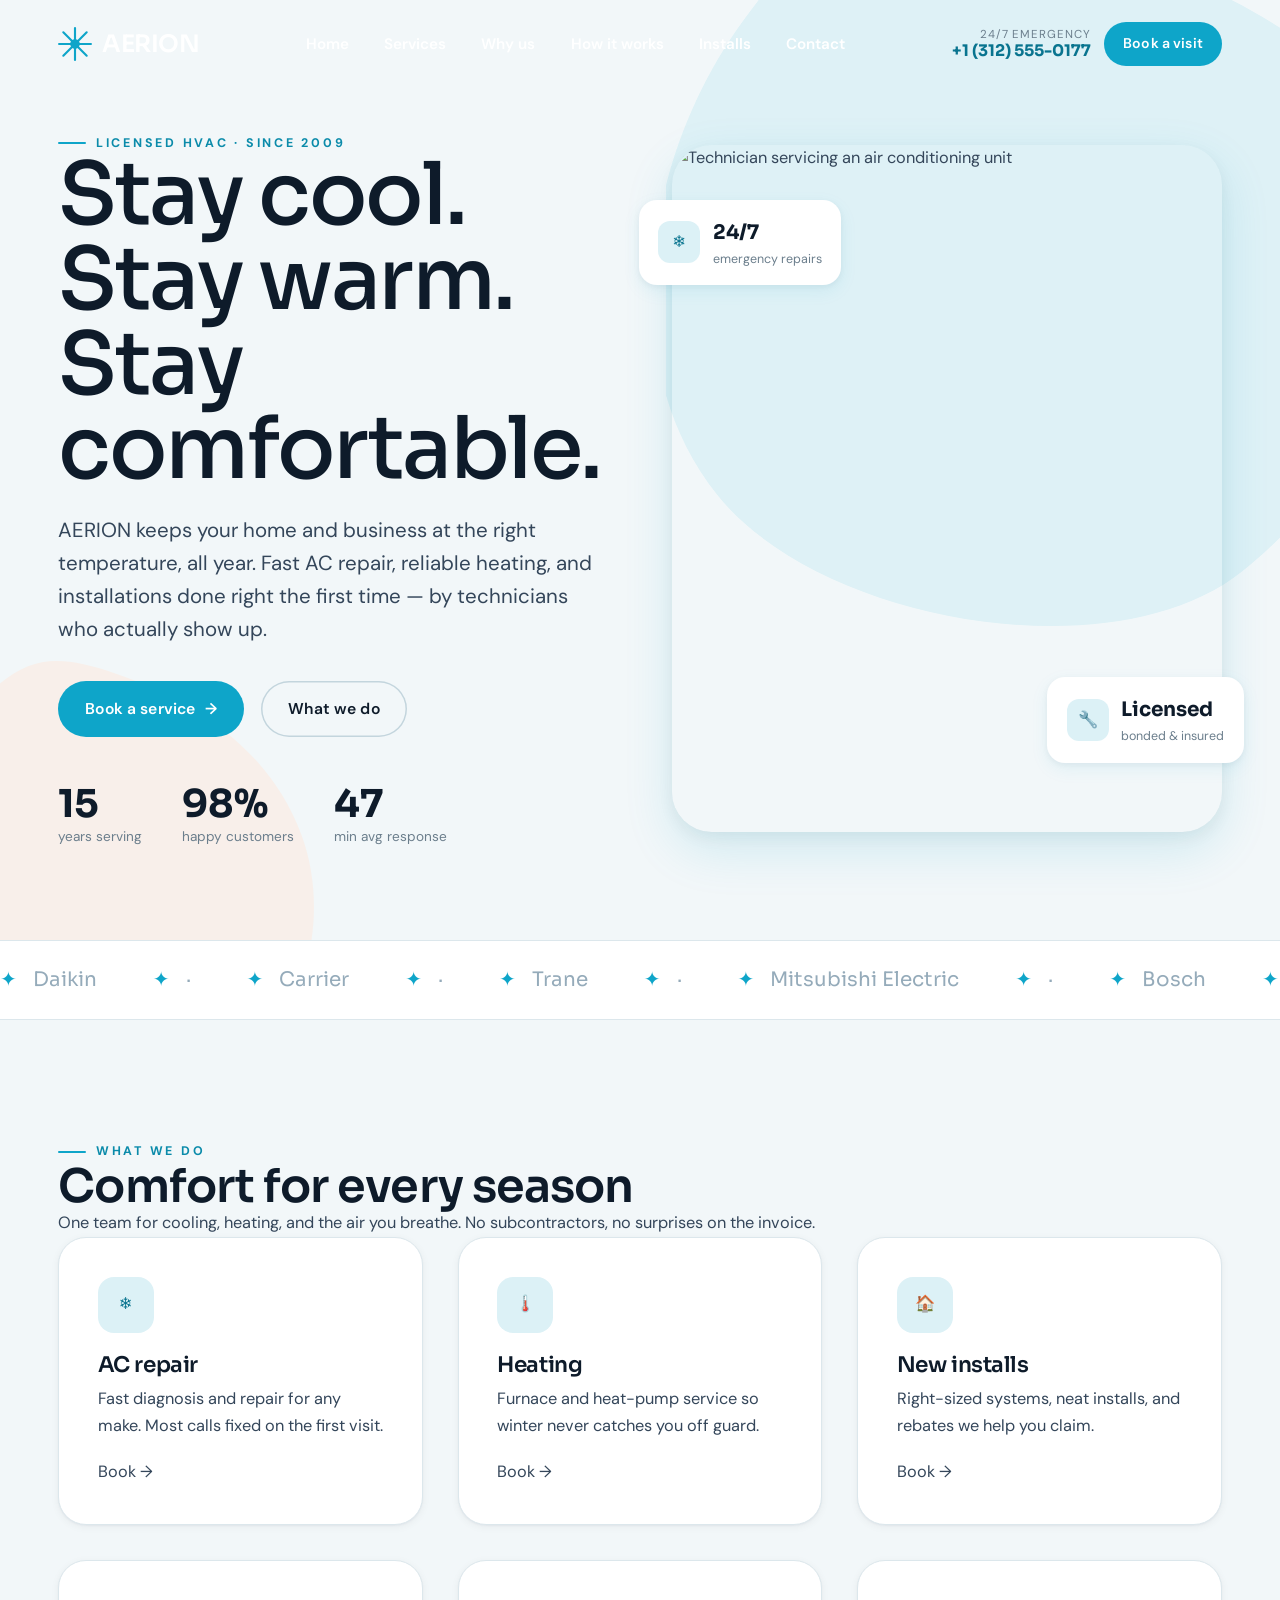
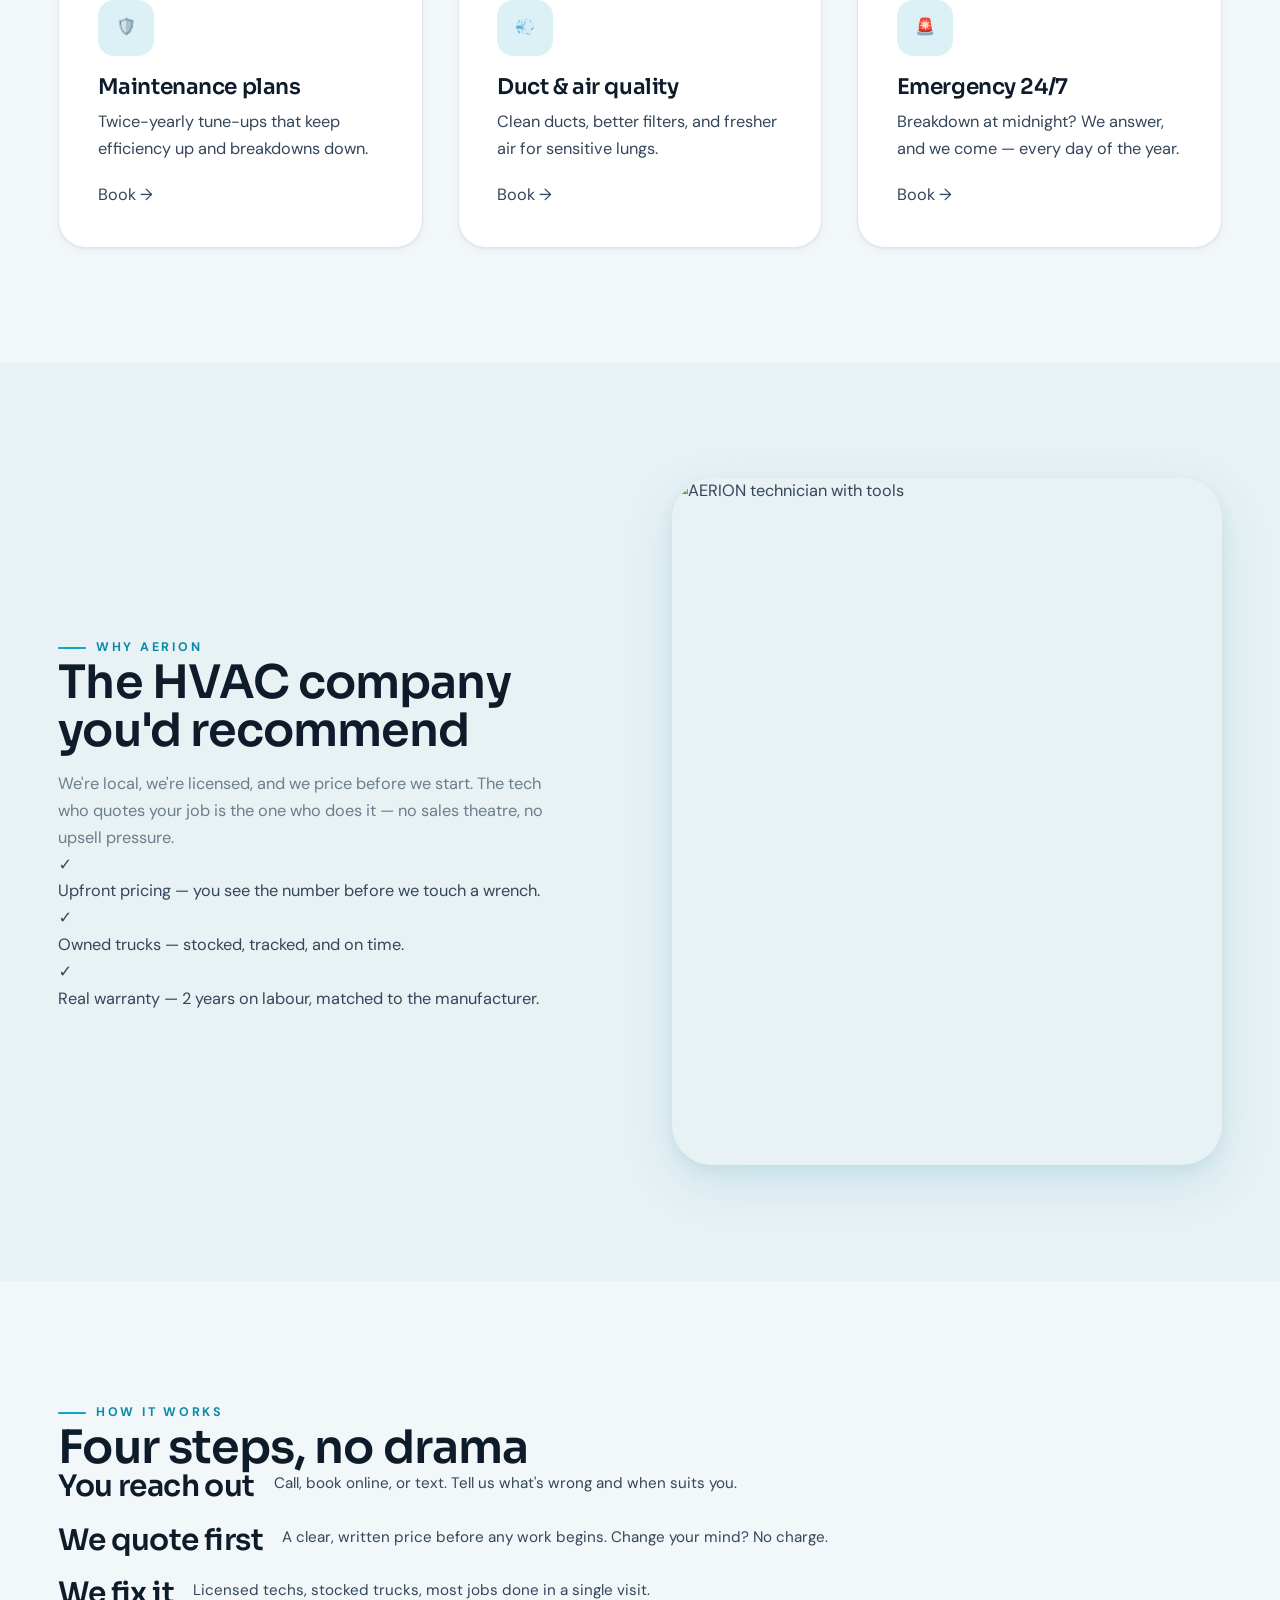
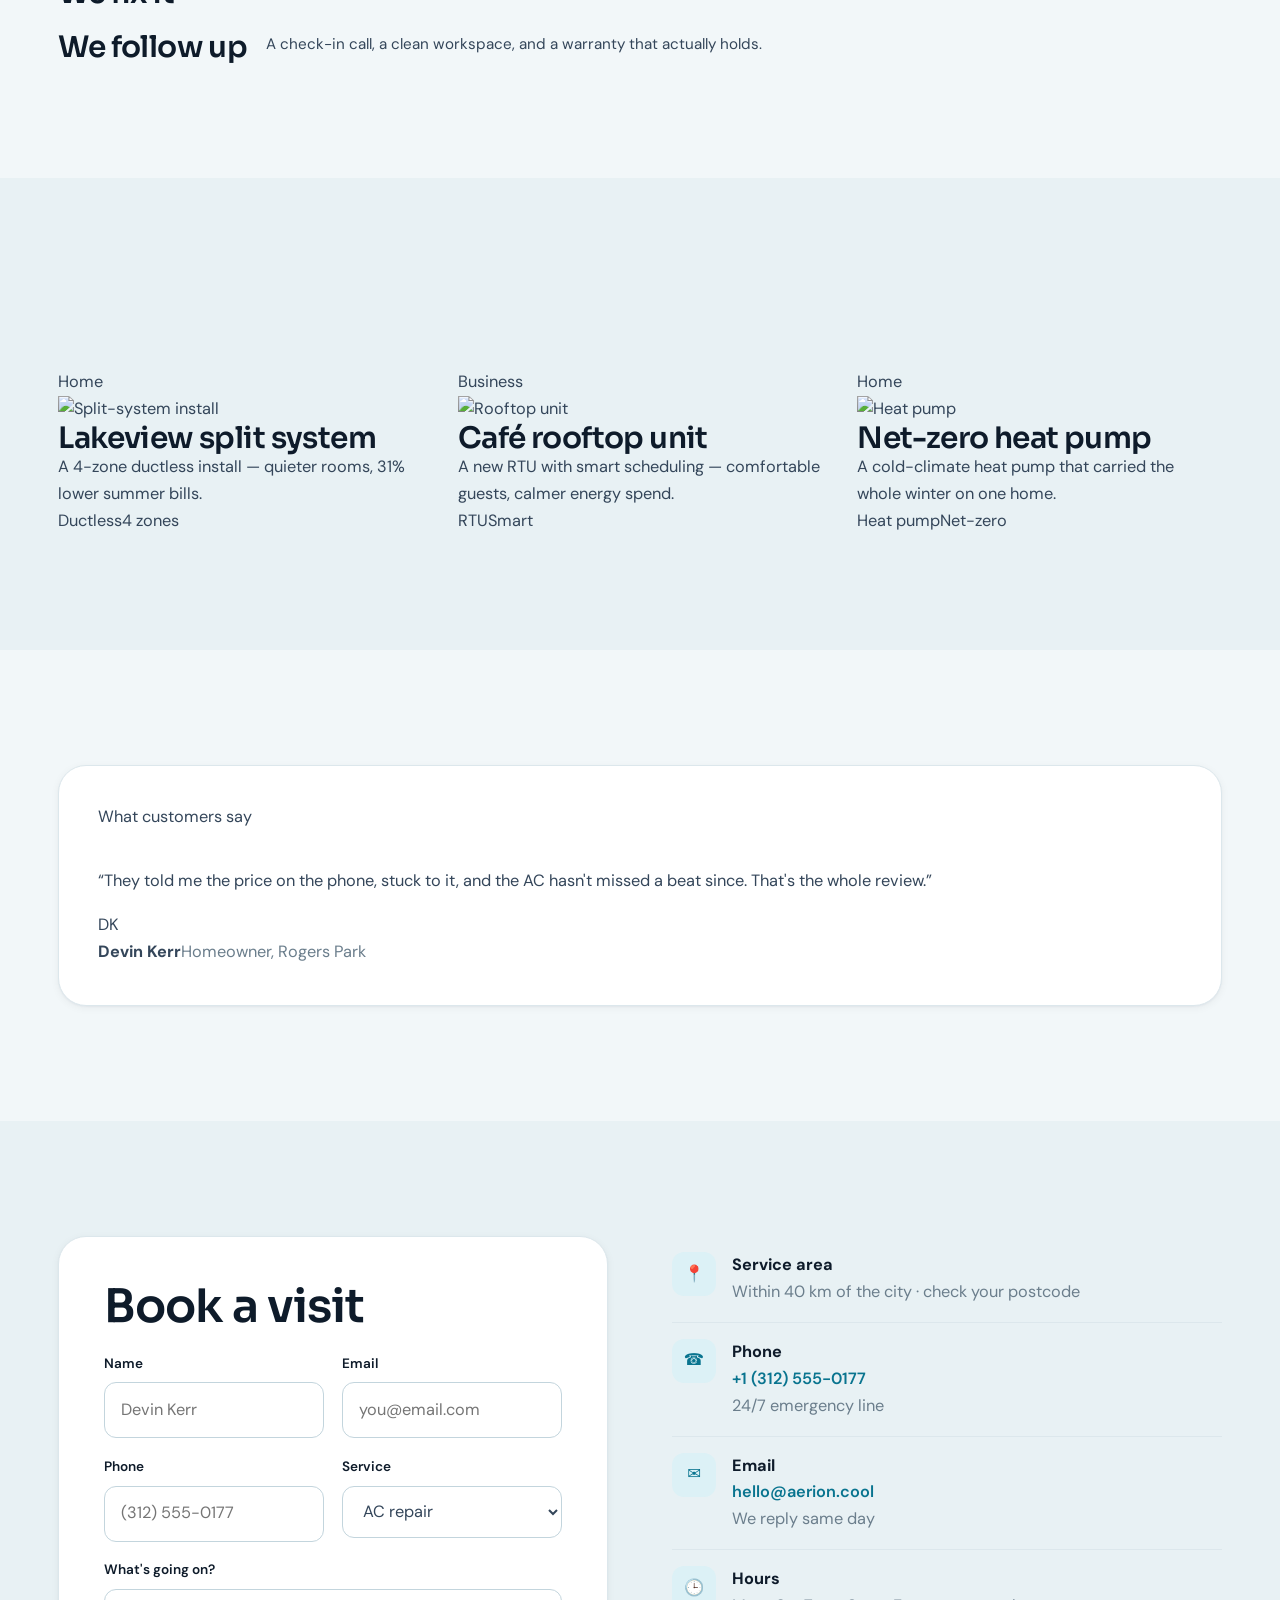
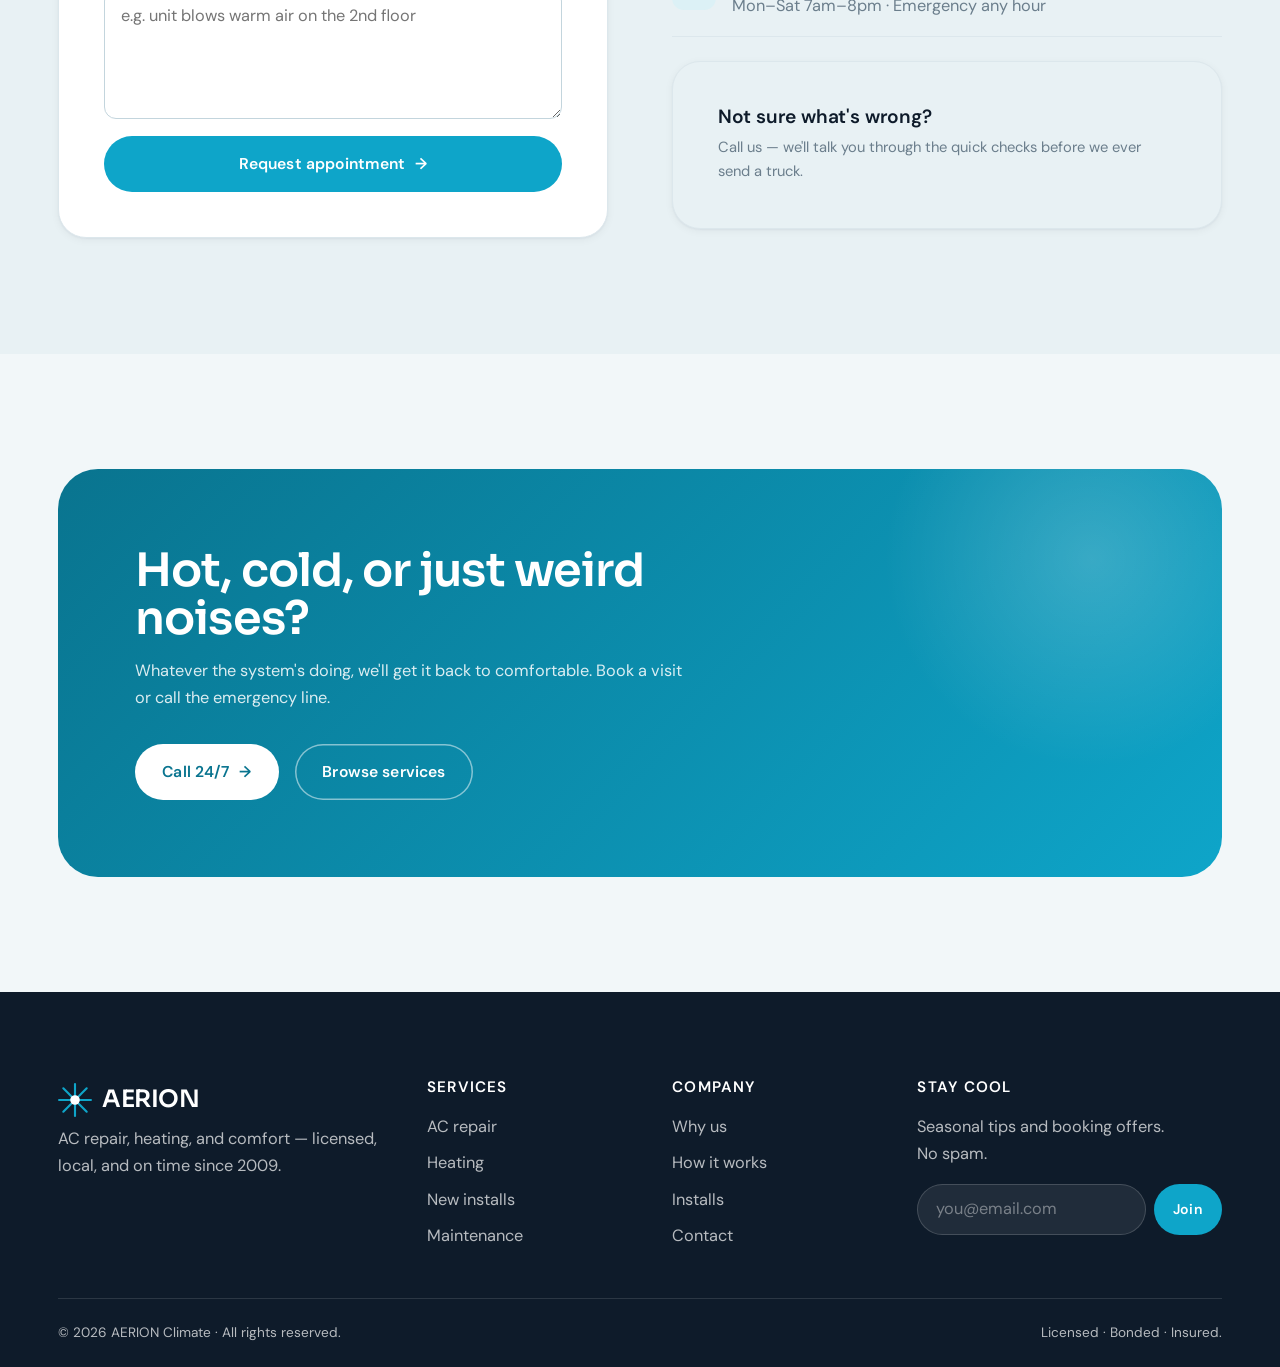
==== index.html @ bc8fbbe4 "Initial redesign: Ac Repair Version: v1.0.0 Folder: ac-repair-html-template" ====
<!DOCTYPE html>
<html lang="en">
<head>
  <meta charset="UTF-8" />
  <meta name="viewport" content="width=device-width, initial-scale=1.0" />
  <title>AERION — AC &amp; Climate Comfort</title>
  <meta name="description" content="AERION keeps homes and businesses comfortable year-round — AC repair, heating, installation, and maintenance by licensed technicians. 24/7 emergency service." />
  <link rel="preconnect" href="https://fonts.googleapis.com" />
  <link rel="preconnect" href="https://fonts.gstatic.com" crossorigin />
  <link href="https://fonts.googleapis.com/css2?family=Sora:wght@400;500;600;700&family=DM+Sans:wght@400;500;600;700&display=swap" rel="stylesheet" />
  <link rel="stylesheet" href="assets/css/base.css" />
</head>
<body>
  <header class="nav light">
    <div class="container inner">
      <a href="#home" class="brand">
        <svg class="mark" viewBox="0 0 32 32" aria-hidden="true">
          <path d="M16 1v30M1 16h30M5 5l22 22M27 5L5 27" stroke="#0EA5C9" stroke-width="2" stroke-linecap="round"/>
          <circle cx="16" cy="16" r="4.5" fill="#FF7A3C"/>
        </svg>
        AERION
      </a>
      <nav class="navlinks" id="menu">
        <a href="#home" class="navlink active">Home</a>
        <a href="#services" class="navlink">Services</a>
        <a href="#about" class="navlink">Why us</a>
        <a href="#process" class="navlink">How it works</a>
        <a href="#projects" class="navlink">Installs</a>
        <a href="#contact" class="navlink">Contact</a>
      </nav>
      <div class="nav-cta">
        <div class="nav-phone" style="text-align:right">
          <span class="muted" style="display:block;font-size:.72rem;letter-spacing:.08em">24/7 EMERGENCY</span>
          <a href="tel:+13125550177" style="font-family:var(--font-display);font-weight:700;color:var(--primary-700)">+1 (312) 555-0177</a>
        </div>
        <a href="#contact" class="btn sm">Book a visit</a>
        <button class="burger" aria-label="Menu" aria-expanded="false"><span></span><span></span><span></span></button>
      </div>
    </div>
  </header>

  <section class="hero" id="home">
    <svg class="blob b1" viewBox="0 0 600 600" aria-hidden="true"><path fill="#DCF1F6" d="M300 0c80 60 200 70 260 180s-10 260-110 340S120 560 40 460-20 200 60 90 220-60 300 0Z"/></svg>
    <svg class="blob b2" viewBox="0 0 600 600" aria-hidden="true"><path fill="#FFE9DC" d="M300 40c90 30 190 90 230 200s0 250-110 320S150 600 70 490 20 200 100 110 210 10 300 40Z"/></svg>
    <div class="container split inner">
      <div>
        <span class="kicker reveal">Licensed HVAC · since 2009</span>
        <h1 class="display reveal d1">Stay cool. Stay warm. Stay comfortable.</h1>
        <p class="lead reveal d2">AERION keeps your home and business at the right temperature, all year. Fast AC repair, reliable heating, and installations done right the first time — by technicians who actually show up.</p>
        <div class="actions reveal d3">
          <a href="#contact" class="btn">Book a service <span class="arrow">→</span></a>
          <a href="#services" class="btn ghost">What we do</a>
        </div>
        <div class="hero-stats reveal d4">
          <div class="stat"><b data-count="15">0</b><span>years serving</span></div>
          <div class="stat"><b data-count="98" data-suffix="%">0</b><span>happy customers</span></div>
          <div class="stat"><b data-count="47">0</b><span>min avg response</span></div>
        </div>
      </div>
      <div class="hero-media reveal d2">
        <div class="frame"><img src="https://picsum.photos/seed/aerion-hero/800/1000" alt="Technician servicing an air conditioning unit" loading="lazy"/></div>
        <div class="badge-float tl"><span class="ic">❄️</span><div><b>24/7</b><span class="muted" style="display:block;font-size:.78rem">emergency repairs</span></div></div>
        <div class="badge-float br"><span class="ic">🔧</span><div><b>Licensed</b><span class="muted" style="display:block;font-size:.78rem">bonded &amp; insured</span></div></div>
      </div>
    </div>
  </section>

  <div class="marquee">
    <div class="track">
      <span class="item">Daikin</span><span class="item">·</span><span class="item">Carrier</span><span class="item">·</span>
      <span class="item">Trane</span><span class="item">·</span><span class="item">Mitsubishi Electric</span><span class="item">·</span>
      <span class="item">Bosch</span><span class="item">·</span>
      <span class="item">Daikin</span><span class="item">·</span><span class="item">Carrier</span><span class="item">·</span>
      <span class="item">Trane</span><span class="item">·</span><span class="item">Mitsubishi Electric</span><span class="item">·</span>
      <span class="item">Bosch</span><span class="item">·</span>
    </div>
  </div>

  <section class="section" id="services">
    <div class="container">
      <div class="shead reveal">
        <span class="kicker">What we do</span>
        <h2>Comfort for every season</h2>
        <p>One team for cooling, heating, and the air you breathe. No subcontractors, no surprises on the invoice.</p>
      </div>
      <div class="grid cols-3">
        <article class="card reveal"><div class="ic">❄️</div><h3>AC repair</h3><p>Fast diagnosis and repair for any make. Most calls fixed on the first visit.</p><a href="#contact" class="more">Book <span class="arrow">→</span></a></article>
        <article class="card reveal d1"><div class="ic">🌡️</div><h3>Heating</h3><p>Furnace and heat-pump service so winter never catches you off guard.</p><a href="#contact" class="more">Book <span class="arrow">→</span></a></article>
        <article class="card reveal d2"><div class="ic">🏠</div><h3>New installs</h3><p>Right-sized systems, neat installs, and rebates we help you claim.</p><a href="#contact" class="more">Book <span class="arrow">→</span></a></article>
        <article class="card reveal"><div class="ic">🛡️</div><h3>Maintenance plans</h3><p>Twice-yearly tune-ups that keep efficiency up and breakdowns down.</p><a href="#contact" class="more">Book <span class="arrow">→</span></a></article>
        <article class="card reveal d1"><div class="ic">💨</div><h3>Duct &amp; air quality</h3><p>Clean ducts, better filters, and fresher air for sensitive lungs.</p><a href="#contact" class="more">Book <span class="arrow">→</span></a></article>
        <article class="card reveal d2"><div class="ic">🚨</div><h3>Emergency 24/7</h3><p>Breakdown at midnight? We answer, and we come — every day of the year.</p><a href="#contact" class="more">Book <span class="arrow">→</span></a></article>
      </div>
    </div>
  </section>

  <section class="section alt" id="about">
    <div class="container split">
      <div class="reveal">
        <span class="kicker">Why AERION</span>
        <h2>The HVAC company you'd recommend</h2>
        <p class="muted" style="margin-top:1rem">We're local, we're licensed, and we price before we start. The tech who quotes your job is the one who does it — no sales theatre, no upsell pressure.</p>
        <ul class="flist">
          <li><span class="tick">✓</span><div><span class="flabel">Upfront pricing</span> — you see the number before we touch a wrench.</div></li>
          <li><span class="tick">✓</span><div><span class="flabel">Owned trucks</span> — stocked, tracked, and on time.</div></li>
          <li><span class="tick">✓</span><div><span class="flabel">Real warranty</span> — 2 years on labour, matched to the manufacturer.</div></li>
        </ul>
      </div>
      <div class="reveal d1">
        <div class="hero-media"><div class="frame"><img src="https://picsum.photos/seed/aerion-team/800/980" alt="AERION technician with tools" loading="lazy"/></div></div>
      </div>
    </div>
  </section>

  <section class="section" id="process">
    <div class="container">
      <div class="shead reveal"><span class="kicker">How it works</span><h2>Four steps, no drama</h2></div>
      <div class="steps">
        <div class="step reveal"><h3>You reach out</h3><p>Call, book online, or text. Tell us what's wrong and when suits you.</p></div>
        <div class="step reveal d1"><h3>We quote first</h3><p>A clear, written price before any work begins. Change your mind? No charge.</p></div>
        <div class="step reveal d2"><h3>We fix it</h3><p>Licensed techs, stocked trucks, most jobs done in a single visit.</p></div>
        <div class="step reveal d3"><h3>We follow up</h3><p>A check-in call, a clean workspace, and a warranty that actually holds.</p></div>
      </div>
    </div>
  </section>

  <section class="section alt" id="projects">
    <div class="container">
      <div class="shead reveal"><span class="kicker">Recent installs</span><h2>Comfort, installed</h2></div>
      <div class="grid cols-3">
        <article class="project-card reveal"><div class="thumb"><span class="tag">Home</span><img src="https://picsum.photos/seed/aerion-p1/700/440" alt="Split-system install" loading="lazy"/></div><div class="body"><h3>Lakeview split system</h3><p>A 4-zone ductless install — quieter rooms, 31% lower summer bills.</p><div class="meta"><span>Ductless</span><span>4 zones</span></div></div></article>
        <article class="project-card reveal d1"><div class="thumb"><span class="tag">Business</span><img src="https://picsum.photos/seed/aerion-p2/700/440" alt="Rooftop unit" loading="lazy"/></div><div class="body"><h3>Café rooftop unit</h3><p>A new RTU with smart scheduling — comfortable guests, calmer energy spend.</p><div class="meta"><span>RTU</span><span>Smart</span></div></div></article>
        <article class="project-card reveal d2"><div class="thumb"><span class="tag">Home</span><img src="https://picsum.photos/seed/aerion-p3/700/440" alt="Heat pump" loading="lazy"/></div><div class="body"><h3>Net-zero heat pump</h3><p>A cold-climate heat pump that carried the whole winter on one home.</p><div class="meta"><span>Heat pump</span><span>Net-zero</span></div></div></article>
      </div>
    </div>
  </section>

  <section class="section">
    <div class="container">
      <div class="quote reveal">
        <span class="eyebrow">What customers say</span>
        <blockquote style="margin-top:1.2rem">“They told me the price on the phone, stuck to it, and the AC hasn't missed a beat since. That's the whole review.”</blockquote>
        <div class="by"><span class="av">DK</span><div><b>Devin Kerr</b><span class="muted">Homeowner, Rogers Park</span></div></div>
      </div>
    </div>
  </section>

  <section class="section alt" id="contact">
    <div class="container split" style="align-items:start">
      <div class="contact-card reveal">
        <h2 style="margin-bottom:1.4rem">Book a visit</h2>
        <form data-form novalidate>
          <div class="form-row" style="margin-bottom:1.1rem">
            <div class="field"><label for="n">Name</label><input id="n" name="name" required placeholder="Devin Kerr" /></div>
            <div class="field"><label for="e">Email</label><input id="e" name="email" type="email" required placeholder="you@email.com" /></div>
          </div>
          <div class="form-row" style="margin-bottom:1.1rem">
            <div class="field"><label for="p">Phone</label><input id="p" name="phone" required placeholder="(312) 555-0177" /></div>
            <div class="field"><label for="s">Service</label>
              <select id="s" name="service"><option>AC repair</option><option>Heating</option><option>New install</option><option>Maintenance</option><option>Emergency</option></select>
            </div>
          </div>
          <div class="field" style="margin-bottom:1.1rem"><label for="m">What's going on?</label><textarea id="m" name="message" placeholder="e.g. unit blows warm air on the 2nd floor"></textarea></div>
          <button class="btn block" type="submit">Request appointment <span class="arrow">→</span></button>
          <p class="form-ok note ok" hidden style="margin-top:.9rem">Thanks — we'll call to confirm within the hour during business hours.</p>
          <p class="form-err note err" hidden style="margin-top:.9rem"></p>
        </form>
      </div>
      <div class="reveal d1">
        <div class="info-item"><span class="ic">📍</span><div><b>Service area</b><span class="muted" style="display:block">Within 40 km of the city · check your postcode</span></div></div>
        <div class="info-item"><span class="ic">☎️</span><div><b>Phone</b><a href="tel:+13125550177" class="tlink">+1 (312) 555-0177</a><span class="muted" style="display:block">24/7 emergency line</span></div></div>
        <div class="info-item"><span class="ic">✉️</span><div><b>Email</b><a href="mailto:hello@aerion.cool" class="tlink">hello@aerion.cool</a><span class="muted" style="display:block">We reply same day</span></div></div>
        <div class="info-item"><span class="ic">🕒</span><div><b>Hours</b><span class="muted" style="display:block">Mon–Sat 7am–8pm · Emergency any hour</span></div></div>
        <div class="contact-card" style="margin-top:1.5rem;background:var(--bg-alt)">
          <h4 style="margin-bottom:.5rem">Not sure what's wrong?</h4>
          <p class="muted" style="font-size:.92rem">Call us — we'll talk you through the quick checks before we ever send a truck.</p>
        </div>
      </div>
    </div>
  </section>

  <section class="section">
    <div class="container"><div class="cta reveal">
      <h2>Hot, cold, or just weird noises?</h2>
      <p>Whatever the system's doing, we'll get it back to comfortable. Book a visit or call the emergency line.</p>
      <div class="actions"><a href="tel:+13125550177" class="btn light">Call 24/7 <span class="arrow">→</span></a><a href="#services" class="btn ghost" style="--fg-btn:#fff;box-shadow:inset 0 0 0 1.5px rgba(255,255,255,.5)">Browse services</a></div>
    </div></div>
  </section>

  <footer class="footer">
    <div class="container">
      <div class="top">
        <div><a href="#home" class="brand"><svg class="mark" viewBox="0 0 32 32" aria-hidden="true"><path d="M16 1v30M1 16h30M5 5l22 22M27 5L5 27" stroke="#0EA5C9" stroke-width="2" stroke-linecap="round"/><circle cx="16" cy="16" r="4.5" fill="#FF7A3C"/></svg>AERION</a><p>AC repair, heating, and comfort — licensed, local, and on time since 2009.</p></div>
        <div><h4>Services</h4><ul><li><a href="#services">AC repair</a></li><li><a href="#services">Heating</a></li><li><a href="#services">New installs</a></li><li><a href="#services">Maintenance</a></li></ul></div>
        <div><h4>Company</h4><ul><li><a href="#about">Why us</a></li><li><a href="#process">How it works</a></li><li><a href="#projects">Installs</a></li><li><a href="#contact">Contact</a></li></ul></div>
        <div><h4>Stay cool</h4><p>Seasonal tips and booking offers. No spam.</p><form class="news" onsubmit="return false"><input type="email" placeholder="you@email.com" aria-label="Email" required /><button class="btn sm" type="submit">Join</button></form></div>
      </div>
      <div class="bottom"><span>© <span data-year>2026</span> AERION Climate · All rights reserved.</span><span>Licensed · Bonded · Insured.</span></div>
    </div>
  </footer>
  <script src="assets/js/main.js"></script>
</body>
</html>
---- assets/css/base.css ----
/* =============================================================
   AERION — AC & Climate Comfort (Redesign of AirCon)
   Design System / Base Stylesheet
   Pure CSS · no frameworks · tokens drive everything
   ============================================================= */

/* ---------- Design Tokens ---------- */
:root {
  /* Brand palette */
  --bg:            #F2F7F9;   /* cool off-white */
  --bg-alt:        #E8F1F4;   /* soft cool wash */
  --surface:       #FFFFFF;
  --ink:           #0E1B2A;   /* deep navy */
  --ink-soft:      #34465A;
  --muted:         #6B7E8C;
  --line:          #DCE7EC;
  --line-strong:   #C3D5DD;

  --primary:       #0EA5C9;   /* glacier — cooling */
  --primary-600:   #0B8BAA;   /* hover */
  --primary-700:   #09748F;
  --primary-tint:  #DCF1F6;
  --accent:        #FF7A3C;   /* warm — heating */
  --accent-soft:   #FFE9DC;

  /* Neutral ramp (cool slate) */
  --n-50:  #F6F9FB;
  --n-100: #EAF1F5;
  --n-200: #D7E4EA;
  --n-300: #B6CAD4;
  --n-400: #95ABBA;
  --n-500: #6B7E8C;
  --n-600: #516375;
  --n-700: #34465A;
  --n-800: #20303F;
  --n-900: #0E1B2A;

  /* Typography */
  --font-display: "Sora", "Segoe UI", system-ui, sans-serif;
  --font-body:    "DM Sans", system-ui, -apple-system, sans-serif;

  /* Type scale */
  --fs-display: clamp(2.9rem, 7vw, 5.4rem);
  --fs-h1:      clamp(2.3rem, 5vw, 3.6rem);
  --fs-h2:      clamp(1.9rem, 3.6vw, 2.9rem);
  --fs-h3:      clamp(1.4rem, 2.4vw, 1.85rem);
  --fs-h4:      1.2rem;
  --fs-lead:    clamp(1.05rem, 1.6vw, 1.3rem);
  --fs-body:    1.02rem;
  --fs-small:   0.9rem;
  --fs-cap:     0.78rem;

  /* Radius */
  --r-xs: 8px;
  --r-sm: 12px;
  --r:    18px;
  --r-lg: 28px;
  --r-xl: 40px;
  --r-pill: 999px;

  /* Shadow (tinted to hue, never pure black) */
  --sh-1: 0 1px 2px rgba(14,27,42,.04), 0 2px 8px rgba(14,27,42,.05);
  --sh-2: 0 6px 18px rgba(14,165,201,.08), 0 2px 6px rgba(14,27,42,.05);
  --sh-3: 0 18px 50px rgba(14,165,201,.14), 0 6px 16px rgba(14,27,42,.06);
  --sh-glow: 0 0 0 1px var(--primary-tint), 0 14px 40px rgba(14,165,201,.18);

  /* Layout */
  --container: 1240px;
  --container-narrow: 920px;
  --section-y: clamp(4.5rem, 9vw, 8.5rem);
  --gutter: clamp(1.2rem, 4vw, 2.4rem);

  /* Motion */
  --ease: cubic-bezier(.22,.61,.36,1);
  --ease-out: cubic-bezier(.16,1,.3,1);
  --t-fast: .22s;
  --t: .4s;
  --t-slow: .8s;
}

/* ---------- Reset ---------- */
*, *::before, *::after { box-sizing: border-box; }
* { margin: 0; padding: 0; }
html { scroll-behavior: smooth; -webkit-text-size-adjust: 100%; }
body {
  font-family: var(--font-body);
  font-size: var(--fs-body);
  line-height: 1.65;
  color: var(--ink-soft);
  background: var(--bg);
  -webkit-font-smoothing: antialiased;
  text-rendering: optimizeLegibility;
  overflow-x: hidden;
}
img, svg, video { display: block; max-width: 100%; }
a { color: inherit; text-decoration: none; }
button, input, textarea, select { font: inherit; color: inherit; }
ul { list-style: none; }
:focus-visible { outline: 2px solid var(--primary); outline-offset: 3px; border-radius: 4px; }

/* ---------- Typography ---------- */
h1,h2,h3,h4 { font-family: var(--font-display); color: var(--ink); font-weight: 600; line-height: 1.05; letter-spacing: -0.02em; }
.display { font-size: var(--fs-display); line-height: .98; font-weight: 500; letter-spacing: -0.03em; }
h1 { font-size: var(--fs-h1); }
h2 { font-size: var(--fs-h2); }
h3 { font-size: var(--fs-h3); }
h4 { font-size: var(--fs-h4); font-family: var(--font-body); font-weight: 600; letter-spacing: -0.01em; }
p { text-wrap: pretty; }
.lead { font-size: var(--fs-lead); color: var(--ink-soft); line-height: 1.6; }
.muted { color: var(--muted); }

/* Eyebrow / kicker */
.kicker {
  display: inline-flex; align-items: center; gap: .6rem;
  font-size: var(--fs-cap); font-weight: 700; letter-spacing: .22em;
  text-transform: uppercase; color: var(--primary-600);
}
.kicker::before { content: ""; width: 28px; height: 2px; background: var(--primary); border-radius: 2px; }
.kicker.center::after { content: ""; width: 28px; height: 2px; background: var(--primary); border-radius: 2px; }

/* ---------- Layout ---------- */
.container { width: 100%; max-width: var(--container); margin-inline: auto; padding-inline: var(--gutter); }
.container.narrow { max-width: var(--container-narrow); }
.section { padding-block: var(--section-y); position: relative; }
.section.alt { background: var(--bg-alt); }
.section.tint { background: var(--primary-tint); }
.stack > * + * { margin-top: 1.1rem; }
.grid { display: grid; gap: clamp(1.2rem, 3vw, 2.2rem); }
.cols-2 { grid-template-columns: repeat(2, 1fr); }
.cols-3 { grid-template-columns: repeat(3, 1fr); }
.cols-4 { grid-template-columns: repeat(4, 1fr); }
.split { display: grid; grid-template-columns: 1fr 1fr; gap: clamp(2rem, 5vw, 5rem); align-items: center; }
.split.wide { grid-template-columns: 1.1fr .9fr; }
.center { text-align: center; }
.mx-auto { margin-inline: auto; }
.measure { max-width: 60ch; }

/* ---------- Buttons ---------- */
.btn {
  --bg-btn: var(--primary); --fg-btn: #fff;
  display: inline-flex; align-items: center; gap: .6rem;
  padding: .95rem 1.7rem; border: 0; cursor: pointer;
  font-weight: 600; font-size: .98rem; letter-spacing: .01em;
  background: var(--bg-btn); color: var(--fg-btn);
  border-radius: var(--r-pill);
  transition: transform var(--t-fast) var(--ease), box-shadow var(--t-fast) var(--ease), background var(--t-fast) var(--ease);
  will-change: transform;
}
.btn:hover { transform: translateY(-2px); box-shadow: var(--sh-3); background: var(--primary-600); }
.btn:active { transform: translateY(0) scale(.98); }
.btn .arrow { transition: transform var(--t-fast) var(--ease); }
.btn:hover .arrow { transform: translateX(4px); }
.btn.ghost { --bg-btn: transparent; --fg-btn: var(--ink); box-shadow: inset 0 0 0 1.5px var(--line-strong); }
.btn.ghost:hover { --fg-btn: var(--primary-700); box-shadow: inset 0 0 0 1.5px var(--primary); background: var(--primary-tint); }
.btn.light { --bg-btn: #fff; --fg-btn: var(--primary-700); }
.btn.light:hover { background: #fff; box-shadow: var(--sh-3); }
.btn.accent { --bg-btn: var(--accent); }
.btn.accent:hover { background: #c8912f; }
.btn.sm { padding: .65rem 1.2rem; font-size: .88rem; }
.btn.lg { padding: 1.1rem 2.1rem; font-size: 1.05rem; }
.btn.block { width: 100%; justify-content: center; }

/* Text link with animated underline */
.tlink { display: inline-flex; align-items: center; gap: .4rem; font-weight: 600; color: var(--primary-700); position: relative; }
.tlink::after { content:""; position: absolute; left: 0; bottom: -2px; height: 1.5px; width: 100%; background: currentColor; transform: scaleX(0); transform-origin: left; transition: transform var(--t) var(--ease); }
.tlink:hover::after { transform: scaleX(1); }

/* ---------- Navbar ---------- */
.nav {
  position: fixed; inset: 0 0 auto 0; z-index: 100;
  transition: background var(--t) var(--ease), box-shadow var(--t) var(--ease), padding var(--t) var(--ease);
  padding-block: 1.4rem;
}
.nav.scrolled { background: rgba(255,255,255,.86); backdrop-filter: blur(14px) saturate(140%); box-shadow: var(--sh-1); padding-block: .85rem; }
.nav .inner { display: flex; align-items: center; justify-content: space-between; gap: 1.5rem; }
.brand { display: inline-flex; align-items: center; gap: .6rem; font-family: var(--font-display); font-weight: 600; font-size: 1.5rem; color: var(--ink); letter-spacing: -.02em; }
.brand .mark { width: 34px; height: 34px; flex: none; }
.brand .mark path, .brand .mark circle { fill: var(--primary); }
.nav.light:not(.scrolled) .brand, .nav.light:not(.scrolled) .navlink { color: #fff; }
.navlinks { display: flex; align-items: center; gap: .3rem; }
.navlink { padding: .55rem .95rem; font-weight: 600; font-size: .95rem; color: var(--ink); border-radius: var(--r-pill); transition: color var(--t-fast), background var(--t-fast); position: relative; }
.navlink:hover { color: var(--primary-700); background: var(--primary-tint); }
.navlink.active { color: var(--primary-700); }
.nav-cta { display: flex; align-items: center; gap: .8rem; }
.nav-phone { text-align: right; line-height: 1.15; }
.nav-phone span { display: block; font-size: .72rem; letter-spacing: .12em; text-transform: uppercase; color: var(--muted); }
.nav-phone a { font-weight: 700; color: var(--ink); font-size: 1rem; }
.nav.light:not(.scrolled) .nav-phone a { color: #fff; }
.burger { display: none; width: 44px; height: 44px; border: 0; background: var(--primary-tint); border-radius: 12px; cursor: pointer; position: relative; }
.burger span { position: absolute; left: 12px; right: 12px; height: 2px; background: var(--ink); transition: transform .3s var(--ease), opacity .2s; }
.burger span:nth-child(1){ top: 16px; } .burger span:nth-child(2){ top: 22px; } .burger span:nth-child(3){ top: 28px; }
.burger.open span:nth-child(1){ transform: translateY(6px) rotate(45deg); }
.burger.open span:nth-child(2){ opacity: 0; }
.burger.open span:nth-child(3){ transform: translateY(-6px) rotate(-45deg); }

/* ---------- Hero ---------- */
.hero { position: relative; padding-top: clamp(7rem, 14vh, 11rem); padding-bottom: clamp(3rem, 7vw, 6rem); overflow: hidden; }
.hero .blob { position: absolute; z-index: 0; pointer-events: none; }
.hero .blob.b1 { top: -10%; right: -12%; width: 60vw; max-width: 820px; opacity: .9; }
.hero .blob.b2 { bottom: -20%; left: -10%; width: 38vw; max-width: 520px; opacity: .5; }
.hero .inner { position: relative; z-index: 2; }
.hero h1 { max-width: 16ch; }
.hero .lead { max-width: 46ch; margin-top: 1.4rem; }
.hero .actions { display: flex; flex-wrap: wrap; gap: 1rem; margin-top: 2.2rem; }
.hero-media { position: relative; }
.hero-media .frame { border-radius: var(--r-xl); overflow: hidden; box-shadow: var(--sh-3); aspect-ratio: 4/5; }
.hero-media .frame img { width: 100%; height: 100%; object-fit: cover; }
.hero-media .badge-float {
  position: absolute; background: var(--surface); border-radius: var(--r); padding: 1rem 1.2rem;
  box-shadow: var(--sh-2); display: flex; align-items: center; gap: .8rem;
}
.hero-media .badge-float.tl { top: 8%; left: -6%; animation: float 6s var(--ease) infinite; }
.hero-media .badge-float.br { bottom: 10%; right: -4%; animation: float 7s var(--ease) infinite reverse; }
.hero-media .badge-float .ic { width: 42px; height: 42px; border-radius: 12px; background: var(--primary-tint); color: var(--primary-700); display: grid; place-items: center; flex: none; }
.hero-media .badge-float b { font-family: var(--font-display); font-size: 1.25rem; color: var(--ink); }
.hero-stats { display: flex; gap: 2.5rem; margin-top: 3rem; flex-wrap: wrap; }
.hero-stats .stat b { font-family: var(--font-display); font-size: clamp(1.8rem, 3vw, 2.6rem); color: var(--ink); display: block; line-height: 1; }
.hero-stats .stat span { font-size: .85rem; color: var(--muted); }

/* Floating droplets */
.droplet { position: absolute; border-radius: 50%; background: radial-gradient(circle at 30% 30%, #fff, var(--primary)); opacity: .25; animation: rise 9s linear infinite; }
@keyframes rise { 0% { transform: translateY(0) scale(.8); opacity: 0; } 10% { opacity: .3; } 90% { opacity: .15; } 100% { transform: translateY(-160px) scale(1.1); opacity: 0; } }
@keyframes float { 0%,100% { transform: translateY(0); } 50% { transform: translateY(-10px); } }

/* ---------- Trust / marquee ---------- */
.marquee { border-block: 1px solid var(--line); background: var(--surface); overflow: hidden; padding-block: 1.4rem; }
.marquee .track { display: flex; gap: 3.5rem; width: max-content; animation: scroll-x 32s linear infinite; }
.marquee .track span { font-family: var(--font-display); font-size: 1.25rem; color: var(--n-400); white-space: nowrap; display: inline-flex; align-items: center; gap: 1rem; }
.marquee .track span::before { content: "✦"; color: var(--primary); }
@keyframes scroll-x { to { transform: translateX(-50%); } }

/* ---------- Section heading ---------- */
.head { max-width: 60ch; }
.head.center { margin-inline: auto; }
.head h2 { margin-top: .8rem; }
.head p { margin-top: 1rem; }

/* ---------- Cards ---------- */
.card {
  background: var(--surface); border: 1px solid var(--line); border-radius: var(--r-lg);
  padding: clamp(1.6rem, 3vw, 2.4rem); box-shadow: var(--sh-1);
  transition: transform var(--t) var(--ease), box-shadow var(--t) var(--ease), border-color var(--t) var(--ease);
  height: 100%; display: flex; flex-direction: column;
}
.card:hover { transform: translateY(-6px); box-shadow: var(--sh-3); border-color: var(--primary-tint); }
.card .ic {
  width: 56px; height: 56px; border-radius: 16px; display: grid; place-items: center;
  background: var(--primary-tint); color: var(--primary-700); margin-bottom: 1.3rem;
  transition: transform var(--t) var(--ease), background var(--t) var(--ease);
}
.card:hover .ic { transform: rotate(-6deg) scale(1.05); background: var(--primary); color: #fff; }
.card h3 { font-size: 1.35rem; margin-bottom: .6rem; }
.card p { color: var(--ink-soft); }
.card .more { margin-top: auto; padding-top: 1.2rem; }

/* Feature row (zig-zag) */
.feature { display: grid; grid-template-columns: 1fr 1fr; gap: clamp(2rem,5vw,4.5rem); align-items: center; }
.feature + .feature { margin-top: clamp(3rem, 7vw, 6rem); }
.feature.flip .media { order: 2; }
.feature .media .frame { border-radius: var(--r-xl); overflow: hidden; box-shadow: var(--sh-2); aspect-ratio: 5/4; }
.feature .media .frame img { width: 100%; height: 100%; object-fit: cover; transition: transform 1.2s var(--ease-out); }
.feature:hover .media .frame img { transform: scale(1.05); }
.feature h3 { margin: 1rem 0 .8rem; }
.checklist { margin-top: 1.2rem; display: grid; gap: .7rem; }
.checklist li { display: flex; gap: .7rem; align-items: flex-start; color: var(--ink-soft); }
.checklist li svg { flex: none; margin-top: 3px; color: var(--primary); }

/* ---------- Stats band ---------- */
.stats-band { background: var(--ink); color: #fff; border-radius: var(--r-xl); padding: clamp(2.5rem, 5vw, 4rem); }
.stats-band .grid { align-items: center; }
.stats-band .stat b { font-family: var(--font-display); font-size: clamp(2.2rem, 4vw, 3.4rem); color: #fff; display: block; line-height: 1; }
.stats-band .stat span { color: rgba(255,255,255,.7); font-size: .9rem; }
.stats-band .stat { text-align: center; position: relative; }
.stats-band .stat + .stat::before { content:""; position: absolute; left: 0; top: 10%; height: 80%; width: 1px; background: rgba(255,255,255,.15); }

/* ---------- Product / plan cards ---------- */
.product { background: var(--surface); border: 1px solid var(--line); border-radius: var(--r-lg); overflow: hidden; transition: transform var(--t) var(--ease), box-shadow var(--t) var(--ease); display: flex; flex-direction: column; }
.product:hover { transform: translateY(-6px); box-shadow: var(--sh-3); }
.product .thumb { aspect-ratio: 4/3; overflow: hidden; background: var(--bg-alt); }
.product .thumb img { width: 100%; height: 100%; object-fit: cover; transition: transform 1s var(--ease-out); }
.product:hover .thumb img { transform: scale(1.06); }
.product .body { padding: 1.5rem 1.6rem 1.8rem; display: flex; flex-direction: column; gap: .5rem; flex: 1; }
.product .tag { align-self: flex-start; font-size: .72rem; font-weight: 700; letter-spacing: .12em; text-transform: uppercase; color: var(--primary-700); background: var(--primary-tint); padding: .3rem .7rem; border-radius: var(--r-pill); }
.product h3 { font-size: 1.3rem; }
.product .price { font-family: var(--font-display); font-size: 1.7rem; color: var(--ink); }
.product .price small { font-family: var(--font-body); font-size: .85rem; color: var(--muted); font-weight: 500; }
.product .foot { margin-top: auto; padding-top: 1rem; }

/* ---------- Testimonial ---------- */
.quote { background: var(--surface); border: 1px solid var(--line); border-radius: var(--r-lg); padding: clamp(1.8rem, 3vw, 2.6rem); box-shadow: var(--sh-1); display: flex; flex-direction: column; gap: 1.1rem; height: 100%; }
.quote .stars { color: var(--accent); letter-spacing: .15em; }
.quote p { font-family: var(--font-display); font-size: 1.2rem; line-height: 1.45; color: var(--ink); font-style: italic; }
.quote .who { display: flex; align-items: center; gap: .9rem; margin-top: auto; }
.quote .ava { width: 48px; height: 48px; border-radius: 50%; background: var(--primary-tint); display: grid; place-items: center; font-family: var(--font-display); font-weight: 600; color: var(--primary-700); }
.quote .who b { color: var(--ink); display: block; }
.quote .who span { font-size: .82rem; color: var(--muted); }

/* ---------- CTA ---------- */
.cta { position: relative; overflow: hidden; border-radius: var(--r-xl); background: linear-gradient(135deg, var(--primary-700), var(--primary)); color: #fff; padding: clamp(2.5rem, 6vw, 5rem); }
.cta::after { content:""; position: absolute; width: 420px; height: 420px; border-radius: 50%; background: radial-gradient(circle, rgba(255,255,255,.18), transparent 70%); top: -120px; right: -80px; }
.cta h2 { color: #fff; max-width: 18ch; position: relative; }
.cta p { color: rgba(255,255,255,.85); max-width: 50ch; margin-top: 1rem; position: relative; }
.cta .actions { margin-top: 2rem; position: relative; display: flex; gap: 1rem; flex-wrap: wrap; }

/* ---------- Footer ---------- */
.footer { background: var(--ink); color: rgba(255,255,255,.7); padding-top: clamp(3.5rem, 7vw, 5.5rem); }
.footer .top { display: grid; grid-template-columns: 1.6fr 1fr 1fr 1.2fr; gap: 2.5rem; padding-bottom: 3rem; }
.footer .brand { color: #fff; }
.footer .brand .mark path, .footer .brand .mark circle { fill: #fff; }
.footer h4 { color: #fff; font-family: var(--font-body); font-size: .95rem; letter-spacing: .08em; text-transform: uppercase; margin-bottom: 1.1rem; }
.footer a { color: rgba(255,255,255,.7); transition: color var(--t-fast); }
.footer a:hover { color: #fff; }
.footer ul li + li { margin-top: .6rem; }
.footer .news { display: flex; gap: .5rem; margin-top: 1rem; }
.footer .news input { flex: 1; background: rgba(255,255,255,.08); border: 1px solid rgba(255,255,255,.16); border-radius: var(--r-pill); padding: .7rem 1.1rem; color: #fff; }
.footer .news input::placeholder { color: rgba(255,255,255,.4); }
.footer .bottom { border-top: 1px solid rgba(255,255,255,.12); padding-block: 1.4rem; display: flex; justify-content: space-between; gap: 1rem; flex-wrap: wrap; font-size: .85rem; }
.footer .socials { display: flex; gap: .6rem; }
.footer .socials a { width: 38px; height: 38px; border-radius: 50%; background: rgba(255,255,255,.08); display: grid; place-items: center; transition: background var(--t-fast), transform var(--t-fast); }
.footer .socials a:hover { background: var(--primary); transform: translateY(-3px); }

/* ---------- Breadcrumb / page hero ---------- */
.page-hero { padding-top: clamp(8rem, 14vh, 11rem); padding-bottom: clamp(2.5rem, 5vw, 4rem); background: radial-gradient(120% 120% at 80% -10%, var(--primary-tint), transparent 60%), var(--bg); }
.breadcrumb { display: flex; gap: .5rem; align-items: center; font-size: .85rem; color: var(--muted); margin-bottom: 1rem; }
.breadcrumb a:hover { color: var(--primary-700); }
.breadcrumb .sep { opacity: .5; }

/* ---------- Forms ---------- */
.field { display: flex; flex-direction: column; gap: .45rem; }
.field label { font-size: .85rem; font-weight: 600; color: var(--ink); }
.field input, .field textarea, .field select {
  background: var(--surface); border: 1px solid var(--line-strong); border-radius: var(--r-sm);
  padding: .85rem 1rem; transition: border-color var(--t-fast), box-shadow var(--t-fast); width: 100%;
}
.field input:focus, .field textarea:focus, .field select:focus { border-color: var(--primary); box-shadow: 0 0 0 4px var(--primary-tint); outline: none; }
.field textarea { resize: vertical; min-height: 130px; }
.form-row { display: grid; grid-template-columns: 1fr 1fr; gap: 1.1rem; }
.contact-card { background: var(--surface); border: 1px solid var(--line); border-radius: var(--r-lg); padding: clamp(1.8rem, 3.5vw, 2.8rem); box-shadow: var(--sh-1); }
.info-item { display: flex; gap: 1rem; align-items: flex-start; padding-block: 1rem; border-bottom: 1px solid var(--line); }
.info-item:last-child { border-bottom: 0; }
.info-item .ic { width: 44px; height: 44px; border-radius: 12px; background: var(--primary-tint); color: var(--primary-700); display: grid; place-items: center; flex: none; }
.info-item b { color: var(--ink); display: block; }
.note { font-size: .82rem; color: var(--muted); }

/* Blog */
.blog-card { background: var(--surface); border: 1px solid var(--line); border-radius: var(--r-lg); overflow: hidden; transition: transform var(--t) var(--ease), box-shadow var(--t) var(--ease); display: flex; flex-direction: column; height: 100%; }
.blog-card:hover { transform: translateY(-6px); box-shadow: var(--sh-3); }
.blog-card .thumb { aspect-ratio: 16/10; overflow: hidden; }
.blog-card .thumb img { width: 100%; height: 100%; object-fit: cover; transition: transform 1s var(--ease-out); }
.blog-card:hover .thumb img { transform: scale(1.06); }
.blog-card .body { padding: 1.5rem 1.6rem 1.7rem; display: flex; flex-direction: column; gap: .6rem; flex: 1; }
.blog-card .meta { font-size: .78rem; color: var(--muted); display: flex; gap: .8rem; }
.blog-card h3 { font-size: 1.3rem; }
.blog-card .more { margin-top: auto; }
.tag-row { display: flex; flex-wrap: wrap; gap: .5rem; }
.chip { font-size: .76rem; font-weight: 600; color: var(--primary-700); background: var(--primary-tint); padding: .35rem .8rem; border-radius: var(--r-pill); }

/* Steps */
.steps { counter-reset: step; display: grid; gap: 1.4rem; }
.step { display: flex; gap: 1.2rem; align-items: flex-start; }
.step .num { counter-increment: step; flex: none; width: 52px; height: 52px; border-radius: 16px; background: var(--ink); color: #fff; display: grid; place-items: center; font-family: var(--font-display); font-size: 1.3rem; }
.step .num::before { content: counter(step, decimal-leading-zero); }
.step h4 { margin-bottom: .25rem; }
.step p { color: var(--ink-soft); font-size: .95rem; }

/* FAQ */
.faq { border-bottom: 1px solid var(--line); }
.faq summary { list-style: none; cursor: pointer; padding: 1.3rem 0; display: flex; justify-content: space-between; gap: 1rem; align-items: center; font-family: var(--font-display); font-size: 1.15rem; color: var(--ink); }
.faq summary::-webkit-details-marker { display: none; }
.faq summary .plus { flex: none; width: 30px; height: 30px; border-radius: 50%; background: var(--primary-tint); color: var(--primary-700); display: grid; place-items: center; transition: transform var(--t) var(--ease), background var(--t); position: relative; }
.faq summary .plus::before, .faq summary .plus::after { content:""; position: absolute; background: currentColor; border-radius: 2px; }
.faq summary .plus::before { width: 13px; height: 2px; } .faq summary .plus::after { width: 2px; height: 13px; transition: transform var(--t) var(--ease); }
.faq[open] summary .plus { background: var(--primary); color: #fff; }
.faq[open] summary .plus::after { transform: scaleY(0); }
.faq .ans { padding-bottom: 1.3rem; color: var(--ink-soft); max-width: 70ch; }

/* ---------- Reveal motion ---------- */
.reveal { opacity: 0; transform: translateY(28px); transition: opacity var(--t-slow) var(--ease-out), transform var(--t-slow) var(--ease-out); }
.reveal.in { opacity: 1; transform: none; }
.reveal.d1 { transition-delay: .08s; } .reveal.d2 { transition-delay: .16s; }
.reveal.d3 { transition-delay: .24s; } .reveal.d4 { transition-delay: .32s; }
.reveal.d5 { transition-delay: .4s; } .reveal.d6 { transition-delay: .48s; }
@media (prefers-reduced-motion: reduce) {
  * { animation: none !important; scroll-behavior: auto !important; }
  .reveal { opacity: 1 !important; transform: none !important; transition: none !important; }
  .droplet, .marquee .track, .hero-media .badge-float { animation: none !important; }
}

/* ---------- Responsive ---------- */
@media (max-width: 1024px) {
  .cols-4 { grid-template-columns: repeat(2, 1fr); }
  .footer .top { grid-template-columns: 1fr 1fr; }
}
@media (max-width: 860px) {
  .navlinks { position: fixed; inset: 0 0 0 auto; width: min(82vw, 340px); background: var(--surface);
    box-shadow: var(--sh-3); flex-direction: column; align-items: stretch; gap: .2rem; padding: 6rem 1.5rem 2rem;
    transform: translateX(105%); transition: transform var(--t) var(--ease); z-index: 99; }
  .navlinks.open { transform: none; }
  .navlink { padding: .9rem 1rem; }
  .nav-cta .nav-phone { display: none; }
  .burger { display: block; }
  .split, .feature, .cols-2, .feature.flip .media { grid-template-columns: 1fr; }
  .feature.flip .media { order: 0; }
  .cols-3 { grid-template-columns: 1fr; }
  .stats-band .stat + .stat::before { display: none; }
  .stats-band .grid { grid-template-columns: 1fr 1fr; }
  .hero-media { margin-top: 2.5rem; }
}
@media (max-width: 560px) {
  .cols-4, .form-row, .stats-band .grid { grid-template-columns: 1fr; }
  .footer .top { grid-template-columns: 1fr; }
  .hero-stats { gap: 1.5rem; }
  .hero-media .badge-float.tl { left: 2%; } .hero-media .badge-float.br { right: 2%; }
}
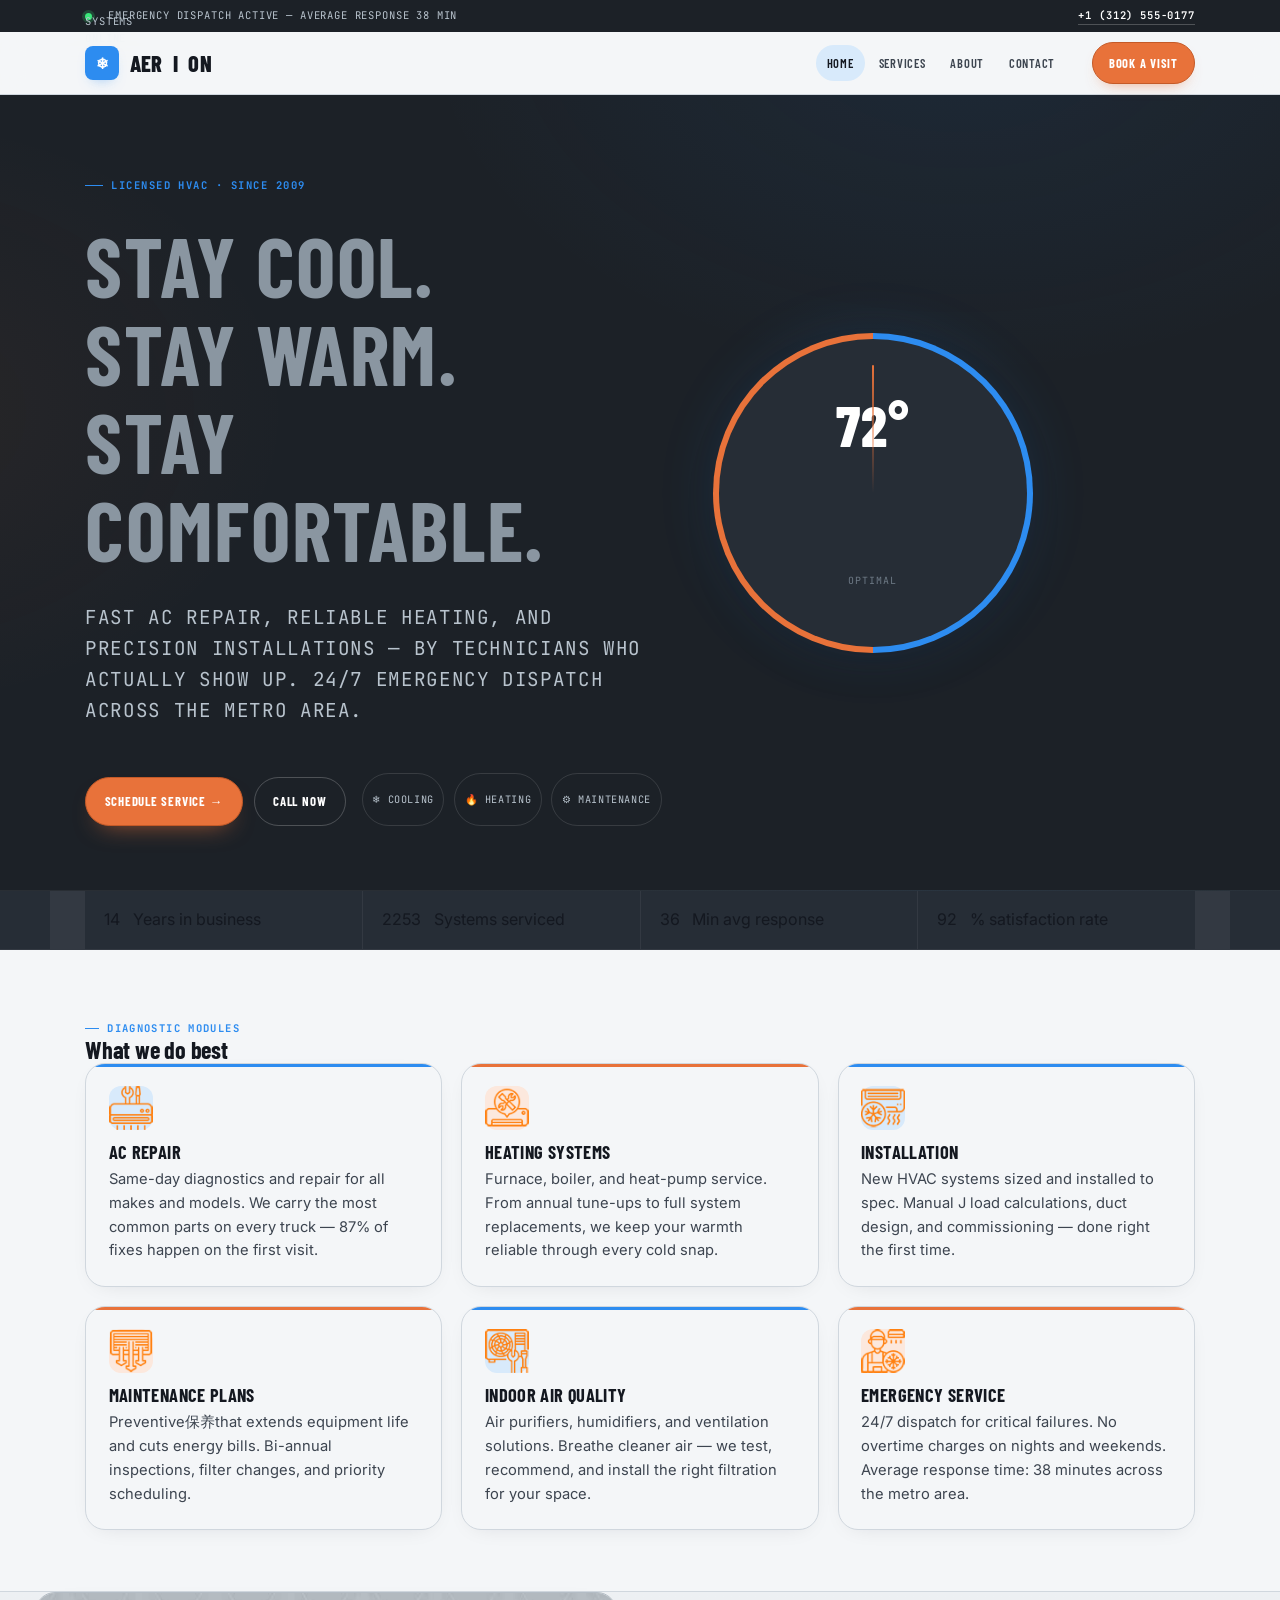
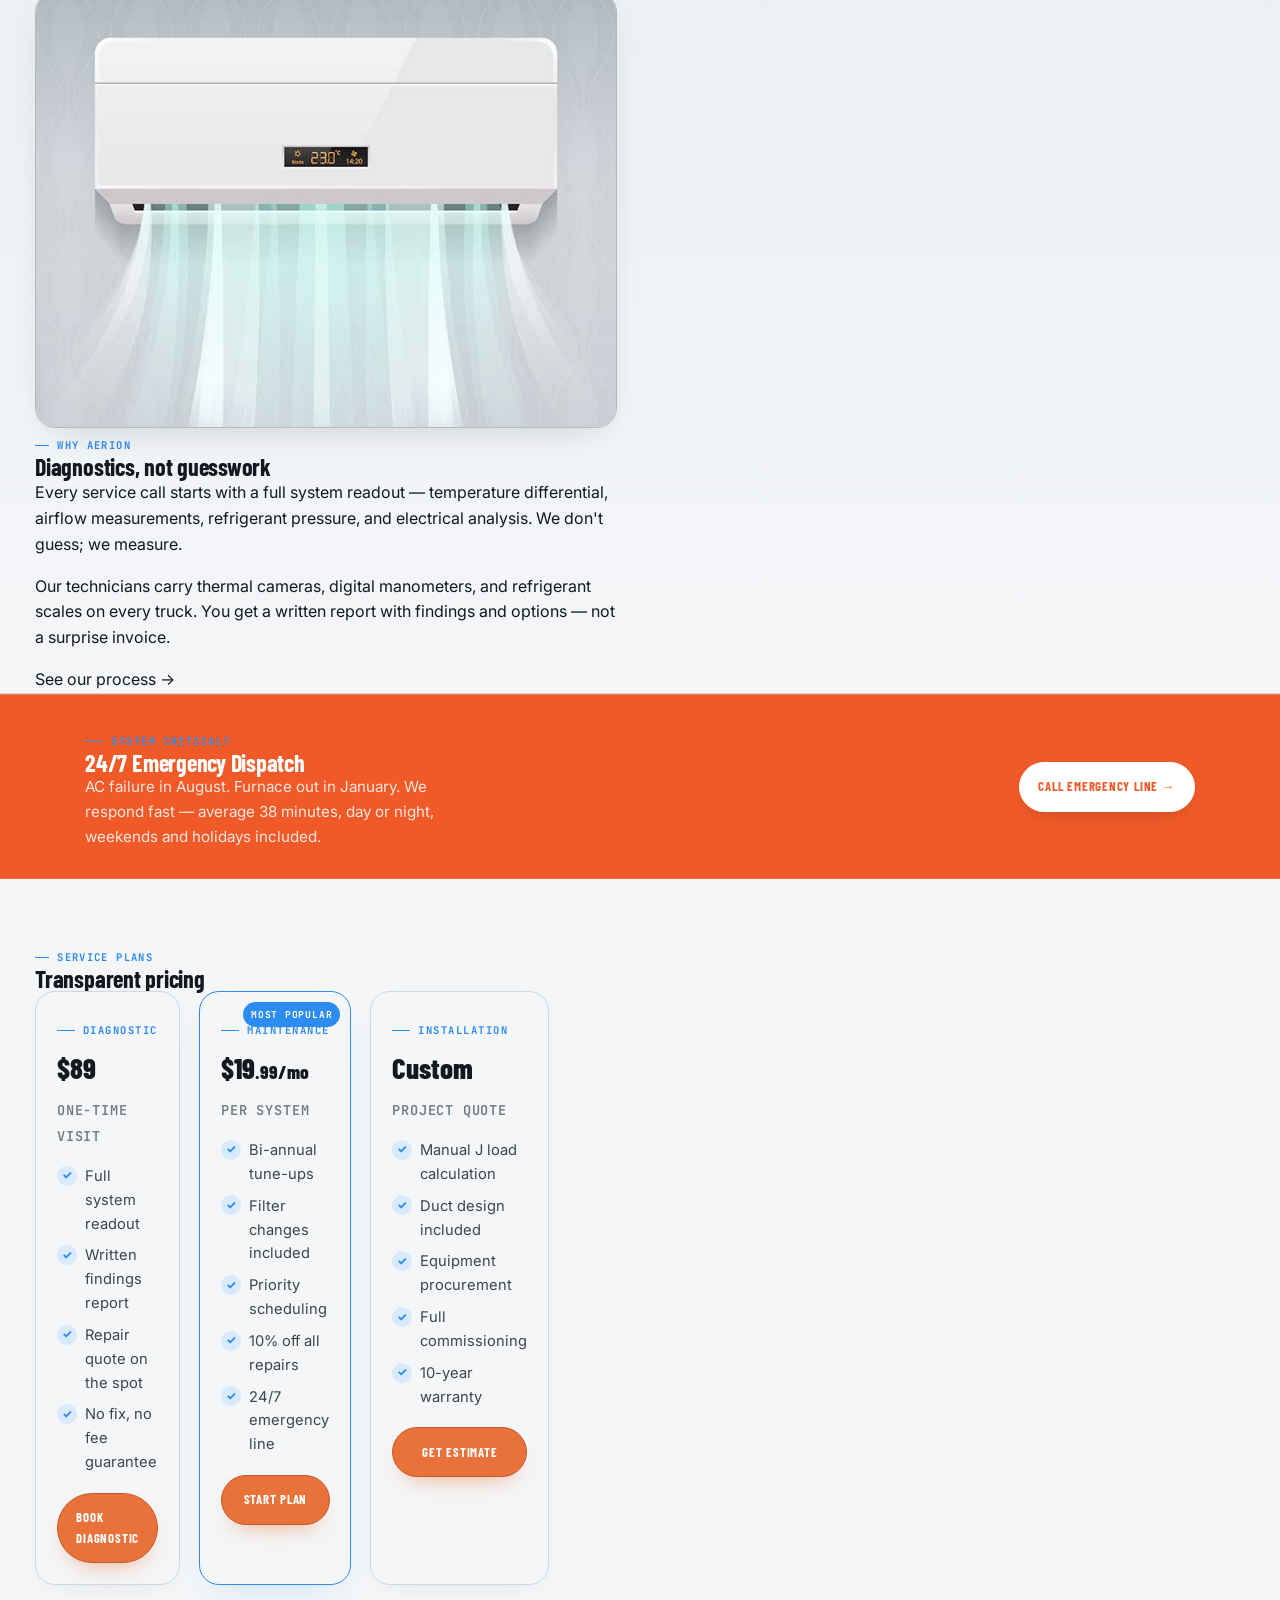
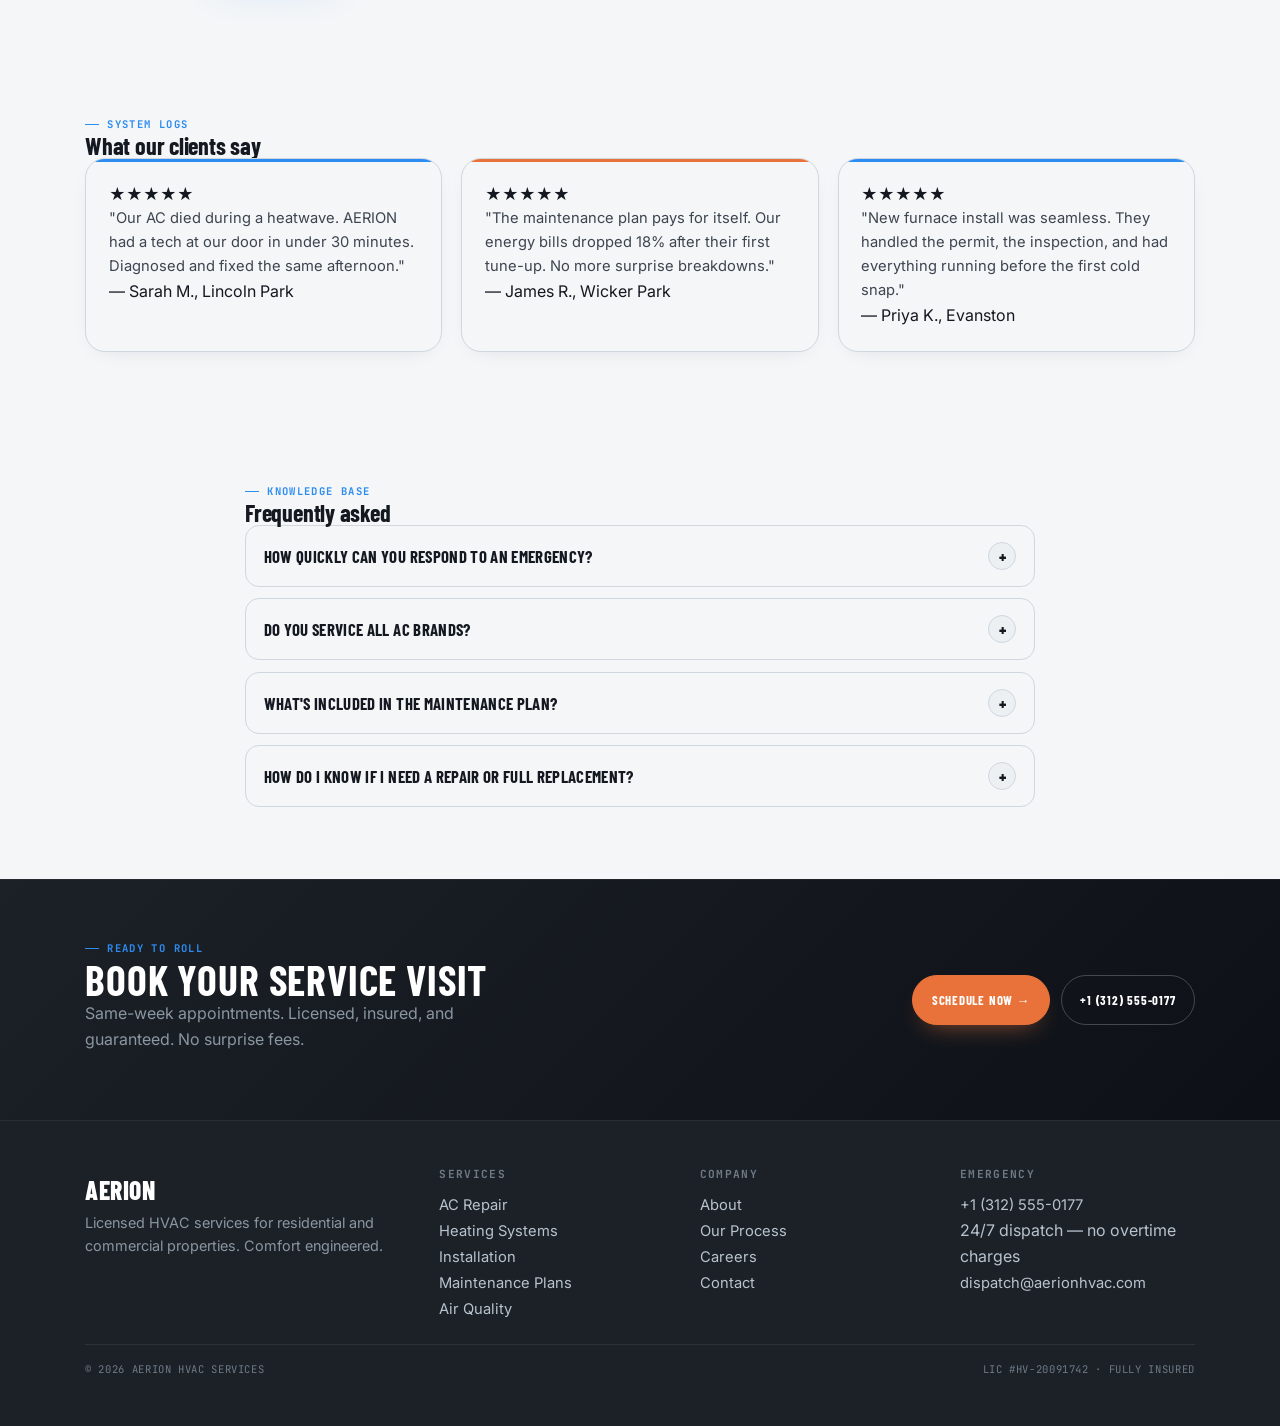
==== commit d793b299: "Redesign update — v1.0.3 Version: v1.0.3 Folder: ac-repair-html-template" ====
--- a/index.html
+++ b/index.html
@@ -3,201 +3,295 @@
 <head>
   <meta charset="UTF-8" />
   <meta name="viewport" content="width=device-width, initial-scale=1.0" />
-  <title>AERION — AC &amp; Climate Comfort</title>
-  <meta name="description" content="AERION keeps homes and businesses comfortable year-round — AC repair, heating, installation, and maintenance by licensed technicians. 24/7 emergency service." />
+  <title>AERION — Climate Control &amp; HVAC Service</title>
+  <meta name="description" content="AERION keeps homes and businesses comfortable year-round — AC repair, heating, installation, and 24/7 emergency service by licensed technicians." />
   <link rel="preconnect" href="https://fonts.googleapis.com" />
   <link rel="preconnect" href="https://fonts.gstatic.com" crossorigin />
-  <link href="https://fonts.googleapis.com/css2?family=Sora:wght@400;500;600;700&family=DM+Sans:wght@400;500;600;700&display=swap" rel="stylesheet" />
+  <link href="https://fonts.googleapis.com/css2?family=Barlow+Condensed:wght@400;500;600;700;800&family=Inter:wght@400;500;600;700&family=JetBrains+Mono:wght@400;500;600;700&display=swap" rel="stylesheet" />
   <link rel="stylesheet" href="assets/css/base.css" />
 </head>
 <body>
-  <header class="nav light">
-    <div class="container inner">
-      <a href="#home" class="brand">
-        <svg class="mark" viewBox="0 0 32 32" aria-hidden="true">
-          <path d="M16 1v30M1 16h30M5 5l22 22M27 5L5 27" stroke="#0EA5C9" stroke-width="2" stroke-linecap="round"/>
-          <circle cx="16" cy="16" r="4.5" fill="#FF7A3C"/>
-        </svg>
-        AERION
-      </a>
-      <nav class="navlinks" id="menu">
-        <a href="#home" class="navlink active">Home</a>
-        <a href="#services" class="navlink">Services</a>
-        <a href="#about" class="navlink">Why us</a>
-        <a href="#process" class="navlink">How it works</a>
-        <a href="#projects" class="navlink">Installs</a>
-        <a href="#contact" class="navlink">Contact</a>
+
+  <!-- LIVE STATUS BAR -->
+  <div class="statusbar">
+    <div class="container">
+      <span class="live"><span class="dot"></span>SYSTEMS ONLINE</span>
+      <span>Emergency dispatch active — average response 38 min</span>
+      <span class="spacer"></span>
+      <a href="tel:+13125550177">+1 (312) 555-0177</a>
+    </div>
+  </div>
+
+  <!-- HEADER -->
+  <header class="sitehead">
+    <div class="container">
+      <a href="index.html" class="mark"><span class="glyph">❄</span>AER<span>I</span>ON</a>
+      <nav id="mainnav">
+        <a href="index.html" class="active">Home</a>
+        <a href="service.html">Services</a>
+        <a href="about.html">About</a>
+        <a href="contact.html">Contact</a>
       </nav>
-      <div class="nav-cta">
-        <div class="nav-phone" style="text-align:right">
-          <span class="muted" style="display:block;font-size:.72rem;letter-spacing:.08em">24/7 EMERGENCY</span>
-          <a href="tel:+13125550177" style="font-family:var(--font-display);font-weight:700;color:var(--primary-700)">+1 (312) 555-0177</a>
-        </div>
-        <a href="#contact" class="btn sm">Book a visit</a>
-        <button class="burger" aria-label="Menu" aria-expanded="false"><span></span><span></span><span></span></button>
-      </div>
+      <a href="contact.html" class="cta">Book a Visit</a>
+      <button class="burger" id="burger" aria-label="Menu">☰</button>
     </div>
   </header>
 
-  <section class="hero" id="home">
-    <svg class="blob b1" viewBox="0 0 600 600" aria-hidden="true"><path fill="#DCF1F6" d="M300 0c80 60 200 70 260 180s-10 260-110 340S120 560 40 460-20 200 60 90 220-60 300 0Z"/></svg>
-    <svg class="blob b2" viewBox="0 0 600 600" aria-hidden="true"><path fill="#FFE9DC" d="M300 40c90 30 190 90 230 200s0 250-110 320S150 600 70 490 20 200 100 110 210 10 300 40Z"/></svg>
-    <div class="container split inner">
+  <!-- HERO PANEL -->
+  <section class="hero-panel">
+    <div class="container">
+      <div class="hero-meta">
+        <span class="eyebrow">Licensed HVAC · Since 2009</span>
+        <h1>Stay cool.<br/>Stay warm.<br/>Stay comfortable.</h1>
+        <p class="lead">Fast AC repair, reliable heating, and precision installations — by technicians who actually show up. 24/7 emergency dispatch across the metro area.</p>
+        <div class="hero-actions">
+          <a href="contact.html" class="btn-primary">Schedule Service →</a>
+          <a href="tel:+13125550177" class="btn-ghost">Call Now</a>
+        </div>
+        <div class="modes">
+          <span class="mode-badge mode--cool">❄ Cooling</span>
+          <span class="mode-badge mode--warm">🔥 Heating</span>
+          <span class="mode-badge mode--auto">⚙ Maintenance</span>
+        </div>
+      </div>
+      <div class="gauge reveal">
+        <div class="gauge-ticks"></div>
+        <div class="gauge-inner">
+          <span class="temp">72°</span>
+          <span class="label">OPTIMAL</span>
+        </div>
+        <div class="gauge-needle"></div>
+      </div>
+    </div>
+  </section>
+
+  <!-- READOUTS -->
+  <section class="readouts">
+    <div class="container">
+      <div class="cell reveal"><span class="per" data-count="15">0</span><span class="label">Years in business</span></div>
+      <div class="cell reveal d1"><span class="per" data-count="2400">0</span><span class="label">Systems serviced</span></div>
+      <div class="cell reveal d2"><span class="per" data-count="38">0</span><span class="label">Min avg response</span></div>
+      <div class="cell reveal d3"><span class="per" data-count="98">0</span><span class="label">% satisfaction rate</span></div>
+    </div>
+  </section>
+
+  <!-- SERVICES -->
+  <section class="section" id="services">
+    <div class="container">
+      <span class="kicker">Diagnostic Modules</span>
+      <h2>What we&nbsp;do&nbsp;best</h2>
+      <div class="services-grid">
+        <div class="service-card reveal">
+          <div class="icon"><img src="assets/img/icon-01-primary.png" alt="" /></div>
+          <h3>AC Repair</h3>
+          <p>Same-day diagnostics and repair for all makes and models. We carry the most common parts on every truck — 87% of fixes happen on the first visit.</p>
+        </div>
+        <div class="service-card reveal d1">
+          <div class="icon"><img src="assets/img/icon-02-primary.png" alt="" /></div>
+          <h3>Heating Systems</h3>
+          <p>Furnace, boiler, and heat-pump service. From annual tune-ups to full system replacements, we keep your warmth reliable through every cold snap.</p>
+        </div>
+        <div class="service-card reveal d2">
+          <div class="icon"><img src="assets/img/icon-03-primary.png" alt="" /></div>
+          <h3>Installation</h3>
+          <p>New HVAC systems sized and installed to spec. Manual J load calculations, duct design, and commissioning — done right the first time.</p>
+        </div>
+        <div class="service-card reveal d3">
+          <div class="icon"><img src="assets/img/icon-04-primary.png" alt="" /></div>
+          <h3>Maintenance Plans</h3>
+          <p>Preventive保养that extends equipment life and cuts energy bills. Bi-annual inspections, filter changes, and priority scheduling.</p>
+        </div>
+        <div class="service-card reveal">
+          <div class="icon"><img src="assets/img/icon-05-primary.png" alt="" /></div>
+          <h3>Indoor Air Quality</h3>
+          <p>Air purifiers, humidifiers, and ventilation solutions. Breathe cleaner air — we test, recommend, and install the right filtration for your space.</p>
+        </div>
+        <div class="service-card reveal d1">
+          <div class="icon"><img src="assets/img/icon-06-primary.png" alt="" /></div>
+          <h3>Emergency Service</h3>
+          <p>24/7 dispatch for critical failures. No overtime charges on nights and weekends. Average response time: 38 minutes across the metro area.</p>
+        </div>
+      </div>
+    </div>
+  </section>
+
+  <!-- FEATURE SPLIT -->
+  <section class="feature section--wash">
+    <div class="container">
+      <div class="frame reveal"><img src="assets/img/feature.jpg" alt="AERION technician performing HVAC diagnostics" /></div>
       <div>
-        <span class="kicker reveal">Licensed HVAC · since 2009</span>
-        <h1 class="display reveal d1">Stay cool. Stay warm. Stay comfortable.</h1>
-        <p class="lead reveal d2">AERION keeps your home and business at the right temperature, all year. Fast AC repair, reliable heating, and installations done right the first time — by technicians who actually show up.</p>
-        <div class="actions reveal d3">
-          <a href="#contact" class="btn">Book a service <span class="arrow">→</span></a>
-          <a href="#services" class="btn ghost">What we do</a>
-        </div>
-        <div class="hero-stats reveal d4">
-          <div class="stat"><b data-count="15">0</b><span>years serving</span></div>
-          <div class="stat"><b data-count="98" data-suffix="%">0</b><span>happy customers</span></div>
-          <div class="stat"><b data-count="47">0</b><span>min avg response</span></div>
-        </div>
-      </div>
-      <div class="hero-media reveal d2">
-        <div class="frame"><img src="https://picsum.photos/seed/aerion-hero/800/1000" alt="Technician servicing an air conditioning unit" loading="lazy"/></div>
-        <div class="badge-float tl"><span class="ic">❄️</span><div><b>24/7</b><span class="muted" style="display:block;font-size:.78rem">emergency repairs</span></div></div>
-        <div class="badge-float br"><span class="ic">🔧</span><div><b>Licensed</b><span class="muted" style="display:block;font-size:.78rem">bonded &amp; insured</span></div></div>
-      </div>
-    </div>
-  </section>
-
-  <div class="marquee">
-    <div class="track">
-      <span class="item">Daikin</span><span class="item">·</span><span class="item">Carrier</span><span class="item">·</span>
-      <span class="item">Trane</span><span class="item">·</span><span class="item">Mitsubishi Electric</span><span class="item">·</span>
-      <span class="item">Bosch</span><span class="item">·</span>
-      <span class="item">Daikin</span><span class="item">·</span><span class="item">Carrier</span><span class="item">·</span>
-      <span class="item">Trane</span><span class="item">·</span><span class="item">Mitsubishi Electric</span><span class="item">·</span>
-      <span class="item">Bosch</span><span class="item">·</span>
-    </div>
-  </div>
-
-  <section class="section" id="services">
-    <div class="container">
-      <div class="shead reveal">
-        <span class="kicker">What we do</span>
-        <h2>Comfort for every season</h2>
-        <p>One team for cooling, heating, and the air you breathe. No subcontractors, no surprises on the invoice.</p>
-      </div>
-      <div class="grid cols-3">
-        <article class="card reveal"><div class="ic">❄️</div><h3>AC repair</h3><p>Fast diagnosis and repair for any make. Most calls fixed on the first visit.</p><a href="#contact" class="more">Book <span class="arrow">→</span></a></article>
-        <article class="card reveal d1"><div class="ic">🌡️</div><h3>Heating</h3><p>Furnace and heat-pump service so winter never catches you off guard.</p><a href="#contact" class="more">Book <span class="arrow">→</span></a></article>
-        <article class="card reveal d2"><div class="ic">🏠</div><h3>New installs</h3><p>Right-sized systems, neat installs, and rebates we help you claim.</p><a href="#contact" class="more">Book <span class="arrow">→</span></a></article>
-        <article class="card reveal"><div class="ic">🛡️</div><h3>Maintenance plans</h3><p>Twice-yearly tune-ups that keep efficiency up and breakdowns down.</p><a href="#contact" class="more">Book <span class="arrow">→</span></a></article>
-        <article class="card reveal d1"><div class="ic">💨</div><h3>Duct &amp; air quality</h3><p>Clean ducts, better filters, and fresher air for sensitive lungs.</p><a href="#contact" class="more">Book <span class="arrow">→</span></a></article>
-        <article class="card reveal d2"><div class="ic">🚨</div><h3>Emergency 24/7</h3><p>Breakdown at midnight? We answer, and we come — every day of the year.</p><a href="#contact" class="more">Book <span class="arrow">→</span></a></article>
-      </div>
-    </div>
-  </section>
-
-  <section class="section alt" id="about">
-    <div class="container split">
-      <div class="reveal">
         <span class="kicker">Why AERION</span>
-        <h2>The HVAC company you'd recommend</h2>
-        <p class="muted" style="margin-top:1rem">We're local, we're licensed, and we price before we start. The tech who quotes your job is the one who does it — no sales theatre, no upsell pressure.</p>
-        <ul class="flist">
-          <li><span class="tick">✓</span><div><span class="flabel">Upfront pricing</span> — you see the number before we touch a wrench.</div></li>
-          <li><span class="tick">✓</span><div><span class="flabel">Owned trucks</span> — stocked, tracked, and on time.</div></li>
-          <li><span class="tick">✓</span><div><span class="flabel">Real warranty</span> — 2 years on labour, matched to the manufacturer.</div></li>
-        </ul>
-      </div>
-      <div class="reveal d1">
-        <div class="hero-media"><div class="frame"><img src="https://picsum.photos/seed/aerion-team/800/980" alt="AERION technician with tools" loading="lazy"/></div></div>
-      </div>
-    </div>
-  </section>
-
-  <section class="section" id="process">
-    <div class="container">
-      <div class="shead reveal"><span class="kicker">How it works</span><h2>Four steps, no drama</h2></div>
-      <div class="steps">
-        <div class="step reveal"><h3>You reach out</h3><p>Call, book online, or text. Tell us what's wrong and when suits you.</p></div>
-        <div class="step reveal d1"><h3>We quote first</h3><p>A clear, written price before any work begins. Change your mind? No charge.</p></div>
-        <div class="step reveal d2"><h3>We fix it</h3><p>Licensed techs, stocked trucks, most jobs done in a single visit.</p></div>
-        <div class="step reveal d3"><h3>We follow up</h3><p>A check-in call, a clean workspace, and a warranty that actually holds.</p></div>
-      </div>
-    </div>
-  </section>
-
-  <section class="section alt" id="projects">
-    <div class="container">
-      <div class="shead reveal"><span class="kicker">Recent installs</span><h2>Comfort, installed</h2></div>
-      <div class="grid cols-3">
-        <article class="project-card reveal"><div class="thumb"><span class="tag">Home</span><img src="https://picsum.photos/seed/aerion-p1/700/440" alt="Split-system install" loading="lazy"/></div><div class="body"><h3>Lakeview split system</h3><p>A 4-zone ductless install — quieter rooms, 31% lower summer bills.</p><div class="meta"><span>Ductless</span><span>4 zones</span></div></div></article>
-        <article class="project-card reveal d1"><div class="thumb"><span class="tag">Business</span><img src="https://picsum.photos/seed/aerion-p2/700/440" alt="Rooftop unit" loading="lazy"/></div><div class="body"><h3>Café rooftop unit</h3><p>A new RTU with smart scheduling — comfortable guests, calmer energy spend.</p><div class="meta"><span>RTU</span><span>Smart</span></div></div></article>
-        <article class="project-card reveal d2"><div class="thumb"><span class="tag">Home</span><img src="https://picsum.photos/seed/aerion-p3/700/440" alt="Heat pump" loading="lazy"/></div><div class="body"><h3>Net-zero heat pump</h3><p>A cold-climate heat pump that carried the whole winter on one home.</p><div class="meta"><span>Heat pump</span><span>Net-zero</span></div></div></article>
-      </div>
-    </div>
-  </section>
-
-  <section class="section">
-    <div class="container">
-      <div class="quote reveal">
-        <span class="eyebrow">What customers say</span>
-        <blockquote style="margin-top:1.2rem">“They told me the price on the phone, stuck to it, and the AC hasn't missed a beat since. That's the whole review.”</blockquote>
-        <div class="by"><span class="av">DK</span><div><b>Devin Kerr</b><span class="muted">Homeowner, Rogers Park</span></div></div>
-      </div>
-    </div>
-  </section>
-
-  <section class="section alt" id="contact">
-    <div class="container split" style="align-items:start">
-      <div class="contact-card reveal">
-        <h2 style="margin-bottom:1.4rem">Book a visit</h2>
-        <form data-form novalidate>
-          <div class="form-row" style="margin-bottom:1.1rem">
-            <div class="field"><label for="n">Name</label><input id="n" name="name" required placeholder="Devin Kerr" /></div>
-            <div class="field"><label for="e">Email</label><input id="e" name="email" type="email" required placeholder="you@email.com" /></div>
-          </div>
-          <div class="form-row" style="margin-bottom:1.1rem">
-            <div class="field"><label for="p">Phone</label><input id="p" name="phone" required placeholder="(312) 555-0177" /></div>
-            <div class="field"><label for="s">Service</label>
-              <select id="s" name="service"><option>AC repair</option><option>Heating</option><option>New install</option><option>Maintenance</option><option>Emergency</option></select>
-            </div>
-          </div>
-          <div class="field" style="margin-bottom:1.1rem"><label for="m">What's going on?</label><textarea id="m" name="message" placeholder="e.g. unit blows warm air on the 2nd floor"></textarea></div>
-          <button class="btn block" type="submit">Request appointment <span class="arrow">→</span></button>
-          <p class="form-ok note ok" hidden style="margin-top:.9rem">Thanks — we'll call to confirm within the hour during business hours.</p>
-          <p class="form-err note err" hidden style="margin-top:.9rem"></p>
-        </form>
-      </div>
-      <div class="reveal d1">
-        <div class="info-item"><span class="ic">📍</span><div><b>Service area</b><span class="muted" style="display:block">Within 40 km of the city · check your postcode</span></div></div>
-        <div class="info-item"><span class="ic">☎️</span><div><b>Phone</b><a href="tel:+13125550177" class="tlink">+1 (312) 555-0177</a><span class="muted" style="display:block">24/7 emergency line</span></div></div>
-        <div class="info-item"><span class="ic">✉️</span><div><b>Email</b><a href="mailto:hello@aerion.cool" class="tlink">hello@aerion.cool</a><span class="muted" style="display:block">We reply same day</span></div></div>
-        <div class="info-item"><span class="ic">🕒</span><div><b>Hours</b><span class="muted" style="display:block">Mon–Sat 7am–8pm · Emergency any hour</span></div></div>
-        <div class="contact-card" style="margin-top:1.5rem;background:var(--bg-alt)">
-          <h4 style="margin-bottom:.5rem">Not sure what's wrong?</h4>
-          <p class="muted" style="font-size:.92rem">Call us — we'll talk you through the quick checks before we ever send a truck.</p>
-        </div>
-      </div>
-    </div>
-  </section>
-
-  <section class="section">
-    <div class="container"><div class="cta reveal">
-      <h2>Hot, cold, or just weird noises?</h2>
-      <p>Whatever the system's doing, we'll get it back to comfortable. Book a visit or call the emergency line.</p>
-      <div class="actions"><a href="tel:+13125550177" class="btn light">Call 24/7 <span class="arrow">→</span></a><a href="#services" class="btn ghost" style="--fg-btn:#fff;box-shadow:inset 0 0 0 1.5px rgba(255,255,255,.5)">Browse services</a></div>
-    </div></div>
-  </section>
-
+        <h2>Diagnostics, not&nbsp;guesswork</h2>
+        <p>Every service call starts with a full system readout — temperature differential, airflow measurements, refrigerant pressure, and electrical analysis. We don't guess; we measure.</p>
+        <p>Our technicians carry thermal cameras, digital manometers, and refrigerant scales on every truck. You get a written report with findings and options — not a surprise invoice.</p>
+        <a href="about.html" class="link">See our process →</a>
+      </div>
+    </div>
+  </section>
+
+  <!-- EMERGENCY BAND -->
+  <section class="emergency">
+    <div class="container">
+      <div>
+        <span class="eyebrow">System Critical?</span>
+        <h2>24/7 Emergency Dispatch</h2>
+        <p>AC failure in August. Furnace out in January. We respond fast — average 38 minutes, day or night, weekends and holidays included.</p>
+      </div>
+      <div class="actions">
+        <a href="tel:+13125550177" class="btn-primary">Call Emergency Line →</a>
+      </div>
+    </div>
+  </section>
+
+  <!-- PRICING -->
+  <section class="pricing section" id="pricing">
+    <div class="container">
+      <span class="kicker">Service Plans</span>
+      <h2>Transparent&nbsp;pricing</h2>
+      <div class="services-grid" style="grid-template-columns:repeat(3,1fr)">
+        <div class="plan reveal">
+          <span class="eyebrow">Diagnostic</span>
+          <div class="price">$89</div>
+          <span class="per">one-time visit</span>
+          <ul>
+            <li>Full system readout</li>
+            <li>Written findings report</li>
+            <li>Repair quote on the spot</li>
+            <li>No fix, no fee guarantee</li>
+          </ul>
+          <a href="contact.html" class="btn-primary btn-wide">Book Diagnostic</a>
+        </div>
+        <div class="plan plan--featured reveal d1">
+          <span class="eyebrow">Maintenance</span>
+          <div class="price">$19<span style="font-size:1.2rem">.99/mo</span></div>
+          <span class="per">per system</span>
+          <ul>
+            <li>Bi-annual tune-ups</li>
+            <li>Filter changes included</li>
+            <li>Priority scheduling</li>
+            <li>10% off all repairs</li>
+            <li>24/7 emergency line</li>
+          </ul>
+          <a href="contact.html" class="btn-primary btn-wide">Start Plan</a>
+        </div>
+        <div class="plan reveal d2">
+          <span class="eyebrow">Installation</span>
+          <div class="price">Custom</div>
+          <span class="per">project quote</span>
+          <ul>
+            <li>Manual J load calculation</li>
+            <li>Duct design included</li>
+            <li>Equipment procurement</li>
+            <li>Full commissioning</li>
+            <li>10-year warranty</li>
+          </ul>
+          <a href="contact.html" class="btn-primary btn-wide">Get Estimate</a>
+        </div>
+      </div>
+    </div>
+  </section>
+
+  <!-- TESTIMONIALS -->
+  <section class="section section--surface">
+    <div class="container">
+      <span class="kicker">System Logs</span>
+      <h2>What our&nbsp;clients&nbsp;say</h2>
+      <div class="services-grid" style="grid-template-columns:repeat(3,1fr)">
+        <div class="service-card reveal">
+          <div class="stars">★★★★★</div>
+          <p>"Our AC died during a heatwave. AERION had a tech at our door in under 30 minutes. Diagnosed and fixed the same afternoon."</p>
+          <span class="label">— Sarah M., Lincoln Park</span>
+        </div>
+        <div class="service-card reveal d1">
+          <div class="stars">★★★★★</div>
+          <p>"The maintenance plan pays for itself. Our energy bills dropped 18% after their first tune-up. No more surprise breakdowns."</p>
+          <span class="label">— James R., Wicker Park</span>
+        </div>
+        <div class="service-card reveal d2">
+          <div class="stars">★★★★★</div>
+          <p>"New furnace install was seamless. They handled the permit, the inspection, and had everything running before the first cold snap."</p>
+          <span class="label">— Priya K., Evanston</span>
+        </div>
+      </div>
+    </div>
+  </section>
+
+  <!-- FAQ -->
+  <section class="faq section" id="faq">
+    <div class="container">
+      <span class="kicker">Knowledge Base</span>
+      <h2>Frequently&nbsp;asked</h2>
+      <div class="faq-item">
+        <button class="faq-q" aria-expanded="false">How quickly can you respond to an emergency?<span class="icon">+</span></button>
+        <div class="faq-a"><p>Average emergency response is 38 minutes across our metro service area. We dispatch 24/7, including holidays, with no overtime surcharges.</p></div>
+      </div>
+      <div class="faq-item">
+        <button class="faq-q" aria-expanded="false">Do you service all AC brands?<span class="icon">+</span></button>
+        <div class="faq-a"><p>Yes. Our technicians are certified across all major manufacturers — Carrier, Trane, Lennox, Daikin, Mitsubishi, and more. We carry universal parts and order brand-specific components as needed.</p></div>
+      </div>
+      <div class="faq-item">
+        <button class="faq-q" aria-expanded="false">What's included in the maintenance plan?<span class="icon">+</span></button>
+        <div class="faq-a"><p>Two full tune-ups per year (cooling season + heating season), filter replacements, coil cleaning, refrigerant check, electrical inspection, and priority scheduling for any repairs.</p></div>
+      </div>
+      <div class="faq-item">
+        <button class="faq-q" aria-expanded="false">How do I know if I need a repair or full replacement?<span class="icon">+</span></button>
+        <div class="faq-a"><p>We start with a diagnostic readout — checking system age, efficiency degradation, and repair cost vs. replacement value. You get a written report with honest recommendations, not a hard sell.</p></div>
+      </div>
+    </div>
+  </section>
+
+  <!-- CTA -->
+  <section class="cta-band">
+    <div class="container">
+      <div>
+        <span class="kicker">Ready to Roll</span>
+        <h2>Book your service&nbsp;visit</h2>
+        <p>Same-week appointments. Licensed, insured, and guaranteed. No surprise fees.</p>
+      </div>
+      <div class="actions">
+        <a href="contact.html" class="btn-primary">Schedule Now →</a>
+        <a href="tel:+13125550177" class="btn-ghost">+1 (312) 555-0177</a>
+      </div>
+    </div>
+  </section>
+
+  <!-- FOOTER -->
   <footer class="footer">
     <div class="container">
-      <div class="top">
-        <div><a href="#home" class="brand"><svg class="mark" viewBox="0 0 32 32" aria-hidden="true"><path d="M16 1v30M1 16h30M5 5l22 22M27 5L5 27" stroke="#0EA5C9" stroke-width="2" stroke-linecap="round"/><circle cx="16" cy="16" r="4.5" fill="#FF7A3C"/></svg>AERION</a><p>AC repair, heating, and comfort — licensed, local, and on time since 2009.</p></div>
-        <div><h4>Services</h4><ul><li><a href="#services">AC repair</a></li><li><a href="#services">Heating</a></li><li><a href="#services">New installs</a></li><li><a href="#services">Maintenance</a></li></ul></div>
-        <div><h4>Company</h4><ul><li><a href="#about">Why us</a></li><li><a href="#process">How it works</a></li><li><a href="#projects">Installs</a></li><li><a href="#contact">Contact</a></li></ul></div>
-        <div><h4>Stay cool</h4><p>Seasonal tips and booking offers. No spam.</p><form class="news" onsubmit="return false"><input type="email" placeholder="you@email.com" aria-label="Email" required /><button class="btn sm" type="submit">Join</button></form></div>
-      </div>
-      <div class="bottom"><span>© <span data-year>2026</span> AERION Climate · All rights reserved.</span><span>Licensed · Bonded · Insured.</span></div>
+      <div class="footer-grid">
+        <div>
+          <div class="brand">AER<span>I</span>ON</div>
+          <p>Licensed HVAC services for residential and commercial properties. Comfort engineered.</p>
+        </div>
+        <div>
+          <h4>Services</h4>
+          <a href="service.html">AC Repair</a><br />
+          <a href="service.html">Heating Systems</a><br />
+          <a href="service.html">Installation</a><br />
+          <a href="service.html">Maintenance Plans</a><br />
+          <a href="service.html">Air Quality</a>
+        </div>
+        <div>
+          <h4>Company</h4>
+          <a href="about.html">About</a><br />
+          <a href="about.html">Our Process</a><br />
+          <a href="about.html">Careers</a><br />
+          <a href="contact.html">Contact</a>
+        </div>
+        <div>
+          <h4>Emergency</h4>
+          <a href="tel:+13125550177">+1 (312) 555-0177</a><br />
+          <span class="label">24/7 dispatch — no overtime charges</span><br />
+          <a href="mailto:dispatch@aerionhvac.com">dispatch@aerionhvac.com</a>
+        </div>
+      </div>
+      <div class="base">
+        <span>© <span data-year></span> AERION HVAC Services</span>
+        <span>Lic #HV-20091742 · Fully insured</span>
+      </div>
     </div>
   </footer>
+
   <script src="assets/js/main.js"></script>
 </body>
 </html>
--- a/assets/css/base.css
+++ b/assets/css/base.css
@@ -1,414 +1,635 @@
 /* =============================================================
-   AERION — AC & Climate Comfort (Redesign of AirCon)
-   Design System / Base Stylesheet
-   Pure CSS · no frameworks · tokens drive everything
+   AERION — Climate Control & HVAC Service
+   Design system for an air conditioning / heating / ventilation company.
+
+   Thesis: "A climate control panel — every section reads like a
+   system status readout, the hero is a live thermostat, and
+   the service cards are diagnostic modules."
+
+   Materials: brushed metal, glass gauge, thermostat dial, duct grille
+   Motion:    fan spin / airflow sweep / thermostat tick
+   Grammar:   industrial control panel — status bars, gauge clusters
    ============================================================= */
 
-/* ---------- Design Tokens ---------- */
-:root {
-  /* Brand palette */
-  --bg:            #F2F7F9;   /* cool off-white */
-  --bg-alt:        #E8F1F4;   /* soft cool wash */
-  --surface:       #FFFFFF;
-  --ink:           #0E1B2A;   /* deep navy */
-  --ink-soft:      #34465A;
-  --muted:         #6B7E8C;
-  --line:          #DCE7EC;
-  --line-strong:   #C3D5DD;
-
-  --primary:       #0EA5C9;   /* glacier — cooling */
-  --primary-600:   #0B8BAA;   /* hover */
-  --primary-700:   #09748F;
-  --primary-tint:  #DCF1F6;
-  --accent:        #FF7A3C;   /* warm — heating */
-  --accent-soft:   #FFE9DC;
-
-  /* Neutral ramp (cool slate) */
-  --n-50:  #F6F9FB;
-  --n-100: #EAF1F5;
-  --n-200: #D7E4EA;
-  --n-300: #B6CAD4;
-  --n-400: #95ABBA;
-  --n-500: #6B7E8C;
-  --n-600: #516375;
-  --n-700: #34465A;
-  --n-800: #20303F;
-  --n-900: #0E1B2A;
-
-  /* Typography */
-  --font-display: "Sora", "Segoe UI", system-ui, sans-serif;
-  --font-body:    "DM Sans", system-ui, -apple-system, sans-serif;
-
-  /* Type scale */
-  --fs-display: clamp(2.9rem, 7vw, 5.4rem);
-  --fs-h1:      clamp(2.3rem, 5vw, 3.6rem);
-  --fs-h2:      clamp(1.9rem, 3.6vw, 2.9rem);
-  --fs-h3:      clamp(1.4rem, 2.4vw, 1.85rem);
-  --fs-h4:      1.2rem;
-  --fs-lead:    clamp(1.05rem, 1.6vw, 1.3rem);
-  --fs-body:    1.02rem;
-  --fs-small:   0.9rem;
-  --fs-cap:     0.78rem;
-
-  /* Radius */
-  --r-xs: 8px;
-  --r-sm: 12px;
-  --r:    18px;
-  --r-lg: 28px;
-  --r-xl: 40px;
-  --r-pill: 999px;
-
-  /* Shadow (tinted to hue, never pure black) */
-  --sh-1: 0 1px 2px rgba(14,27,42,.04), 0 2px 8px rgba(14,27,42,.05);
-  --sh-2: 0 6px 18px rgba(14,165,201,.08), 0 2px 6px rgba(14,27,42,.05);
-  --sh-3: 0 18px 50px rgba(14,165,201,.14), 0 6px 16px rgba(14,27,42,.06);
-  --sh-glow: 0 0 0 1px var(--primary-tint), 0 14px 40px rgba(14,165,201,.18);
-
-  /* Layout */
-  --container: 1240px;
-  --container-narrow: 920px;
-  --section-y: clamp(4.5rem, 9vw, 8.5rem);
-  --gutter: clamp(1.2rem, 4vw, 2.4rem);
-
-  /* Motion */
-  --ease: cubic-bezier(.22,.61,.36,1);
+:root{
+  /* HVAC palette — cool blue, warm orange, graphite metal */
+  --metal:       #1C2127;
+  --metal-2:     #262D36;
+  --surface:     #F4F6F8;
+  --surface-2:   #EDF0F3;
+  --ink:         #141820;
+  --ink-soft:    #3D4550;
+  --muted:       #6E7A86;
+  --line:        #D0D7DE;
+  --line-strong: #B3BCC5;
+
+  --cool:        #2D8CF0;      /* cooling blue — primary */
+  --cool-600:    #1B6DC0;
+  --cool-700:    #135396;
+  --cool-tint:   #D8EAFB;
+
+  --warm:        #E8723A;      /* heating orange — secondary */
+  --warm-600:    #C45A28;
+  --warm-tint:   #FCE8DD;
+
+  --ice:         #A0D8F0;      /* frost accent */
+  --flame:       #F05A28;      /* emergency red */
+  --flame-tint:  #FDECE6;
+
+  /* Neutral — cool steel grey */
+  --n-50:  #F8FAFB;
+  --n-100: #EFF2F5;
+  --n-200: #D8DFE6;
+  --n-300: #B8C3CD;
+  --n-400: #8A96A1;
+  --n-500: #6E7A86;
+  --n-600: #4E5A66;
+  --n-700: #3D4550;
+  --n-800: #262D36;
+  --n-900: #141820;
+
+  /* Type */
+  --font-display: "Barlow Condensed", "Arial Narrow", sans-serif;
+  --font-body:    "Inter", system-ui, -apple-system, sans-serif;
+  --font-mono:    "JetBrains Mono", ui-monospace, monospace;
+
+  --fs-hero:   clamp(2.8rem, 7vw, 5.2rem);
+  --fs-h1:     clamp(2.1rem, 4.4vw, 3.2rem);
+  --fs-h2:     clamp(1.6rem, 3.2vw, 2.4rem);
+  --fs-h3:     clamp(1.2rem, 2vw, 1.5rem);
+  --fs-lead:   clamp(1.05rem, 1.6vw, 1.2rem);
+  --fs-body:   1rem;
+  --fs-small:  .88rem;
+  --fs-micro:  .72rem;
+
+  --r:    8px;
+  --r-lg: 14px;
+  --r-xl: 20px;
+  --pill: 999px;
+
+  --maxw: 1180px;
+  --gutter: clamp(1rem, 4vw, 2.2rem);
+
+  --ease: cubic-bezier(.2,.65,.2,1);
   --ease-out: cubic-bezier(.16,1,.3,1);
-  --t-fast: .22s;
-  --t: .4s;
-  --t-slow: .8s;
-}
-
-/* ---------- Reset ---------- */
-*, *::before, *::after { box-sizing: border-box; }
-* { margin: 0; padding: 0; }
-html { scroll-behavior: smooth; -webkit-text-size-adjust: 100%; }
-body {
-  font-family: var(--font-body);
-  font-size: var(--fs-body);
-  line-height: 1.65;
-  color: var(--ink-soft);
-  background: var(--bg);
-  -webkit-font-smoothing: antialiased;
-  text-rendering: optimizeLegibility;
-  overflow-x: hidden;
-}
-img, svg, video { display: block; max-width: 100%; }
-a { color: inherit; text-decoration: none; }
-button, input, textarea, select { font: inherit; color: inherit; }
-ul { list-style: none; }
-:focus-visible { outline: 2px solid var(--primary); outline-offset: 3px; border-radius: 4px; }
-
-/* ---------- Typography ---------- */
-h1,h2,h3,h4 { font-family: var(--font-display); color: var(--ink); font-weight: 600; line-height: 1.05; letter-spacing: -0.02em; }
-.display { font-size: var(--fs-display); line-height: .98; font-weight: 500; letter-spacing: -0.03em; }
-h1 { font-size: var(--fs-h1); }
-h2 { font-size: var(--fs-h2); }
-h3 { font-size: var(--fs-h3); }
-h4 { font-size: var(--fs-h4); font-family: var(--font-body); font-weight: 600; letter-spacing: -0.01em; }
-p { text-wrap: pretty; }
-.lead { font-size: var(--fs-lead); color: var(--ink-soft); line-height: 1.6; }
-.muted { color: var(--muted); }
-
-/* Eyebrow / kicker */
-.kicker {
-  display: inline-flex; align-items: center; gap: .6rem;
-  font-size: var(--fs-cap); font-weight: 700; letter-spacing: .22em;
-  text-transform: uppercase; color: var(--primary-600);
-}
-.kicker::before { content: ""; width: 28px; height: 2px; background: var(--primary); border-radius: 2px; }
-.kicker.center::after { content: ""; width: 28px; height: 2px; background: var(--primary); border-radius: 2px; }
-
-/* ---------- Layout ---------- */
-.container { width: 100%; max-width: var(--container); margin-inline: auto; padding-inline: var(--gutter); }
-.container.narrow { max-width: var(--container-narrow); }
-.section { padding-block: var(--section-y); position: relative; }
-.section.alt { background: var(--bg-alt); }
-.section.tint { background: var(--primary-tint); }
-.stack > * + * { margin-top: 1.1rem; }
-.grid { display: grid; gap: clamp(1.2rem, 3vw, 2.2rem); }
-.cols-2 { grid-template-columns: repeat(2, 1fr); }
-.cols-3 { grid-template-columns: repeat(3, 1fr); }
-.cols-4 { grid-template-columns: repeat(4, 1fr); }
-.split { display: grid; grid-template-columns: 1fr 1fr; gap: clamp(2rem, 5vw, 5rem); align-items: center; }
-.split.wide { grid-template-columns: 1.1fr .9fr; }
-.center { text-align: center; }
-.mx-auto { margin-inline: auto; }
-.measure { max-width: 60ch; }
-
-/* ---------- Buttons ---------- */
-.btn {
-  --bg-btn: var(--primary); --fg-btn: #fff;
-  display: inline-flex; align-items: center; gap: .6rem;
-  padding: .95rem 1.7rem; border: 0; cursor: pointer;
-  font-weight: 600; font-size: .98rem; letter-spacing: .01em;
-  background: var(--bg-btn); color: var(--fg-btn);
-  border-radius: var(--r-pill);
-  transition: transform var(--t-fast) var(--ease), box-shadow var(--t-fast) var(--ease), background var(--t-fast) var(--ease);
-  will-change: transform;
-}
-.btn:hover { transform: translateY(-2px); box-shadow: var(--sh-3); background: var(--primary-600); }
-.btn:active { transform: translateY(0) scale(.98); }
-.btn .arrow { transition: transform var(--t-fast) var(--ease); }
-.btn:hover .arrow { transform: translateX(4px); }
-.btn.ghost { --bg-btn: transparent; --fg-btn: var(--ink); box-shadow: inset 0 0 0 1.5px var(--line-strong); }
-.btn.ghost:hover { --fg-btn: var(--primary-700); box-shadow: inset 0 0 0 1.5px var(--primary); background: var(--primary-tint); }
-.btn.light { --bg-btn: #fff; --fg-btn: var(--primary-700); }
-.btn.light:hover { background: #fff; box-shadow: var(--sh-3); }
-.btn.accent { --bg-btn: var(--accent); }
-.btn.accent:hover { background: #c8912f; }
-.btn.sm { padding: .65rem 1.2rem; font-size: .88rem; }
-.btn.lg { padding: 1.1rem 2.1rem; font-size: 1.05rem; }
-.btn.block { width: 100%; justify-content: center; }
-
-/* Text link with animated underline */
-.tlink { display: inline-flex; align-items: center; gap: .4rem; font-weight: 600; color: var(--primary-700); position: relative; }
-.tlink::after { content:""; position: absolute; left: 0; bottom: -2px; height: 1.5px; width: 100%; background: currentColor; transform: scaleX(0); transform-origin: left; transition: transform var(--t) var(--ease); }
-.tlink:hover::after { transform: scaleX(1); }
-
-/* ---------- Navbar ---------- */
-.nav {
-  position: fixed; inset: 0 0 auto 0; z-index: 100;
-  transition: background var(--t) var(--ease), box-shadow var(--t) var(--ease), padding var(--t) var(--ease);
-  padding-block: 1.4rem;
-}
-.nav.scrolled { background: rgba(255,255,255,.86); backdrop-filter: blur(14px) saturate(140%); box-shadow: var(--sh-1); padding-block: .85rem; }
-.nav .inner { display: flex; align-items: center; justify-content: space-between; gap: 1.5rem; }
-.brand { display: inline-flex; align-items: center; gap: .6rem; font-family: var(--font-display); font-weight: 600; font-size: 1.5rem; color: var(--ink); letter-spacing: -.02em; }
-.brand .mark { width: 34px; height: 34px; flex: none; }
-.brand .mark path, .brand .mark circle { fill: var(--primary); }
-.nav.light:not(.scrolled) .brand, .nav.light:not(.scrolled) .navlink { color: #fff; }
-.navlinks { display: flex; align-items: center; gap: .3rem; }
-.navlink { padding: .55rem .95rem; font-weight: 600; font-size: .95rem; color: var(--ink); border-radius: var(--r-pill); transition: color var(--t-fast), background var(--t-fast); position: relative; }
-.navlink:hover { color: var(--primary-700); background: var(--primary-tint); }
-.navlink.active { color: var(--primary-700); }
-.nav-cta { display: flex; align-items: center; gap: .8rem; }
-.nav-phone { text-align: right; line-height: 1.15; }
-.nav-phone span { display: block; font-size: .72rem; letter-spacing: .12em; text-transform: uppercase; color: var(--muted); }
-.nav-phone a { font-weight: 700; color: var(--ink); font-size: 1rem; }
-.nav.light:not(.scrolled) .nav-phone a { color: #fff; }
-.burger { display: none; width: 44px; height: 44px; border: 0; background: var(--primary-tint); border-radius: 12px; cursor: pointer; position: relative; }
-.burger span { position: absolute; left: 12px; right: 12px; height: 2px; background: var(--ink); transition: transform .3s var(--ease), opacity .2s; }
-.burger span:nth-child(1){ top: 16px; } .burger span:nth-child(2){ top: 22px; } .burger span:nth-child(3){ top: 28px; }
-.burger.open span:nth-child(1){ transform: translateY(6px) rotate(45deg); }
-.burger.open span:nth-child(2){ opacity: 0; }
-.burger.open span:nth-child(3){ transform: translateY(-6px) rotate(-45deg); }
-
-/* ---------- Hero ---------- */
-.hero { position: relative; padding-top: clamp(7rem, 14vh, 11rem); padding-bottom: clamp(3rem, 7vw, 6rem); overflow: hidden; }
-.hero .blob { position: absolute; z-index: 0; pointer-events: none; }
-.hero .blob.b1 { top: -10%; right: -12%; width: 60vw; max-width: 820px; opacity: .9; }
-.hero .blob.b2 { bottom: -20%; left: -10%; width: 38vw; max-width: 520px; opacity: .5; }
-.hero .inner { position: relative; z-index: 2; }
-.hero h1 { max-width: 16ch; }
-.hero .lead { max-width: 46ch; margin-top: 1.4rem; }
-.hero .actions { display: flex; flex-wrap: wrap; gap: 1rem; margin-top: 2.2rem; }
-.hero-media { position: relative; }
-.hero-media .frame { border-radius: var(--r-xl); overflow: hidden; box-shadow: var(--sh-3); aspect-ratio: 4/5; }
-.hero-media .frame img { width: 100%; height: 100%; object-fit: cover; }
-.hero-media .badge-float {
-  position: absolute; background: var(--surface); border-radius: var(--r); padding: 1rem 1.2rem;
-  box-shadow: var(--sh-2); display: flex; align-items: center; gap: .8rem;
-}
-.hero-media .badge-float.tl { top: 8%; left: -6%; animation: float 6s var(--ease) infinite; }
-.hero-media .badge-float.br { bottom: 10%; right: -4%; animation: float 7s var(--ease) infinite reverse; }
-.hero-media .badge-float .ic { width: 42px; height: 42px; border-radius: 12px; background: var(--primary-tint); color: var(--primary-700); display: grid; place-items: center; flex: none; }
-.hero-media .badge-float b { font-family: var(--font-display); font-size: 1.25rem; color: var(--ink); }
-.hero-stats { display: flex; gap: 2.5rem; margin-top: 3rem; flex-wrap: wrap; }
-.hero-stats .stat b { font-family: var(--font-display); font-size: clamp(1.8rem, 3vw, 2.6rem); color: var(--ink); display: block; line-height: 1; }
-.hero-stats .stat span { font-size: .85rem; color: var(--muted); }
-
-/* Floating droplets */
-.droplet { position: absolute; border-radius: 50%; background: radial-gradient(circle at 30% 30%, #fff, var(--primary)); opacity: .25; animation: rise 9s linear infinite; }
-@keyframes rise { 0% { transform: translateY(0) scale(.8); opacity: 0; } 10% { opacity: .3; } 90% { opacity: .15; } 100% { transform: translateY(-160px) scale(1.1); opacity: 0; } }
-@keyframes float { 0%,100% { transform: translateY(0); } 50% { transform: translateY(-10px); } }
-
-/* ---------- Trust / marquee ---------- */
-.marquee { border-block: 1px solid var(--line); background: var(--surface); overflow: hidden; padding-block: 1.4rem; }
-.marquee .track { display: flex; gap: 3.5rem; width: max-content; animation: scroll-x 32s linear infinite; }
-.marquee .track span { font-family: var(--font-display); font-size: 1.25rem; color: var(--n-400); white-space: nowrap; display: inline-flex; align-items: center; gap: 1rem; }
-.marquee .track span::before { content: "✦"; color: var(--primary); }
-@keyframes scroll-x { to { transform: translateX(-50%); } }
-
-/* ---------- Section heading ---------- */
-.head { max-width: 60ch; }
-.head.center { margin-inline: auto; }
-.head h2 { margin-top: .8rem; }
-.head p { margin-top: 1rem; }
-
-/* ---------- Cards ---------- */
-.card {
-  background: var(--surface); border: 1px solid var(--line); border-radius: var(--r-lg);
-  padding: clamp(1.6rem, 3vw, 2.4rem); box-shadow: var(--sh-1);
-  transition: transform var(--t) var(--ease), box-shadow var(--t) var(--ease), border-color var(--t) var(--ease);
-  height: 100%; display: flex; flex-direction: column;
-}
-.card:hover { transform: translateY(-6px); box-shadow: var(--sh-3); border-color: var(--primary-tint); }
-.card .ic {
-  width: 56px; height: 56px; border-radius: 16px; display: grid; place-items: center;
-  background: var(--primary-tint); color: var(--primary-700); margin-bottom: 1.3rem;
-  transition: transform var(--t) var(--ease), background var(--t) var(--ease);
-}
-.card:hover .ic { transform: rotate(-6deg) scale(1.05); background: var(--primary); color: #fff; }
-.card h3 { font-size: 1.35rem; margin-bottom: .6rem; }
-.card p { color: var(--ink-soft); }
-.card .more { margin-top: auto; padding-top: 1.2rem; }
-
-/* Feature row (zig-zag) */
-.feature { display: grid; grid-template-columns: 1fr 1fr; gap: clamp(2rem,5vw,4.5rem); align-items: center; }
-.feature + .feature { margin-top: clamp(3rem, 7vw, 6rem); }
-.feature.flip .media { order: 2; }
-.feature .media .frame { border-radius: var(--r-xl); overflow: hidden; box-shadow: var(--sh-2); aspect-ratio: 5/4; }
-.feature .media .frame img { width: 100%; height: 100%; object-fit: cover; transition: transform 1.2s var(--ease-out); }
-.feature:hover .media .frame img { transform: scale(1.05); }
-.feature h3 { margin: 1rem 0 .8rem; }
-.checklist { margin-top: 1.2rem; display: grid; gap: .7rem; }
-.checklist li { display: flex; gap: .7rem; align-items: flex-start; color: var(--ink-soft); }
-.checklist li svg { flex: none; margin-top: 3px; color: var(--primary); }
-
-/* ---------- Stats band ---------- */
-.stats-band { background: var(--ink); color: #fff; border-radius: var(--r-xl); padding: clamp(2.5rem, 5vw, 4rem); }
-.stats-band .grid { align-items: center; }
-.stats-band .stat b { font-family: var(--font-display); font-size: clamp(2.2rem, 4vw, 3.4rem); color: #fff; display: block; line-height: 1; }
-.stats-band .stat span { color: rgba(255,255,255,.7); font-size: .9rem; }
-.stats-band .stat { text-align: center; position: relative; }
-.stats-band .stat + .stat::before { content:""; position: absolute; left: 0; top: 10%; height: 80%; width: 1px; background: rgba(255,255,255,.15); }
-
-/* ---------- Product / plan cards ---------- */
-.product { background: var(--surface); border: 1px solid var(--line); border-radius: var(--r-lg); overflow: hidden; transition: transform var(--t) var(--ease), box-shadow var(--t) var(--ease); display: flex; flex-direction: column; }
-.product:hover { transform: translateY(-6px); box-shadow: var(--sh-3); }
-.product .thumb { aspect-ratio: 4/3; overflow: hidden; background: var(--bg-alt); }
-.product .thumb img { width: 100%; height: 100%; object-fit: cover; transition: transform 1s var(--ease-out); }
-.product:hover .thumb img { transform: scale(1.06); }
-.product .body { padding: 1.5rem 1.6rem 1.8rem; display: flex; flex-direction: column; gap: .5rem; flex: 1; }
-.product .tag { align-self: flex-start; font-size: .72rem; font-weight: 700; letter-spacing: .12em; text-transform: uppercase; color: var(--primary-700); background: var(--primary-tint); padding: .3rem .7rem; border-radius: var(--r-pill); }
-.product h3 { font-size: 1.3rem; }
-.product .price { font-family: var(--font-display); font-size: 1.7rem; color: var(--ink); }
-.product .price small { font-family: var(--font-body); font-size: .85rem; color: var(--muted); font-weight: 500; }
-.product .foot { margin-top: auto; padding-top: 1rem; }
-
-/* ---------- Testimonial ---------- */
-.quote { background: var(--surface); border: 1px solid var(--line); border-radius: var(--r-lg); padding: clamp(1.8rem, 3vw, 2.6rem); box-shadow: var(--sh-1); display: flex; flex-direction: column; gap: 1.1rem; height: 100%; }
-.quote .stars { color: var(--accent); letter-spacing: .15em; }
-.quote p { font-family: var(--font-display); font-size: 1.2rem; line-height: 1.45; color: var(--ink); font-style: italic; }
-.quote .who { display: flex; align-items: center; gap: .9rem; margin-top: auto; }
-.quote .ava { width: 48px; height: 48px; border-radius: 50%; background: var(--primary-tint); display: grid; place-items: center; font-family: var(--font-display); font-weight: 600; color: var(--primary-700); }
-.quote .who b { color: var(--ink); display: block; }
-.quote .who span { font-size: .82rem; color: var(--muted); }
-
-/* ---------- CTA ---------- */
-.cta { position: relative; overflow: hidden; border-radius: var(--r-xl); background: linear-gradient(135deg, var(--primary-700), var(--primary)); color: #fff; padding: clamp(2.5rem, 6vw, 5rem); }
-.cta::after { content:""; position: absolute; width: 420px; height: 420px; border-radius: 50%; background: radial-gradient(circle, rgba(255,255,255,.18), transparent 70%); top: -120px; right: -80px; }
-.cta h2 { color: #fff; max-width: 18ch; position: relative; }
-.cta p { color: rgba(255,255,255,.85); max-width: 50ch; margin-top: 1rem; position: relative; }
-.cta .actions { margin-top: 2rem; position: relative; display: flex; gap: 1rem; flex-wrap: wrap; }
+  --t: .35s var(--ease);
+
+  --sh-soft: 0 6px 24px -14px rgba(20,24,32,.18);
+  --sh-card: 0 14px 36px -20px rgba(20,24,32,.24);
+  --sh-gauge: 0 20px 50px -28px rgba(20,24,32,.35);
+}
+
+*{box-sizing:border-box}
+html{scroll-behavior:smooth;-webkit-text-size-adjust:100%}
+body{
+  margin:0;
+  background:var(--surface);
+  color:var(--ink);
+  font-family:var(--font-body);
+  font-size:var(--fs-body);
+  line-height:1.62;
+  -webkit-font-smoothing:antialiased;
+}
+img{max-width:100%;display:block}
+a{color:inherit;text-decoration:none}
+h1,h2,h3,h4{font-family:var(--font-display);font-weight:700;line-height:1.06;letter-spacing:-.01em;margin:0}
+p{margin:0 0 1rem}
+ul{margin:0;padding:0;list-style:none}
+.container{width:100%;max-width:var(--maxw);margin:0 auto;padding-inline:var(--gutter)}
+
+/* ---------- Status bar (top ticker) ---------- */
+.statusbar{
+  background:var(--metal);
+  color:#B8C3CD;
+  font-family:var(--font-mono);
+  font-size:.66rem;
+  letter-spacing:.08em;
+  text-transform:uppercase;
+}
+.statusbar .container{
+  display:flex;align-items:center;gap:1rem;
+  min-height:32px;flex-wrap:wrap;
+}
+.statusbar .live{
+  width:7px;height:7px;border-radius:50%;
+  background:#3AE87A;
+  box-shadow:0 0 0 3px rgba(58,232,122,.2);
+  animation:pulse-live 2s ease infinite;
+}
+@keyframes pulse-live{0%,100%{box-shadow:0 0 0 3px rgba(58,232,122,.2)}50%{box-shadow:0 0 0 6px rgba(58,232,122,.08)}}
+.statusbar .msg{opacity:.9}
+.statusbar .spacer{flex:1}
+.statusbar a{color:#fff;font-weight:600;border-bottom:1px solid rgba(255,255,255,.22)}
+.statusbar a:hover{border-color:#fff}
+
+/* ---------- Header — industrial panel ---------- */
+.sitehead{
+  position:sticky;top:0;z-index:40;
+  background:rgba(244,246,248,.88);
+  backdrop-filter:blur(12px) saturate(1.05);
+  border-bottom:1px solid var(--line);
+}
+.sitehead .container{
+  display:flex;align-items:center;gap:1.2rem;
+  min-height:62px;
+}
+.mark{
+  display:flex;align-items:center;gap:.65rem;
+  font-family:var(--font-display);font-weight:800;
+  font-size:1.4rem;letter-spacing:.01em;text-transform:uppercase;
+}
+.mark .glyph{
+  width:34px;height:34px;border-radius:8px;
+  display:grid;place-items:center;
+  background:var(--cool);color:#fff;font-size:.95rem;
+  box-shadow:0 6px 14px -8px rgba(45,140,240,.6);
+}
+.mark em{font-style:normal;color:var(--cool)}
+.sitehead nav{margin-left:auto;display:flex;gap:.15rem;align-items:center}
+.sitehead nav a{
+  font-family:var(--font-display);font-size:.78rem;
+  letter-spacing:.06em;text-transform:uppercase;font-weight:600;
+  color:var(--ink-soft);padding:.5rem .7rem;border-radius:var(--pill);
+  transition:background var(--t),color var(--t);
+}
+.sitehead nav a:hover,.sitehead nav a.active{color:var(--ink);background:var(--cool-tint)}
+.sitehead .cta{
+  margin-left:.4rem;
+  display:inline-flex;align-items:center;gap:.4rem;
+  background:var(--warm);color:#fff;
+  font-family:var(--font-display);font-size:.78rem;
+  letter-spacing:.06em;text-transform:uppercase;font-weight:700;
+  padding:.6rem 1rem;border-radius:var(--pill);
+  border:1px solid var(--warm-600);
+  transition:background var(--t),transform var(--t),box-shadow var(--t);
+  box-shadow:0 8px 16px -10px rgba(232,114,58,.7);
+}
+.sitehead .cta:hover{background:var(--warm-600);transform:translateY(-1px)}
+.burger{display:none;background:none;border:0;font-size:1.5rem;cursor:pointer;color:var(--ink);margin-left:auto}
+
+/* ---------- HERO : thermostat control panel ---------- */
+.hero-panel{
+  position:relative;overflow:hidden;
+  background:
+    radial-gradient(900px 600px at 75% -10%, rgba(45,140,240,.08), transparent 60%),
+    radial-gradient(700px 500px at -10% 40%, rgba(232,114,58,.06), transparent 60%),
+    var(--metal);
+  color:#E8ECF0;
+  border-bottom:1px solid rgba(255,255,255,.06);
+}
+.hero-panel .container{
+  display:grid;
+  grid-template-columns: 1.1fr .9fr;
+  gap:clamp(1.5rem,3vw,2.8rem);
+  align-items:center;
+  padding-block:clamp(2.2rem,5.5vw,4rem);
+}
+.eyebrow{
+  display:inline-flex;align-items:center;gap:.5rem;
+  font-family:var(--font-mono);font-size:.66rem;
+  letter-spacing:.14em;text-transform:uppercase;
+  color:var(--cool);font-weight:700;
+}
+.eyebrow::before{content:"";width:18px;height:1px;background:var(--cool);display:inline-block}
+.hero-panel h1{
+  font-size:var(--fs-hero);
+  margin:.7rem 0 .8rem;
+  text-transform:uppercase;
+  letter-spacing:.02em;
+}
+.hero-panel h1 em{font-style:normal;color:var(--warm)}
+.hero-panel .lead{
+  font-size:var(--fs-lead);
+  color:#B8C3CD;
+  max-width:48ch;
+  line-height:1.6;
+}
+.hero-actions{display:flex;gap:.7rem;flex-wrap:wrap;margin-top:1.2rem}
+.btn-primary{
+  display:inline-flex;align-items:center;gap:.5rem;
+  background:var(--warm);color:#fff;
+  font-family:var(--font-display);font-size:.8rem;
+  letter-spacing:.06em;text-transform:uppercase;font-weight:700;
+  padding:.85rem 1.15rem;border-radius:var(--pill);
+  border:1px solid var(--warm-600);
+  box-shadow:0 12px 24px -14px rgba(232,114,58,.7);
+  transition:background var(--t),transform var(--t);
+}
+.btn-primary:hover{background:var(--warm-600);transform:translateY(-1px)}
+.btn-ghost{
+  display:inline-flex;align-items:center;gap:.4rem;
+  background:transparent;color:#fff;
+  font-family:var(--font-display);font-size:.8rem;
+  letter-spacing:.06em;text-transform:uppercase;font-weight:700;
+  padding:.85rem 1.15rem;border-radius:var(--pill);
+  border:1px solid rgba(255,255,255,.22);
+  transition:background var(--t),border-color var(--t),transform var(--t);
+}
+.btn-ghost:hover{background:rgba(255,255,255,.08);border-color:#fff;transform:translateY(-1px)}
+.hero-meta{
+  display:flex;gap:1rem;flex-wrap:wrap;
+  margin-top:1.1rem;
+  font-family:var(--font-mono);font-size:.66rem;
+  letter-spacing:.06em;text-transform:uppercase;color:#8A96A1;
+}
+.hero-meta b{color:#fff}
+
+/* thermostat gauge — right panel */
+.thermostat{
+  position:relative;
+  display:grid;place-items:center;
+  padding:1rem 0;
+}
+.gauge{
+  width:min(320px,100%);
+  aspect-ratio:1;
+  border-radius:50%;
+  background:conic-gradient(
+    var(--cool) 0deg 180deg,
+    var(--warm) 180deg 360deg
+  );
+  padding:6px;
+  box-shadow:var(--sh-gauge),0 0 60px rgba(45,140,240,.12);
+  position:relative;
+}
+.gauge-inner{
+  width:100%;height:100%;border-radius:50%;
+  background:var(--metal-2);
+  display:grid;place-items:center;
+  position:relative;
+}
+.gauge-inner .temp{
+  font-family:var(--font-display);font-size:3.6rem;font-weight:800;
+  color:#fff;letter-spacing:.02em;line-height:1;
+}
+.gauge-inner .temp small{
+  font-size:1.4rem;color:var(--muted);vertical-align:super;
+}
+.gauge-inner .label{
+  font-family:var(--font-mono);font-size:.62rem;
+  letter-spacing:.1em;text-transform:uppercase;color:var(--muted);
+  margin-top:.3rem;
+}
+.gauge-ticks{
+  position:absolute;inset:18px;
+  border-radius:50%;
+  border:1px dashed rgba(255,255,255,.1);
+}
+.gauge-needle{
+  position:absolute;width:2px;height:40%;
+  background:linear-gradient(var(--warm),transparent);
+  bottom:50%;left:calc(50% - 1px);
+  transform-origin:bottom center;
+  transform:rotate(-30deg);
+  border-radius:1px;
+}
+/* mode badges */
+.modes{
+  display:flex;gap:.6rem;margin-top:1rem;
+}
+.mode-badge{
+  display:flex;align-items:center;gap:.35rem;
+  padding:.35rem .6rem;border-radius:var(--pill);
+  border:1px solid rgba(255,255,255,.12);
+  font-family:var(--font-mono);font-size:.64rem;
+  letter-spacing:.06em;text-transform:uppercase;
+  color:#B8C3CD;
+}
+.mode-badge .dot{width:6px;height:6px;border-radius:50%}
+.mode-badge .dot--cool{background:var(--cool)}
+.mode-badge .dot--warm{background:var(--warm)}
+.mode-badge .dot--auto{background:#3AE87A}
+
+/* ---------- Status bar — system readouts ---------- */
+.readouts{
+  background:var(--metal-2);
+  border-bottom:1px solid rgba(255,255,255,.06);
+}
+.readouts .container{
+  display:grid;grid-template-columns:repeat(4,1fr);
+  gap:1px;
+  background:rgba(255,255,255,.06);
+}
+.readouts .cell{
+  background:var(--metal-2);
+  padding:1rem 1.2rem;
+  display:flex;align-items:center;gap:.8rem;
+}
+.readouts .cell .n{
+  font-family:var(--font-display);font-size:1.8rem;font-weight:800;color:#fff;line-height:1
+}
+.readouts .cell .n small{font-family:var(--font-mono);font-size:.68rem;letter-spacing:.06em;text-transform:uppercase;color:var(--cool);font-weight:700;margin-left:.15rem}
+.readouts .cell .l{
+  font-family:var(--font-mono);font-size:.64rem;letter-spacing:.08em;text-transform:uppercase;color:#6E7A86;line-height:1.4
+}
+
+/* ---------- Section primitives ---------- */
+.section{padding:clamp(2.4rem,5vw,3.8rem) 0}
+.section--surface{background:var(--surface)}
+.section--metal{background:var(--metal);color:#E8ECF0}
+.section--wash{
+  background:linear-gradient(180deg,var(--surface-2),var(--surface));
+  border-top:1px solid var(--line);
+  border-bottom:1px solid var(--line);
+}
+.section-head{
+  display:flex;align-items:end;justify-content:space-between;gap:1rem;flex-wrap:wrap;
+  margin-bottom:1.4rem;
+}
+.section-head h2{font-size:var(--fs-h2);text-transform:uppercase;letter-spacing:.02em}
+.section-head p{max-width:42ch;color:var(--ink-soft);font-size:.98rem;margin:.45rem 0 0}
+.section-head .link{
+  font-family:var(--font-mono);font-size:.7rem;letter-spacing:.08em;text-transform:uppercase;
+  font-weight:700;color:var(--cool);border-bottom:1px solid currentColor;padding-bottom:2px;
+}
+.kicker{
+  font-family:var(--font-mono);font-size:.66rem;letter-spacing:.13em;text-transform:uppercase;color:var(--cool);font-weight:700;
+  display:inline-flex;align-items:center;gap:.5rem;
+}
+.kicker::before{content:"";width:14px;height:1px;background:var(--cool);display:inline-block}
+
+/* ---------- Service cards — diagnostic modules ---------- */
+.services-grid{
+  display:grid;grid-template-columns:repeat(3,1fr);
+  gap:1.2rem;
+}
+.service-card{
+  background:var(--surface);
+  border:1px solid var(--line);
+  border-radius:var(--r-xl);
+  padding:1.4rem;
+  box-shadow:var(--sh-soft);
+  transition:transform var(--t),box-shadow var(--t),border-color var(--t);
+  position:relative;
+  overflow:hidden;
+}
+.service-card::before{
+  content:"";
+  position:absolute;top:0;left:0;right:0;height:3px;
+  background:var(--cool);
+}
+.service-card:nth-child(even)::before{background:var(--warm)}
+.service-card:hover{transform:translateY(-3px);box-shadow:var(--sh-card);border-color:var(--line-strong)}
+.service-card .icon{
+  width:44px;height:44px;border-radius:12px;
+  display:grid;place-items:center;
+  background:var(--cool-tint);color:var(--cool);
+  font-size:1.1rem;font-weight:800;margin-bottom:.8rem;
+}
+.service-card:nth-child(even) .icon{background:var(--warm-tint);color:var(--warm)}
+.service-card h3{font-size:1.15rem;text-transform:uppercase;letter-spacing:.02em;margin-bottom:.35rem}
+.service-card p{color:var(--ink-soft);font-size:.92rem;margin:0}
+.service-card .tag{
+  display:inline-block;margin-top:.6rem;
+  font-family:var(--font-mono);font-size:.62rem;
+  letter-spacing:.08em;text-transform:uppercase;font-weight:700;
+  color:var(--cool);background:var(--cool-tint);
+  padding:.25rem .5rem;border-radius:var(--pill);
+}
+.service-card:nth-child(even) .tag{color:var(--warm);background:var(--warm-tint)}
+
+/* ---------- Feature — zig-zag ---------- */
+.feature{
+  display:grid;grid-template-columns:1.05fr .95fr;
+  gap:clamp(1.2rem,3vw,2.4rem);
+  align-items:center;
+}
+.feature .frame{
+  position:relative;border-radius:var(--r-xl);overflow:hidden;
+  border:1px solid var(--line-strong);
+  box-shadow:var(--sh-card);
+  background:var(--surface);
+}
+.feature .frame img{width:100%;aspect-ratio:4/3;object-fit:cover}
+.feature .frame .caption{
+  position:absolute;left:12px;bottom:12px;
+  background:rgba(20,24,32,.82);color:#fff;
+  font-family:var(--font-mono);font-size:.64rem;
+  letter-spacing:.07em;text-transform:uppercase;
+  padding:.4rem .6rem;border-radius:var(--pill);
+  backdrop-filter:blur(6px);
+}
+.feature ul{display:grid;gap:.7rem;margin-top:1rem}
+.feature li{
+  display:grid;grid-template-columns:24px 1fr;gap:.7rem;align-items:start;
+  padding:.65rem .75rem;border:1px solid var(--line);border-radius:12px;background:var(--surface);
+}
+.feature li .ic{
+  width:24px;height:24px;border-radius:50%;display:grid;place-items:center;
+  background:var(--cool-tint);color:var(--cool);font-size:.72rem;font-weight:800;
+}
+.feature li b{font-family:var(--font-display);font-size:.98rem;text-transform:uppercase;letter-spacing:.02em}
+.feature li span{font-size:.88rem;color:var(--muted);display:block;margin-top:.15rem}
+
+/* ---------- Emergency band ---------- */
+.emergency{
+  background:var(--flame);
+  color:#fff;
+  border-top:1px solid rgba(255,255,255,.15);
+  border-bottom:1px solid rgba(255,255,255,.15);
+}
+.emergency .container{
+  display:flex;align-items:center;justify-content:space-between;gap:1.2rem;
+  padding-block:clamp(1.2rem,3vw,1.8rem);
+  flex-wrap:wrap;
+}
+.emergency h3{font-size:clamp(1.3rem,2.4vw,1.8rem);text-transform:uppercase;letter-spacing:.02em}
+.emergency p{color:rgba(255,255,255,.85);max-width:40ch;font-size:.95rem;margin:0}
+.emergency .btn-primary{background:#fff;color:var(--flame);border-color:#fff;box-shadow:0 8px 20px -12px rgba(0,0,0,.3)}
+.emergency .btn-primary:hover{background:var(--surface);color:var(--flame)}
+
+/* ---------- Plans / pricing ---------- */
+.pricing{
+  display:grid;grid-template-columns:repeat(3,1fr);
+  gap:1.2rem;align-items:start;
+}
+.plan{
+  background:var(--surface);
+  border:1px solid var(--line);
+  border-radius:var(--r-xl);
+  padding:1.3rem;
+  box-shadow:var(--sh-soft);
+  position:relative;
+}
+.plan--featured{
+  border-color:var(--cool);
+  box-shadow:0 18px 40px -22px rgba(45,140,240,.28);
+  transform:translateY(-4px);
+}
+.plan--featured::before{
+  content:"Most Popular";
+  position:absolute;top:10px;right:10px;
+  font-family:var(--font-mono);font-size:.6rem;letter-spacing:.08em;text-transform:uppercase;font-weight:700;
+  background:var(--cool);color:#fff;padding:.28rem .5rem;border-radius:var(--pill);
+}
+.plan h3{font-size:1.3rem;text-transform:uppercase;letter-spacing:.02em}
+.plan .price{margin:.35rem 0;font-family:var(--font-display);font-size:1.8rem;font-weight:800}
+.plan .per{font-family:var(--font-mono);font-size:.66rem;letter-spacing:.06em;text-transform:uppercase;color:var(--muted);font-weight:600;font-size:.85rem}
+.plan ul{display:grid;gap:.5rem;margin:1rem 0 1.1rem}
+.plan li{display:flex;gap:.5rem;align-items:start;font-size:.92rem;color:var(--ink-soft)}
+.plan li::before{content:"✓";width:20px;height:20px;border-radius:50%;display:grid;place-items:center;flex:none;background:var(--cool-tint);color:var(--cool);font-weight:800;font-size:.72rem;margin-top:.05rem}
+.btn-wide{width:100%;justify-content:center}
+
+/* ---------- Testimonials ---------- */
+.testimonials{
+  display:grid;grid-template-columns:repeat(3,1fr);
+  gap:1rem;
+}
+.testimonial{
+  background:var(--surface);
+  border:1px solid var(--line);
+  border-radius:var(--r-xl);
+  padding:1.1rem;
+  box-shadow:var(--sh-soft);
+}
+.testimonial .stars{color:var(--warm);letter-spacing:.08em;font-size:.9rem}
+.testimonial p{margin:.55rem 0 .7rem;color:var(--ink-soft);font-size:.95rem;line-height:1.6}
+.testimonial .who{display:flex;align-items:center;gap:.7rem}
+.testimonial .who img{width:36px;height:36px;border-radius:50%;object-fit:cover;border:1px solid var(--line)}
+.testimonial .who b{font-family:var(--font-display);font-size:.95rem;text-transform:uppercase;letter-spacing:.02em}
+.testimonial .who span{font-family:var(--font-mono);font-size:.64rem;letter-spacing:.06em;text-transform:uppercase;color:var(--muted)}
+
+/* ---------- FAQ ---------- */
+.faq{max-width:860px;margin:0 auto}
+.faq-item{
+  background:var(--surface);border:1px solid var(--line);border-radius:14px;
+  overflow:hidden;margin-bottom:.7rem;
+}
+.faq-q{
+  width:100%;display:flex;align-items:center;justify-content:space-between;gap:1rem;
+  padding:1rem 1.1rem;
+  background:transparent;border:0;cursor:pointer;
+  font-family:var(--font-display);font-size:1.05rem;font-weight:700;text-align:left;color:var(--ink);text-transform:uppercase;letter-spacing:.02em;
+}
+.faq-q span{width:28px;height:28px;border-radius:50%;display:grid;place-items:center;flex:none;background:var(--surface-2);border:1px solid var(--line);transition:transform var(--t),background var(--t),color var(--t);font-weight:800}
+.faq-item.open .faq-q span{transform:rotate(45deg);background:var(--cool);color:#fff;border-color:var(--cool)}
+.faq-a{padding:0 1.1rem 1rem;color:var(--ink-soft);font-size:.95rem;line-height:1.6;display:none}
+.faq-item.open .faq-a{display:block}
+
+/* ---------- CTA band ---------- */
+.cta-band{
+  position:relative;overflow:hidden;
+  background:linear-gradient(135deg,var(--metal),#0D1117);
+  color:#E8ECF0;
+  border-top:1px solid rgba(255,255,255,.06);
+}
+.cta-band .container{
+  display:grid;grid-template-columns:1.2fr .8fr;
+  gap:1.4rem;align-items:center;
+  padding-block:clamp(2rem,5vw,3.2rem);
+}
+.cta-band h2{color:#fff;font-size:clamp(1.8rem,3.4vw,2.6rem);text-transform:uppercase;letter-spacing:.02em}
+.cta-band p{color:#8A96A1;max-width:42ch}
+.cta-band .actions{display:flex;gap:.7rem;flex-wrap:wrap;justify-content:flex-end}
+.cta-band .btn-primary{background:var(--warm);color:#fff;border-color:var(--warm)}
+.cta-band .btn-primary:hover{background:var(--warm-600)}
+.cta-band .btn-ghost{background:transparent;color:#fff;border-color:rgba(255,255,255,.22)}
+.cta-band .btn-ghost:hover{background:rgba(255,255,255,.08);border-color:#fff}
 
 /* ---------- Footer ---------- */
-.footer { background: var(--ink); color: rgba(255,255,255,.7); padding-top: clamp(3.5rem, 7vw, 5.5rem); }
-.footer .top { display: grid; grid-template-columns: 1.6fr 1fr 1fr 1.2fr; gap: 2.5rem; padding-bottom: 3rem; }
-.footer .brand { color: #fff; }
-.footer .brand .mark path, .footer .brand .mark circle { fill: #fff; }
-.footer h4 { color: #fff; font-family: var(--font-body); font-size: .95rem; letter-spacing: .08em; text-transform: uppercase; margin-bottom: 1.1rem; }
-.footer a { color: rgba(255,255,255,.7); transition: color var(--t-fast); }
-.footer a:hover { color: #fff; }
-.footer ul li + li { margin-top: .6rem; }
-.footer .news { display: flex; gap: .5rem; margin-top: 1rem; }
-.footer .news input { flex: 1; background: rgba(255,255,255,.08); border: 1px solid rgba(255,255,255,.16); border-radius: var(--r-pill); padding: .7rem 1.1rem; color: #fff; }
-.footer .news input::placeholder { color: rgba(255,255,255,.4); }
-.footer .bottom { border-top: 1px solid rgba(255,255,255,.12); padding-block: 1.4rem; display: flex; justify-content: space-between; gap: 1rem; flex-wrap: wrap; font-size: .85rem; }
-.footer .socials { display: flex; gap: .6rem; }
-.footer .socials a { width: 38px; height: 38px; border-radius: 50%; background: rgba(255,255,255,.08); display: grid; place-items: center; transition: background var(--t-fast), transform var(--t-fast); }
-.footer .socials a:hover { background: var(--primary); transform: translateY(-3px); }
-
-/* ---------- Breadcrumb / page hero ---------- */
-.page-hero { padding-top: clamp(8rem, 14vh, 11rem); padding-bottom: clamp(2.5rem, 5vw, 4rem); background: radial-gradient(120% 120% at 80% -10%, var(--primary-tint), transparent 60%), var(--bg); }
-.breadcrumb { display: flex; gap: .5rem; align-items: center; font-size: .85rem; color: var(--muted); margin-bottom: 1rem; }
-.breadcrumb a:hover { color: var(--primary-700); }
-.breadcrumb .sep { opacity: .5; }
+.footer{
+  background:var(--metal);
+  color:#B8C3CD;
+  border-top:1px solid rgba(255,255,255,.06);
+}
+.footer .container{padding-block:clamp(2rem,4vw,3rem)}
+.footer-grid{
+  display:grid;grid-template-columns:1.4fr 1fr 1fr 1fr;
+  gap:1.6rem;
+}
+.footer .brand{font-family:var(--font-display);font-size:1.6rem;font-weight:800;letter-spacing:.02em;text-transform:uppercase;color:#fff}
+.footer .brand em{color:var(--cool);font-style:normal}
+.footer p{color:#8A96A1;font-size:.9rem}
+.footer h4{font-family:var(--font-mono);font-size:.7rem;letter-spacing:.12em;text-transform:uppercase;color:#6E7A86;margin-bottom:.7rem}
+.footer a{font-size:.92rem;color:#B8C3CD}
+.footer a:hover{color:var(--cool)}
+.footer .base{
+  margin-top:1.4rem;padding-top:1rem;
+  border-top:1px solid rgba(255,255,255,.08);
+  display:flex;justify-content:space-between;gap:1rem;flex-wrap:wrap;
+  font-family:var(--font-mono);font-size:.66rem;letter-spacing:.06em;text-transform:uppercase;color:#6E7A86
+}
 
 /* ---------- Forms ---------- */
-.field { display: flex; flex-direction: column; gap: .45rem; }
-.field label { font-size: .85rem; font-weight: 600; color: var(--ink); }
-.field input, .field textarea, .field select {
-  background: var(--surface); border: 1px solid var(--line-strong); border-radius: var(--r-sm);
-  padding: .85rem 1rem; transition: border-color var(--t-fast), box-shadow var(--t-fast); width: 100%;
-}
-.field input:focus, .field textarea:focus, .field select:focus { border-color: var(--primary); box-shadow: 0 0 0 4px var(--primary-tint); outline: none; }
-.field textarea { resize: vertical; min-height: 130px; }
-.form-row { display: grid; grid-template-columns: 1fr 1fr; gap: 1.1rem; }
-.contact-card { background: var(--surface); border: 1px solid var(--line); border-radius: var(--r-lg); padding: clamp(1.8rem, 3.5vw, 2.8rem); box-shadow: var(--sh-1); }
-.info-item { display: flex; gap: 1rem; align-items: flex-start; padding-block: 1rem; border-bottom: 1px solid var(--line); }
-.info-item:last-child { border-bottom: 0; }
-.info-item .ic { width: 44px; height: 44px; border-radius: 12px; background: var(--primary-tint); color: var(--primary-700); display: grid; place-items: center; flex: none; }
-.info-item b { color: var(--ink); display: block; }
-.note { font-size: .82rem; color: var(--muted); }
-
-/* Blog */
-.blog-card { background: var(--surface); border: 1px solid var(--line); border-radius: var(--r-lg); overflow: hidden; transition: transform var(--t) var(--ease), box-shadow var(--t) var(--ease); display: flex; flex-direction: column; height: 100%; }
-.blog-card:hover { transform: translateY(-6px); box-shadow: var(--sh-3); }
-.blog-card .thumb { aspect-ratio: 16/10; overflow: hidden; }
-.blog-card .thumb img { width: 100%; height: 100%; object-fit: cover; transition: transform 1s var(--ease-out); }
-.blog-card:hover .thumb img { transform: scale(1.06); }
-.blog-card .body { padding: 1.5rem 1.6rem 1.7rem; display: flex; flex-direction: column; gap: .6rem; flex: 1; }
-.blog-card .meta { font-size: .78rem; color: var(--muted); display: flex; gap: .8rem; }
-.blog-card h3 { font-size: 1.3rem; }
-.blog-card .more { margin-top: auto; }
-.tag-row { display: flex; flex-wrap: wrap; gap: .5rem; }
-.chip { font-size: .76rem; font-weight: 600; color: var(--primary-700); background: var(--primary-tint); padding: .35rem .8rem; border-radius: var(--r-pill); }
-
-/* Steps */
-.steps { counter-reset: step; display: grid; gap: 1.4rem; }
-.step { display: flex; gap: 1.2rem; align-items: flex-start; }
-.step .num { counter-increment: step; flex: none; width: 52px; height: 52px; border-radius: 16px; background: var(--ink); color: #fff; display: grid; place-items: center; font-family: var(--font-display); font-size: 1.3rem; }
-.step .num::before { content: counter(step, decimal-leading-zero); }
-.step h4 { margin-bottom: .25rem; }
-.step p { color: var(--ink-soft); font-size: .95rem; }
-
-/* FAQ */
-.faq { border-bottom: 1px solid var(--line); }
-.faq summary { list-style: none; cursor: pointer; padding: 1.3rem 0; display: flex; justify-content: space-between; gap: 1rem; align-items: center; font-family: var(--font-display); font-size: 1.15rem; color: var(--ink); }
-.faq summary::-webkit-details-marker { display: none; }
-.faq summary .plus { flex: none; width: 30px; height: 30px; border-radius: 50%; background: var(--primary-tint); color: var(--primary-700); display: grid; place-items: center; transition: transform var(--t) var(--ease), background var(--t); position: relative; }
-.faq summary .plus::before, .faq summary .plus::after { content:""; position: absolute; background: currentColor; border-radius: 2px; }
-.faq summary .plus::before { width: 13px; height: 2px; } .faq summary .plus::after { width: 2px; height: 13px; transition: transform var(--t) var(--ease); }
-.faq[open] summary .plus { background: var(--primary); color: #fff; }
-.faq[open] summary .plus::after { transform: scaleY(0); }
-.faq .ans { padding-bottom: 1.3rem; color: var(--ink-soft); max-width: 70ch; }
-
-/* ---------- Reveal motion ---------- */
-.reveal { opacity: 0; transform: translateY(28px); transition: opacity var(--t-slow) var(--ease-out), transform var(--t-slow) var(--ease-out); }
-.reveal.in { opacity: 1; transform: none; }
-.reveal.d1 { transition-delay: .08s; } .reveal.d2 { transition-delay: .16s; }
-.reveal.d3 { transition-delay: .24s; } .reveal.d4 { transition-delay: .32s; }
-.reveal.d5 { transition-delay: .4s; } .reveal.d6 { transition-delay: .48s; }
-@media (prefers-reduced-motion: reduce) {
-  * { animation: none !important; scroll-behavior: auto !important; }
-  .reveal { opacity: 1 !important; transform: none !important; transition: none !important; }
-  .droplet, .marquee .track, .hero-media .badge-float { animation: none !important; }
-}
+.field{display:grid;gap:.35rem;margin-bottom:.85rem}
+.field label{font-family:var(--font-mono);font-size:.66rem;letter-spacing:.08em;text-transform:uppercase;font-weight:700;color:var(--ink)}
+.field input,.field textarea,.field select{
+  width:100%;
+  background:var(--surface);border:1px solid var(--line-strong);border-radius:12px;
+  padding:.75rem .9rem;
+  font-family:var(--font-body);font-size:.98rem;color:var(--ink);
+  transition:border-color var(--t),box-shadow var(--t),background var(--t);
+}
+.field input:focus,.field textarea:focus,.field select:focus{outline:none;border-color:var(--cool);box-shadow:0 0 0 3px rgba(45,140,240,.12);background:#fff}
+.field textarea{resize:vertical;min-height:110px}
+.form-row{display:grid;grid-template-columns:1fr 1fr;gap:.8rem}
+.form-ok{font-family:var(--font-mono);font-size:.78rem;font-weight:700;color:var(--cool);margin-top:.6rem}
+.form-err{font-family:var(--font-mono);font-size:.78rem;font-weight:700;color:var(--flame);margin-top:.6rem}
+.contact-grid{display:grid;grid-template-columns:1fr 1fr;gap:clamp(1.2rem,3vw,2rem);align-items:start}
+.info-card{background:var(--surface);border:1px solid var(--line);border-radius:var(--r-xl);padding:1.1rem;box-shadow:var(--sh-soft)}
+.info-card h4{font-family:var(--font-mono);font-size:.7rem;letter-spacing:.12em;text-transform:uppercase;color:var(--cool);margin-bottom:.5rem}
+.info-card p,.info-card a{font-size:.93rem;color:var(--ink-soft)}
+.info-card a:hover{color:var(--cool)}
+
+/* ---------- Breadcrumb / page head ---------- */
+.page-head{
+  background:var(--metal);
+  color:#E8ECF0;
+  border-bottom:1px solid rgba(255,255,255,.06);
+}
+.page-head .container{padding-block:clamp(1.6rem,4vw,2.6rem)}
+.page-head h1{font-size:var(--fs-h1);text-transform:uppercase;letter-spacing:.02em}
+.page-head p{max-width:52ch;color:#B8C3CD;margin:.5rem 0 0}
+.crumb{font-family:var(--font-mono);font-size:.66rem;letter-spacing:.08em;text-transform:uppercase;color:#6E7A86}
+.crumb a{color:#8A96A1;border-bottom:1px solid transparent}
+.crumb a:hover{color:var(--cool);border-color:currentColor}
+
+/* ---------- Reveal — airflow sweep ---------- */
+.reveal{
+  opacity:0;
+  transform:translateY(18px);
+  transition:opacity .6s var(--ease-out),transform .6s var(--ease-out);
+}
+.reveal.in{opacity:1;transform:none}
+.reveal.d1{transition-delay:.07s}
+.reveal.d2{transition-delay:.14s}
+.reveal.d3{transition-delay:.21s}
+.reveal.d4{transition-delay:.28s}
 
 /* ---------- Responsive ---------- */
-@media (max-width: 1024px) {
-  .cols-4 { grid-template-columns: repeat(2, 1fr); }
-  .footer .top { grid-template-columns: 1fr 1fr; }
-}
-@media (max-width: 860px) {
-  .navlinks { position: fixed; inset: 0 0 0 auto; width: min(82vw, 340px); background: var(--surface);
-    box-shadow: var(--sh-3); flex-direction: column; align-items: stretch; gap: .2rem; padding: 6rem 1.5rem 2rem;
-    transform: translateX(105%); transition: transform var(--t) var(--ease); z-index: 99; }
-  .navlinks.open { transform: none; }
-  .navlink { padding: .9rem 1rem; }
-  .nav-cta .nav-phone { display: none; }
-  .burger { display: block; }
-  .split, .feature, .cols-2, .feature.flip .media { grid-template-columns: 1fr; }
-  .feature.flip .media { order: 0; }
-  .cols-3 { grid-template-columns: 1fr; }
-  .stats-band .stat + .stat::before { display: none; }
-  .stats-band .grid { grid-template-columns: 1fr 1fr; }
-  .hero-media { margin-top: 2.5rem; }
-}
-@media (max-width: 560px) {
-  .cols-4, .form-row, .stats-band .grid { grid-template-columns: 1fr; }
-  .footer .top { grid-template-columns: 1fr; }
-  .hero-stats { gap: 1.5rem; }
-  .hero-media .badge-float.tl { left: 2%; } .hero-media .badge-float.br { right: 2%; }
-}
+@media(max-width:980px){
+  .hero-panel .container{grid-template-columns:1fr}
+  .thermostat{order:-1}
+  .readouts .container{grid-template-columns:1fr 1fr}
+  .services-grid{grid-template-columns:1fr 1fr}
+  .feature{grid-template-columns:1fr}
+  .pricing{grid-template-columns:1fr}
+  .plan--featured{transform:none}
+  .testimonials{grid-template-columns:1fr}
+  .cta-band .container{grid-template-columns:1fr}
+  .cta-band .actions{justify-content:flex-start}
+  .footer-grid{grid-template-columns:1fr 1fr}
+  .contact-grid{grid-template-columns:1fr}
+}
+@media(max-width:720px){
+  .sitehead nav{display:none}
+  .sitehead nav.open{
+    display:flex;flex-direction:column;
+    position:absolute;left:0;right:0;top:62px;
+    background:rgba(244,246,248,.96);
+    backdrop-filter:blur(12px);
+    border-bottom:1px solid var(--line-strong);
+    padding:1rem var(--gutter);
+  }
+  .burger{display:block}
+  .readouts .container{grid-template-columns:1fr}
+  .services-grid{grid-template-columns:1fr}
+  .footer-grid{grid-template-columns:1fr}
+  .form-row{grid-template-columns:1fr}
+  .modes{flex-wrap:wrap}
+}
+@media(prefers-reduced-motion:reduce){
+  *{animation:none !important;scroll-behavior:auto !important}
+  .reveal{opacity:1 !important;transform:none !important;transition:none !important}
+  .statusbar .live{animation:none !important}
+}
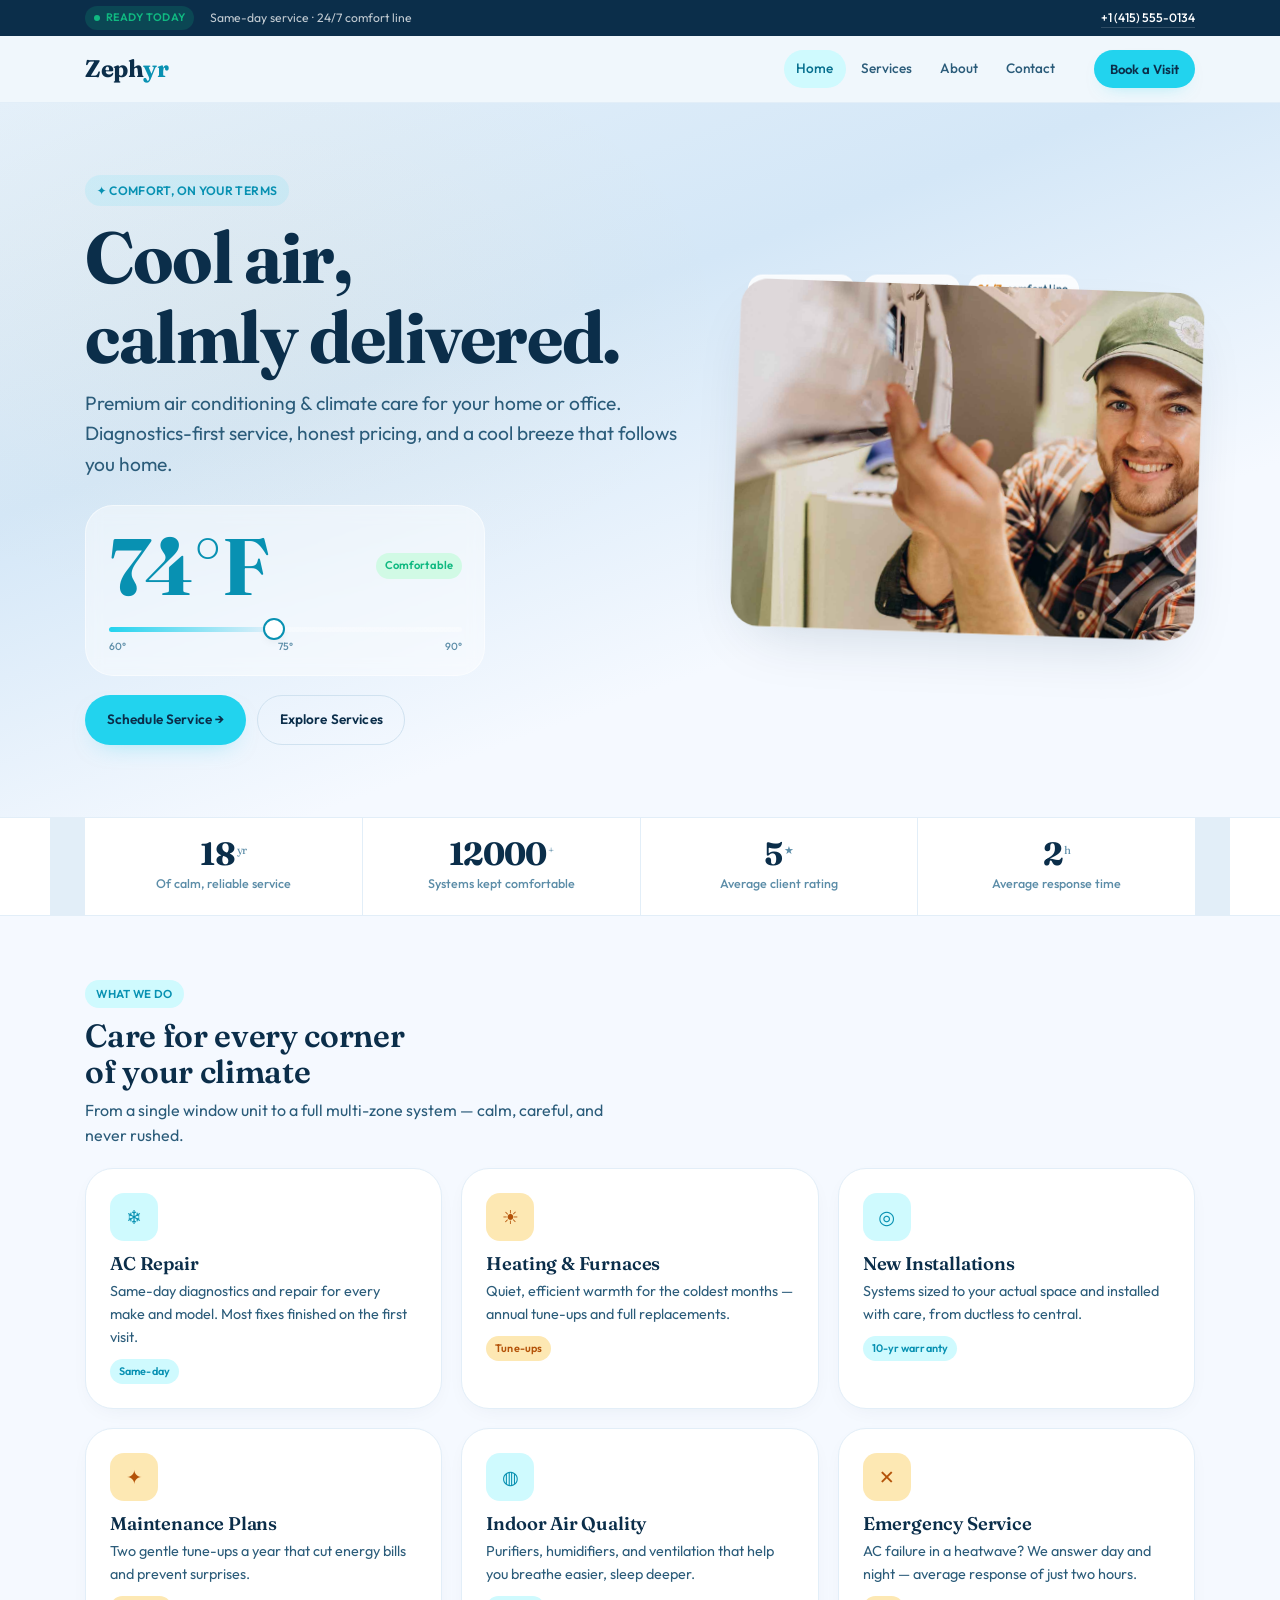
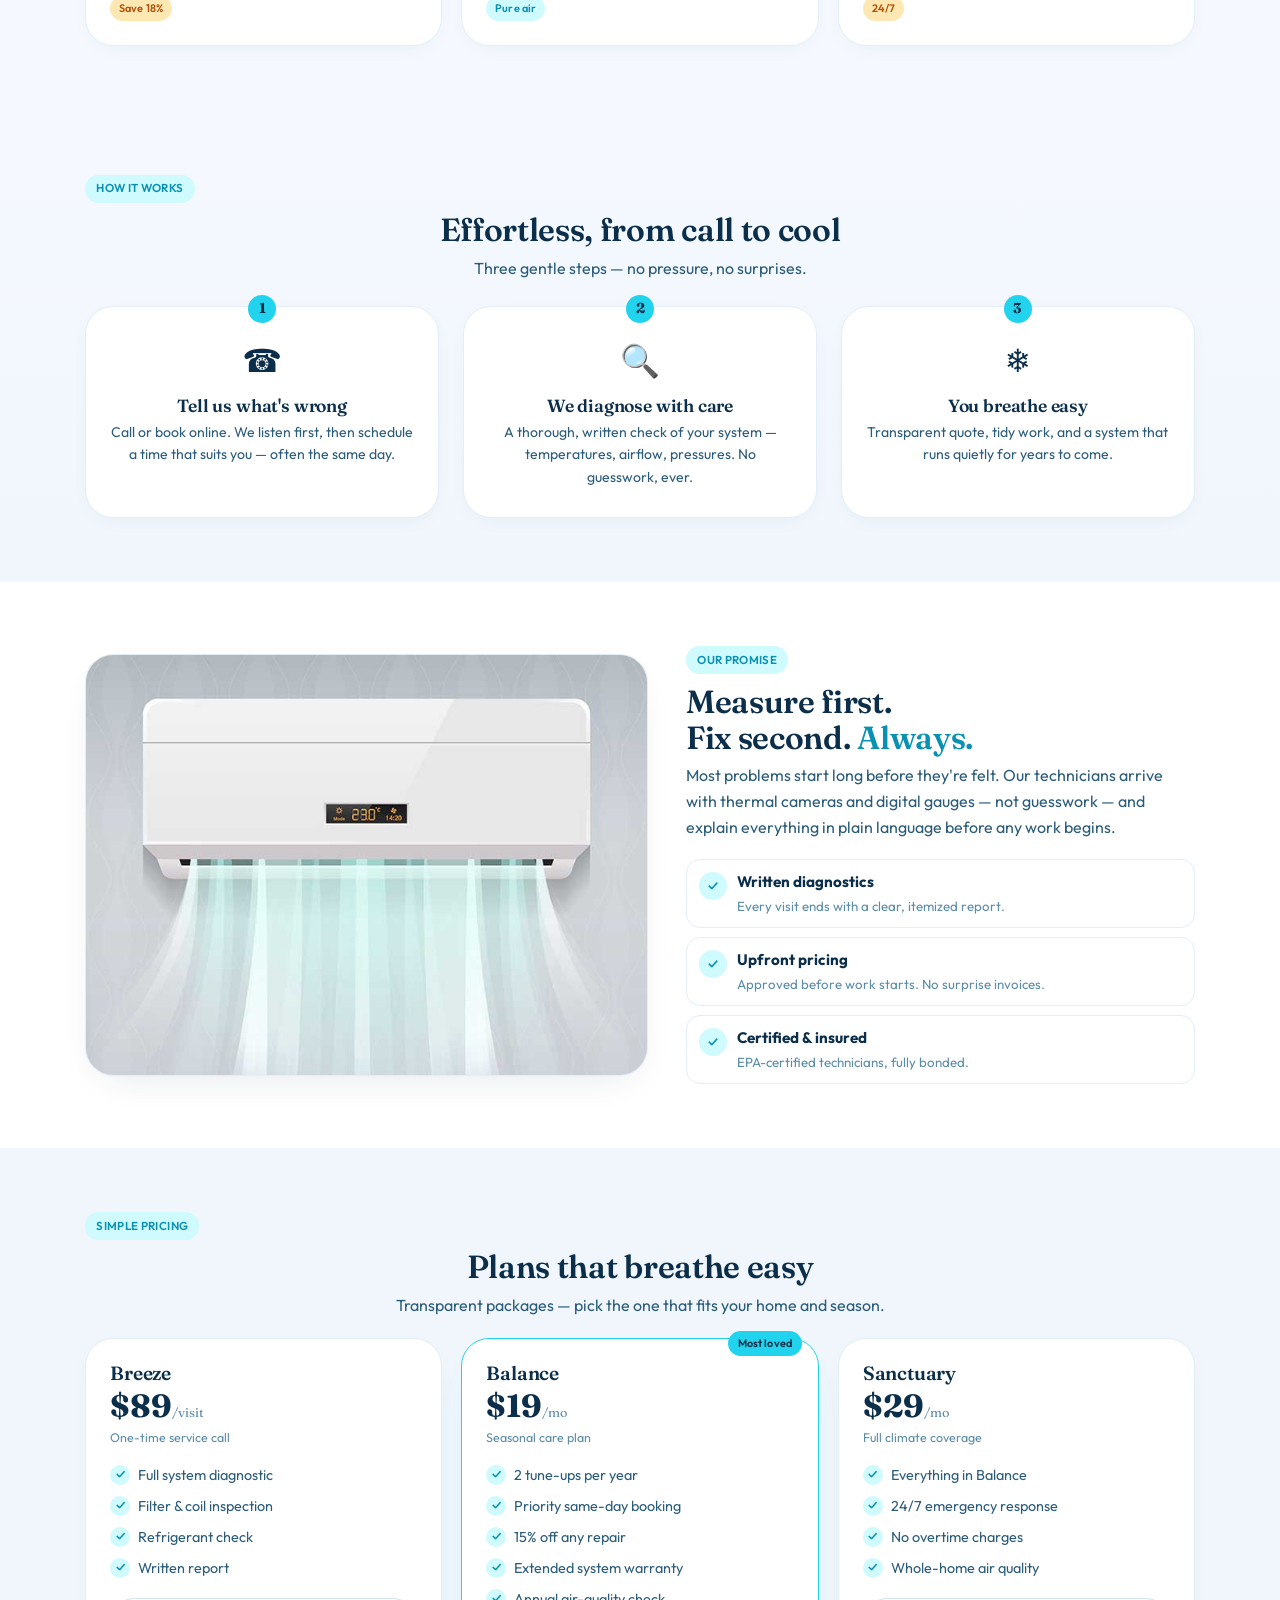
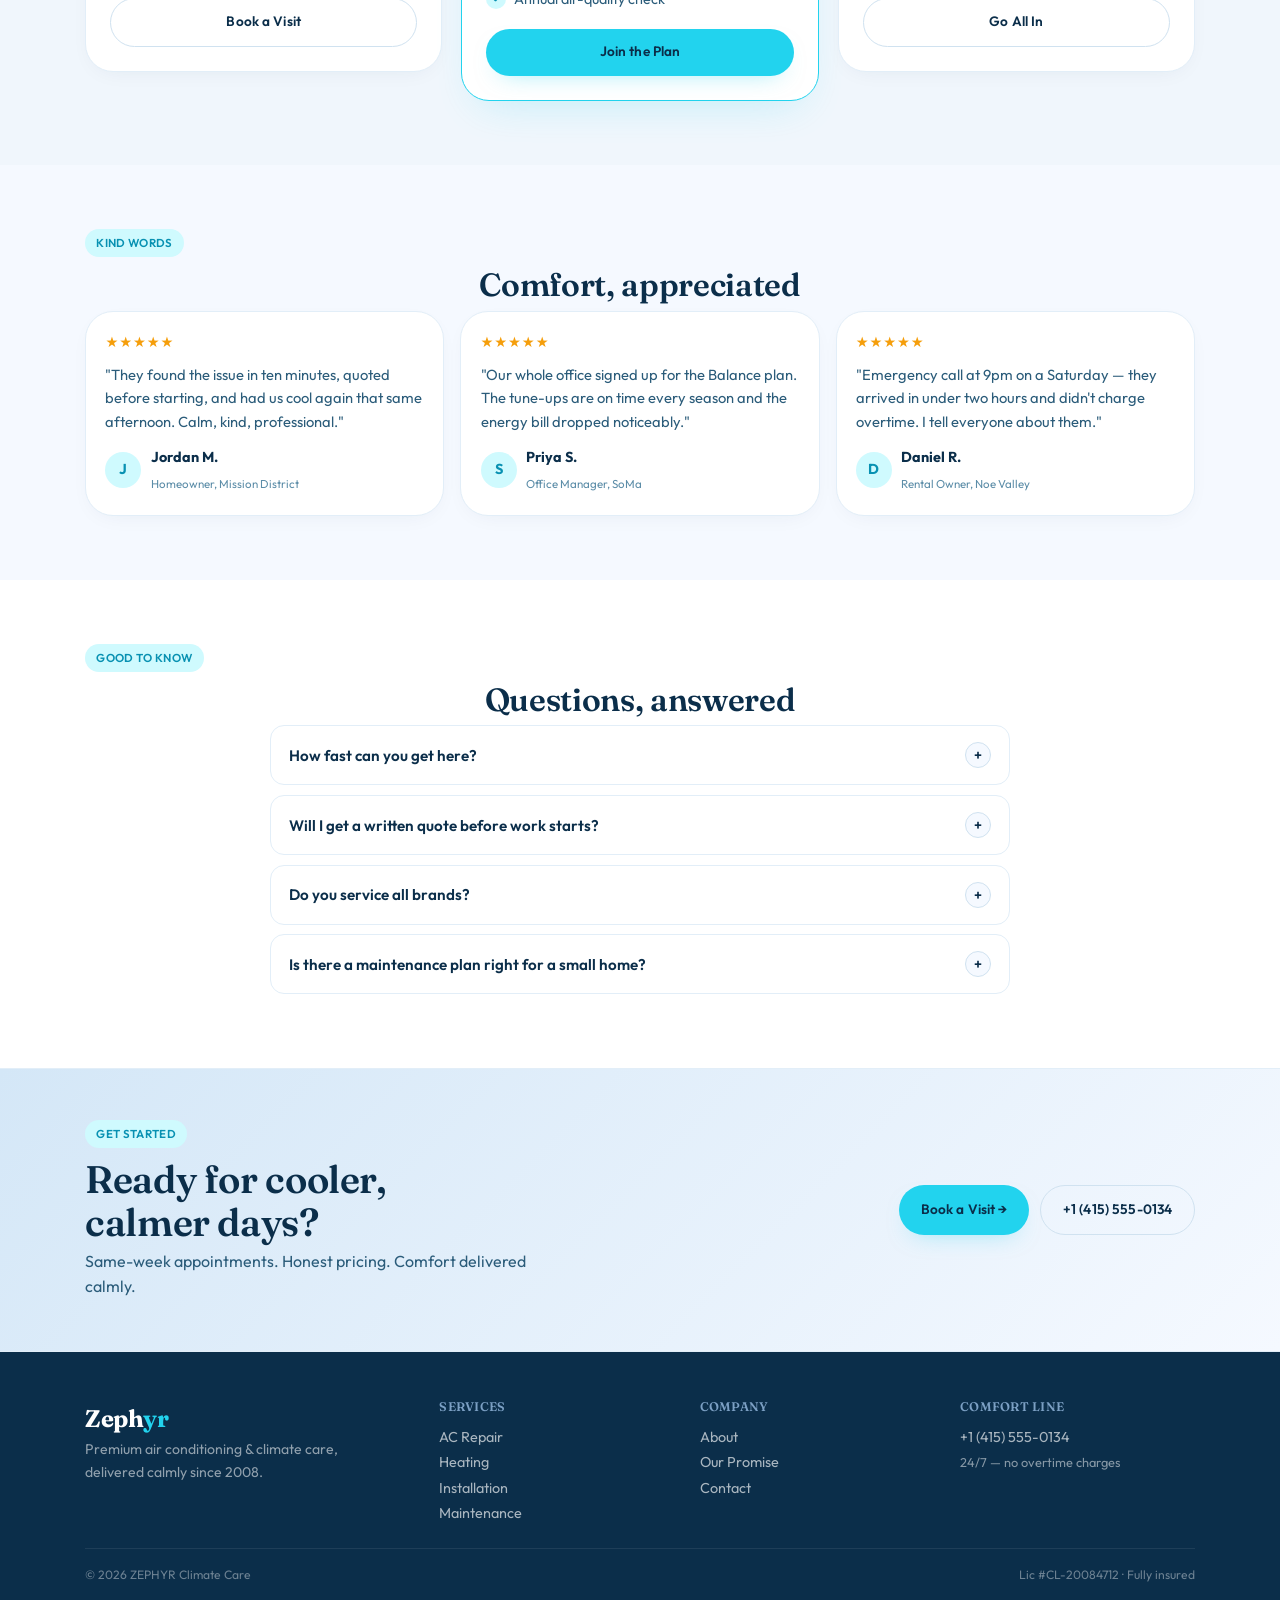
==== commit 65249f1a: "Redesign update — v2026.08.31-2 Version: v2026.08.31-2 Folder: ac-repair-html-template" ====
--- a/index.html
+++ b/index.html
@@ -3,239 +3,302 @@
 <head>
   <meta charset="UTF-8" />
   <meta name="viewport" content="width=device-width, initial-scale=1.0" />
-  <title>AERION — Climate Control &amp; HVAC Service</title>
-  <meta name="description" content="AERION keeps homes and businesses comfortable year-round — AC repair, heating, installation, and 24/7 emergency service by licensed technicians." />
+  <title>ZEPHYR — Cool Air, Calmly Delivered · AC &amp; Climate Service</title>
+  <meta name="description" content="Premium residential and commercial air conditioning, heating, and indoor climate service. Same-day diagnostics, honest pricing, 24/7 comfort — delivered calmly." />
   <link rel="preconnect" href="https://fonts.googleapis.com" />
   <link rel="preconnect" href="https://fonts.gstatic.com" crossorigin />
-  <link href="https://fonts.googleapis.com/css2?family=Barlow+Condensed:wght@400;500;600;700;800&family=Inter:wght@400;500;600;700&family=JetBrains+Mono:wght@400;500;600;700&display=swap" rel="stylesheet" />
+  <link href="https://fonts.googleapis.com/css2?family=Fraunces:wght@400;500;600;700&family=Outfit:wght@400;500;600;700&display=swap" rel="stylesheet" />
   <link rel="stylesheet" href="assets/css/base.css" />
 </head>
 <body>
 
-  <!-- LIVE STATUS BAR -->
-  <div class="statusbar">
-    <div class="container">
-      <span class="live"><span class="dot"></span>SYSTEMS ONLINE</span>
-      <span>Emergency dispatch active — average response 38 min</span>
+  <div class="topbar">
+    <div class="container">
+      <span class="badge"><span class="dot pulse-dot"></span>READY TODAY</span>
+      <span>Same-day service · 24/7 comfort line</span>
       <span class="spacer"></span>
-      <a href="tel:+13125550177">+1 (312) 555-0177</a>
+      <a href="tel:+14155550134">+1 (415) 555-0134</a>
     </div>
   </div>
 
-  <!-- HEADER -->
-  <header class="sitehead">
-    <div class="container">
-      <a href="index.html" class="mark"><span class="glyph">❄</span>AER<span>I</span>ON</a>
+  <header class="header">
+    <div class="container">
+      <a href="index.html" class="logo">Zeph<em>yr</em></a>
       <nav id="mainnav">
-        <a href="index.html" class="active">Home</a>
+        <a href="index.html" aria-current="page">Home</a>
         <a href="service.html">Services</a>
         <a href="about.html">About</a>
         <a href="contact.html">Contact</a>
       </nav>
       <a href="contact.html" class="cta">Book a Visit</a>
-      <button class="burger" id="burger" aria-label="Menu">☰</button>
+      <button class="burger" id="burger" aria-label="Menu" aria-expanded="false">☰</button>
     </div>
   </header>
 
-  <!-- HERO PANEL -->
-  <section class="hero-panel">
-    <div class="container">
-      <div class="hero-meta">
-        <span class="eyebrow">Licensed HVAC · Since 2009</span>
-        <h1>Stay cool.<br/>Stay warm.<br/>Stay comfortable.</h1>
-        <p class="lead">Fast AC repair, reliable heating, and precision installations — by technicians who actually show up. 24/7 emergency dispatch across the metro area.</p>
+  <!-- HERO -->
+  <section class="hero" id="hero">
+    <div class="container">
+      <div class="hero-words">
+        <span class="hero-eyebrow">✦ Comfort, on your terms</span>
+        <h1>Cool air,<br />calmly&nbsp;delivered.</h1>
+        <p class="lead">
+          Premium air conditioning &amp; climate care for your home or office.
+          Diagnostics-first service, honest pricing, and a cool breeze that
+          follows you home.
+        </p>
+
+        <!-- Temperature slider — drag to set your perfect climate -->
+        <div class="temp-zone">
+          <div class="temp-label">
+            <span id="tempreadout" role="status" aria-live="polite" aria-valuenow="74" class="temp-readout">74<sup>°F</sup></span>
+            <span class="temp-mode temp-mode--comf" id="tempmode">Comfortable</span>
+          </div>
+          <input type="range" id="tempthermo" class="temp-slider" min="60" max="90" step="1" value="74" aria-label="Set your ideal temperature" />
+          <div class="temp-scale"><span>60°</span><span>75°</span><span>90°</span></div>
+        </div>
+
         <div class="hero-actions">
-          <a href="contact.html" class="btn-primary">Schedule Service →</a>
-          <a href="tel:+13125550177" class="btn-ghost">Call Now</a>
-        </div>
-        <div class="modes">
-          <span class="mode-badge mode--cool">❄ Cooling</span>
-          <span class="mode-badge mode--warm">🔥 Heating</span>
-          <span class="mode-badge mode--auto">⚙ Maintenance</span>
-        </div>
-      </div>
-      <div class="gauge reveal">
-        <div class="gauge-ticks"></div>
-        <div class="gauge-inner">
-          <span class="temp">72°</span>
-          <span class="label">OPTIMAL</span>
-        </div>
-        <div class="gauge-needle"></div>
-      </div>
-    </div>
-  </section>
-
-  <!-- READOUTS -->
-  <section class="readouts">
-    <div class="container">
-      <div class="cell reveal"><span class="per" data-count="15">0</span><span class="label">Years in business</span></div>
-      <div class="cell reveal d1"><span class="per" data-count="2400">0</span><span class="label">Systems serviced</span></div>
-      <div class="cell reveal d2"><span class="per" data-count="38">0</span><span class="label">Min avg response</span></div>
-      <div class="cell reveal d3"><span class="per" data-count="98">0</span><span class="label">% satisfaction rate</span></div>
+          <a href="contact.html" class="btn btn--ice">Schedule Service →</a>
+          <a href="service.html" class="btn btn--outline">Explore Services</a>
+        </div>
+      </div>
+
+      <div class="hero-visual">
+        <div class="hero-chips">
+          <span class="chip chip--cool"><em>2h</em> avg. response</span>
+          <span class="chip chip--comf"><em>18°</em> cooler, fast</span>
+          <span class="chip chip--warm"><em>24/7</em> comfort line</span>
+        </div>
+        <div class="hero-img-wrap">
+          <img class="hero-img float" src="assets/img/carousel-1.jpg" alt="Modern air conditioning unit in a bright living space" />
+        </div>
+      </div>
+    </div>
+  </section>
+
+  <!-- STATS -->
+  <section class="stats">
+    <div class="container">
+      <div class="stat-cell reveal">
+        <div class="stat-num"><span data-count="18">0</span><small>yr</small></div>
+        <div class="stat-label">Of calm, reliable service</div>
+      </div>
+      <div class="stat-cell reveal d1">
+        <div class="stat-num"><span data-count="12000">0</span><small>+</small></div>
+        <div class="stat-label">Systems kept comfortable</div>
+      </div>
+      <div class="stat-cell reveal d2">
+        <div class="stat-num"><span data-count="4.9">0</span><small>★</small></div>
+        <div class="stat-label">Average client rating</div>
+      </div>
+      <div class="stat-cell reveal d3">
+        <div class="stat-num"><span data-count="2">0</span><small>h</small></div>
+        <div class="stat-label">Average response time</div>
+      </div>
     </div>
   </section>
 
   <!-- SERVICES -->
-  <section class="section" id="services">
-    <div class="container">
-      <span class="kicker">Diagnostic Modules</span>
-      <h2>What we&nbsp;do&nbsp;best</h2>
+  <section class="section section--frost">
+    <div class="container">
+      <span class="section-label">What we do</span>
+      <h2 class="section-title">Care for every corner<br />of your climate</h2>
+      <p class="section-desc">
+        From a single window unit to a full multi-zone system — calm, careful,
+        and never rushed.
+      </p>
       <div class="services-grid">
         <div class="service-card reveal">
-          <div class="icon"><img src="assets/img/icon-01-primary.png" alt="" /></div>
+          <div class="icon">❄</div>
           <h3>AC Repair</h3>
-          <p>Same-day diagnostics and repair for all makes and models. We carry the most common parts on every truck — 87% of fixes happen on the first visit.</p>
+          <p>Same-day diagnostics and repair for every make and model. Most fixes finished on the first visit.</p>
+          <span class="tag">Same-day</span>
         </div>
         <div class="service-card reveal d1">
-          <div class="icon"><img src="assets/img/icon-02-primary.png" alt="" /></div>
-          <h3>Heating Systems</h3>
-          <p>Furnace, boiler, and heat-pump service. From annual tune-ups to full system replacements, we keep your warmth reliable through every cold snap.</p>
+          <div class="icon">☀</div>
+          <h3>Heating &amp; Furnaces</h3>
+          <p>Quiet, efficient warmth for the coldest months — annual tune-ups and full replacements.</p>
+          <span class="tag">Tune-ups</span>
         </div>
         <div class="service-card reveal d2">
-          <div class="icon"><img src="assets/img/icon-03-primary.png" alt="" /></div>
-          <h3>Installation</h3>
-          <p>New HVAC systems sized and installed to spec. Manual J load calculations, duct design, and commissioning — done right the first time.</p>
-        </div>
-        <div class="service-card reveal d3">
-          <div class="icon"><img src="assets/img/icon-04-primary.png" alt="" /></div>
+          <div class="icon">◎</div>
+          <h3>New Installations</h3>
+          <p>Systems sized to your actual space and installed with care, from ductless to central.</p>
+          <span class="tag">10-yr warranty</span>
+        </div>
+        <div class="service-card reveal">
+          <div class="icon">✦</div>
           <h3>Maintenance Plans</h3>
-          <p>Preventive保养that extends equipment life and cuts energy bills. Bi-annual inspections, filter changes, and priority scheduling.</p>
-        </div>
-        <div class="service-card reveal">
-          <div class="icon"><img src="assets/img/icon-05-primary.png" alt="" /></div>
+          <p>Two gentle tune-ups a year that cut energy bills and prevent surprises.</p>
+          <span class="tag">Save 18%</span>
+        </div>
+        <div class="service-card reveal d1">
+          <div class="icon">◍</div>
           <h3>Indoor Air Quality</h3>
-          <p>Air purifiers, humidifiers, and ventilation solutions. Breathe cleaner air — we test, recommend, and install the right filtration for your space.</p>
-        </div>
-        <div class="service-card reveal d1">
-          <div class="icon"><img src="assets/img/icon-06-primary.png" alt="" /></div>
+          <p>Purifiers, humidifiers, and ventilation that help you breathe easier, sleep deeper.</p>
+          <span class="tag">Pure air</span>
+        </div>
+        <div class="service-card reveal d2">
+          <div class="icon">✕</div>
           <h3>Emergency Service</h3>
-          <p>24/7 dispatch for critical failures. No overtime charges on nights and weekends. Average response time: 38 minutes across the metro area.</p>
+          <p>AC failure in a heatwave? We answer day and night — average response of just two hours.</p>
+          <span class="tag">24/7</span>
+        </div>
+      </div>
+    </div>
+  </section>
+
+  <!-- HOW IT WORKS -->
+  <section class="section section--glass">
+    <div class="container">
+      <span class="section-label">How it works</span>
+      <h2 class="section-title text-center" style="text-align:center">Effortless, from call to cool</h2>
+      <p class="section-desc text-center" style="text-align:center;margin-left:auto;margin-right:auto">
+        Three gentle steps — no pressure, no surprises.
+      </p>
+      <div class="steps-grid">
+        <div class="step-card reveal">
+          <span class="icon">☎</span>
+          <h3>Tell us what's wrong</h3>
+          <p>Call or book online. We listen first, then schedule a time that suits you — often the same day.</p>
+        </div>
+        <div class="step-card reveal d1">
+          <span class="icon">🔍</span>
+          <h3>We diagnose with care</h3>
+          <p>A thorough, written check of your system — temperatures, airflow, pressures. No guesswork, ever.</p>
+        </div>
+        <div class="step-card reveal d2">
+          <span class="icon">❄</span>
+          <h3>You breathe easy</h3>
+          <p>Transparent quote, tidy work, and a system that runs quietly for years to come.</p>
         </div>
       </div>
     </div>
   </section>
 
   <!-- FEATURE SPLIT -->
-  <section class="feature section--wash">
-    <div class="container">
-      <div class="frame reveal"><img src="assets/img/feature.jpg" alt="AERION technician performing HVAC diagnostics" /></div>
-      <div>
-        <span class="kicker">Why AERION</span>
-        <h2>Diagnostics, not&nbsp;guesswork</h2>
-        <p>Every service call starts with a full system readout — temperature differential, airflow measurements, refrigerant pressure, and electrical analysis. We don't guess; we measure.</p>
-        <p>Our technicians carry thermal cameras, digital manometers, and refrigerant scales on every truck. You get a written report with findings and options — not a surprise invoice.</p>
-        <a href="about.html" class="link">See our process →</a>
-      </div>
-    </div>
-  </section>
-
-  <!-- EMERGENCY BAND -->
-  <section class="emergency">
-    <div class="container">
-      <div>
-        <span class="eyebrow">System Critical?</span>
-        <h2>24/7 Emergency Dispatch</h2>
-        <p>AC failure in August. Furnace out in January. We respond fast — average 38 minutes, day or night, weekends and holidays included.</p>
-      </div>
-      <div class="actions">
-        <a href="tel:+13125550177" class="btn-primary">Call Emergency Line →</a>
+  <section class="section section--white">
+    <div class="container">
+      <div class="feature-split">
+        <div class="frame reveal">
+          <img src="assets/img/feature.jpg" alt="ZEPHYR technician checking an air conditioning system" />
+        </div>
+        <div>
+          <span class="section-label">Our promise</span>
+          <h2 class="section-title">Measure first.<br />Fix second. <em style="color:var(--ice-600);font-style:normal">Always.</em></h2>
+          <p class="section-desc">
+            Most problems start long before they're felt. Our technicians arrive
+            with thermal cameras and digital gauges — not guesswork — and explain
+            everything in plain language before any work begins.
+          </p>
+          <ul>
+            <li class="reveal"><span class="ic">✓</span><div><b>Written diagnostics</b><span>Every visit ends with a clear, itemized report.</span></div></li>
+            <li class="reveal d1"><span class="ic">✓</span><div><b>Upfront pricing</b><span>Approved before work starts. No surprise invoices.</span></div></li>
+            <li class="reveal d2"><span class="ic">✓</span><div><b>Certified &amp; insured</b><span>EPA-certified technicians, fully bonded.</span></div></li>
+          </ul>
+        </div>
       </div>
     </div>
   </section>
 
   <!-- PRICING -->
-  <section class="pricing section" id="pricing">
-    <div class="container">
-      <span class="kicker">Service Plans</span>
-      <h2>Transparent&nbsp;pricing</h2>
-      <div class="services-grid" style="grid-template-columns:repeat(3,1fr)">
+  <section class="section section--surface">
+    <div class="container">
+      <span class="section-label">Simple pricing</span>
+      <h2 class="section-title text-center" style="text-align:center">Plans that breathe easy</h2>
+      <p class="section-desc text-center" style="text-align:center;margin-left:auto;margin-right:auto">
+        Transparent packages — pick the one that fits your home and season.
+      </p>
+      <div class="pricing-grid">
         <div class="plan reveal">
-          <span class="eyebrow">Diagnostic</span>
-          <div class="price">$89</div>
-          <span class="per">one-time visit</span>
+          <h3>Breeze</h3>
+          <div class="price">$89<small>/visit</small></div>
+          <span class="per">One-time service call</span>
           <ul>
-            <li>Full system readout</li>
-            <li>Written findings report</li>
-            <li>Repair quote on the spot</li>
-            <li>No fix, no fee guarantee</li>
+            <li>Full system diagnostic</li>
+            <li>Filter &amp; coil inspection</li>
+            <li>Refrigerant check</li>
+            <li>Written report</li>
           </ul>
-          <a href="contact.html" class="btn-primary btn-wide">Book Diagnostic</a>
+          <a href="contact.html" class="btn btn--outline btn--wide">Book a Visit</a>
         </div>
         <div class="plan plan--featured reveal d1">
-          <span class="eyebrow">Maintenance</span>
-          <div class="price">$19<span style="font-size:1.2rem">.99/mo</span></div>
-          <span class="per">per system</span>
+          <span class="plan-badge">Most loved</span>
+          <h3>Balance</h3>
+          <div class="price">$19<small>/mo</small></div>
+          <span class="per">Seasonal care plan</span>
           <ul>
-            <li>Bi-annual tune-ups</li>
-            <li>Filter changes included</li>
-            <li>Priority scheduling</li>
-            <li>10% off all repairs</li>
-            <li>24/7 emergency line</li>
+            <li>2 tune-ups per year</li>
+            <li>Priority same-day booking</li>
+            <li>15% off any repair</li>
+            <li>Extended system warranty</li>
+            <li>Annual air-quality check</li>
           </ul>
-          <a href="contact.html" class="btn-primary btn-wide">Start Plan</a>
+          <a href="contact.html" class="btn btn--ice btn--wide">Join the Plan</a>
         </div>
         <div class="plan reveal d2">
-          <span class="eyebrow">Installation</span>
-          <div class="price">Custom</div>
-          <span class="per">project quote</span>
+          <h3>Sanctuary</h3>
+          <div class="price">$29<small>/mo</small></div>
+          <span class="per">Full climate coverage</span>
           <ul>
-            <li>Manual J load calculation</li>
-            <li>Duct design included</li>
-            <li>Equipment procurement</li>
-            <li>Full commissioning</li>
-            <li>10-year warranty</li>
+            <li>Everything in Balance</li>
+            <li>24/7 emergency response</li>
+            <li>No overtime charges</li>
+            <li>Whole-home air quality</li>
           </ul>
-          <a href="contact.html" class="btn-primary btn-wide">Get Estimate</a>
+          <a href="contact.html" class="btn btn--outline btn--wide">Go All In</a>
         </div>
       </div>
     </div>
   </section>
 
   <!-- TESTIMONIALS -->
-  <section class="section section--surface">
-    <div class="container">
-      <span class="kicker">System Logs</span>
-      <h2>What our&nbsp;clients&nbsp;say</h2>
-      <div class="services-grid" style="grid-template-columns:repeat(3,1fr)">
-        <div class="service-card reveal">
+  <section class="section section--frost">
+    <div class="container">
+      <span class="section-label">Kind words</span>
+      <h2 class="section-title text-center" style="text-align:center">Comfort, appreciated</h2>
+      <div class="testimonials-grid">
+        <div class="testimonial-card reveal">
           <div class="stars">★★★★★</div>
-          <p>"Our AC died during a heatwave. AERION had a tech at our door in under 30 minutes. Diagnosed and fixed the same afternoon."</p>
-          <span class="label">— Sarah M., Lincoln Park</span>
-        </div>
-        <div class="service-card reveal d1">
+          <p>"They found the issue in ten minutes, quoted before starting, and had us cool again that same afternoon. Calm, kind, professional."</p>
+          <div class="who"><span class="avatar">J</span><div><b>Jordan M.</b><br /><span>Homeowner, Mission District</span></div></div>
+        </div>
+        <div class="testimonial-card reveal d1">
           <div class="stars">★★★★★</div>
-          <p>"The maintenance plan pays for itself. Our energy bills dropped 18% after their first tune-up. No more surprise breakdowns."</p>
-          <span class="label">— James R., Wicker Park</span>
-        </div>
-        <div class="service-card reveal d2">
+          <p>"Our whole office signed up for the Balance plan. The tune-ups are on time every season and the energy bill dropped noticeably."</p>
+          <div class="who"><span class="avatar">S</span><div><b>Priya S.</b><br /><span>Office Manager, SoMa</span></div></div>
+        </div>
+        <div class="testimonial-card reveal d2">
           <div class="stars">★★★★★</div>
-          <p>"New furnace install was seamless. They handled the permit, the inspection, and had everything running before the first cold snap."</p>
-          <span class="label">— Priya K., Evanston</span>
+          <p>"Emergency call at 9pm on a Saturday — they arrived in under two hours and didn't charge overtime. I tell everyone about them."</p>
+          <div class="who"><span class="avatar">D</span><div><b>Daniel R.</b><br /><span>Rental Owner, Noe Valley</span></div></div>
         </div>
       </div>
     </div>
   </section>
 
   <!-- FAQ -->
-  <section class="faq section" id="faq">
-    <div class="container">
-      <span class="kicker">Knowledge Base</span>
-      <h2>Frequently&nbsp;asked</h2>
-      <div class="faq-item">
-        <button class="faq-q" aria-expanded="false">How quickly can you respond to an emergency?<span class="icon">+</span></button>
-        <div class="faq-a"><p>Average emergency response is 38 minutes across our metro service area. We dispatch 24/7, including holidays, with no overtime surcharges.</p></div>
-      </div>
-      <div class="faq-item">
-        <button class="faq-q" aria-expanded="false">Do you service all AC brands?<span class="icon">+</span></button>
-        <div class="faq-a"><p>Yes. Our technicians are certified across all major manufacturers — Carrier, Trane, Lennox, Daikin, Mitsubishi, and more. We carry universal parts and order brand-specific components as needed.</p></div>
-      </div>
-      <div class="faq-item">
-        <button class="faq-q" aria-expanded="false">What's included in the maintenance plan?<span class="icon">+</span></button>
-        <div class="faq-a"><p>Two full tune-ups per year (cooling season + heating season), filter replacements, coil cleaning, refrigerant check, electrical inspection, and priority scheduling for any repairs.</p></div>
-      </div>
-      <div class="faq-item">
-        <button class="faq-q" aria-expanded="false">How do I know if I need a repair or full replacement?<span class="icon">+</span></button>
-        <div class="faq-a"><p>We start with a diagnostic readout — checking system age, efficiency degradation, and repair cost vs. replacement value. You get a written report with honest recommendations, not a hard sell.</p></div>
+  <section class="section section--white">
+    <div class="container">
+      <span class="section-label">Good to know</span>
+      <h2 class="section-title text-center" style="text-align:center">Questions, answered</h2>
+      <div class="faq">
+        <div class="faq-item reveal">
+          <button class="faq-q" aria-expanded="false">How fast can you get here? <span>+</span></button>
+          <div class="faq-a">For most calls we arrive the same day. Emergency service runs 24/7 with an average response time of about two hours.</div>
+        </div>
+        <div class="faq-item reveal d1">
+          <button class="faq-q" aria-expanded="false">Will I get a written quote before work starts? <span>+</span></button>
+          <div class="faq-a">Always. We diagnose, explain your options in plain language, and confirm a fixed price with you before any work begins — no surprises on the invoice.</div>
+        </div>
+        <div class="faq-item reveal d2">
+          <button class="faq-q" aria-expanded="false">Do you service all brands? <span>+</span></button>
+          <div class="faq-a">Yes — Carrier, Trane, Lennox, Mitsubishi, Daikin, Rheem, and most others. Our technicians are manufacturer-trained on the major systems.</div>
+        </div>
+        <div class="faq-item reveal d3">
+          <button class="faq-q" aria-expanded="false">Is there a maintenance plan right for a small home? <span>+</span></button>
+          <div class="faq-a">Absolutely. The Balance plan is designed for single homes and small offices: two tune-ups a year, priority booking, and 15% off repairs.</div>
+        </div>
       </div>
     </div>
   </section>
@@ -244,54 +307,49 @@
   <section class="cta-band">
     <div class="container">
       <div>
-        <span class="kicker">Ready to Roll</span>
-        <h2>Book your service&nbsp;visit</h2>
-        <p>Same-week appointments. Licensed, insured, and guaranteed. No surprise fees.</p>
+        <span class="section-label">Get started</span>
+        <h2>Ready for cooler,<br />calmer days?</h2>
+        <p>Same-week appointments. Honest pricing. Comfort delivered calmly.</p>
       </div>
       <div class="actions">
-        <a href="contact.html" class="btn-primary">Schedule Now →</a>
-        <a href="tel:+13125550177" class="btn-ghost">+1 (312) 555-0177</a>
-      </div>
-    </div>
-  </section>
-
-  <!-- FOOTER -->
+        <a href="contact.html" class="btn btn--ice">Book a Visit →</a>
+        <a href="tel:+14155550134" class="btn btn--outline">+1 (415) 555-0134</a>
+      </div>
+    </div>
+  </section>
+
   <footer class="footer">
     <div class="container">
       <div class="footer-grid">
         <div>
-          <div class="brand">AER<span>I</span>ON</div>
-          <p>Licensed HVAC services for residential and commercial properties. Comfort engineered.</p>
+          <div class="brand">Zeph<em>yr</em></div>
+          <p>Premium air conditioning &amp; climate care, delivered calmly since 2008.</p>
         </div>
         <div>
           <h4>Services</h4>
           <a href="service.html">AC Repair</a><br />
-          <a href="service.html">Heating Systems</a><br />
+          <a href="service.html">Heating</a><br />
           <a href="service.html">Installation</a><br />
-          <a href="service.html">Maintenance Plans</a><br />
-          <a href="service.html">Air Quality</a>
+          <a href="service.html">Maintenance</a>
         </div>
         <div>
           <h4>Company</h4>
           <a href="about.html">About</a><br />
-          <a href="about.html">Our Process</a><br />
-          <a href="about.html">Careers</a><br />
+          <a href="about.html">Our Promise</a><br />
           <a href="contact.html">Contact</a>
         </div>
         <div>
-          <h4>Emergency</h4>
-          <a href="tel:+13125550177">+1 (312) 555-0177</a><br />
-          <span class="label">24/7 dispatch — no overtime charges</span><br />
-          <a href="mailto:dispatch@aerionhvac.com">dispatch@aerionhvac.com</a>
+          <h4>Comfort Line</h4>
+          <a href="tel:+14155550134">+1 (415) 555-0134</a><br />
+          <span style="font-size:.8rem;color:rgba(255,255,255,.5)">24/7 — no overtime charges</span>
         </div>
       </div>
       <div class="base">
-        <span>© <span data-year></span> AERION HVAC Services</span>
-        <span>Lic #HV-20091742 · Fully insured</span>
+        <span>© <span data-year></span> ZEPHYR Climate Care</span>
+        <span>Lic #CL-20084712 · Fully insured</span>
       </div>
     </div>
   </footer>
-
   <script src="assets/js/main.js"></script>
 </body>
 </html>
--- a/assets/css/base.css
+++ b/assets/css/base.css
@@ -1,593 +1,625 @@
 /* =============================================================
-   AERION — Climate Control & HVAC Service
-   Design system for an air conditioning / heating / ventilation company.
-
-   Thesis: "A climate control panel — every section reads like a
-   system status readout, the hero is a live thermostat, and
-   the service cards are diagnostic modules."
-
-   Materials: brushed metal, glass gauge, thermostat dial, duct grille
-   Motion:    fan spin / airflow sweep / thermostat tick
-   Grammar:   industrial control panel — status bars, gauge clusters
+   ZEPHYR — Climate & Air
+   Premium AC / HVAC service template — Cool Breeze DNA
+   Design system: frost glass, sky gradient, soft serif + clean sans
    ============================================================= */
 
 :root{
-  /* HVAC palette — cool blue, warm orange, graphite metal */
-  --metal:       #1C2127;
-  --metal-2:     #262D36;
-  --surface:     #F4F6F8;
-  --surface-2:   #EDF0F3;
-  --ink:         #141820;
-  --ink-soft:    #3D4550;
-  --muted:       #6E7A86;
-  --line:        #D0D7DE;
-  --line-strong: #B3BCC5;
-
-  --cool:        #2D8CF0;      /* cooling blue — primary */
-  --cool-600:    #1B6DC0;
-  --cool-700:    #135396;
-  --cool-tint:   #D8EAFB;
-
-  --warm:        #E8723A;      /* heating orange — secondary */
-  --warm-600:    #C45A28;
-  --warm-tint:   #FCE8DD;
-
-  --ice:         #A0D8F0;      /* frost accent */
-  --flame:       #F05A28;      /* emergency red */
-  --flame-tint:  #FDECE6;
-
-  /* Neutral — cool steel grey */
-  --n-50:  #F8FAFB;
-  --n-100: #EFF2F5;
-  --n-200: #D8DFE6;
-  --n-300: #B8C3CD;
-  --n-400: #8A96A1;
-  --n-500: #6E7A86;
-  --n-600: #4E5A66;
-  --n-700: #3D4550;
-  --n-800: #262D36;
-  --n-900: #141820;
-
-  /* Type */
-  --font-display: "Barlow Condensed", "Arial Narrow", sans-serif;
-  --font-body:    "Inter", system-ui, -apple-system, sans-serif;
-  --font-mono:    "JetBrains Mono", ui-monospace, monospace;
-
-  --fs-hero:   clamp(2.8rem, 7vw, 5.2rem);
-  --fs-h1:     clamp(2.1rem, 4.4vw, 3.2rem);
-  --fs-h2:     clamp(1.6rem, 3.2vw, 2.4rem);
-  --fs-h3:     clamp(1.2rem, 2vw, 1.5rem);
+  /* ---- Cool-breeze palette ---- */
+  --sky:       #E4F0FA;
+  --sky-2:     #D4E7F7;
+  --frost:     #F5F9FF;
+  --frost-2:   #EFF5FB;
+  --surface:   #F0F6FC;
+  --surface-2: #E5EDF6;
+
+  --ice:       #22D3EE;
+  --ice-600:   #0891B2;
+  --ice-700:   #066F8E;
+  --ice-tint:  #CFFAFE;
+  --ice-soft:  #D4F2F8;
+
+  --amber:     #F59E0B;
+  --amber-600: #D97706;
+  --amber-700: #B45309;
+  --amber-tint:#FEF3C7;
+  --amber-soft:#FDE8B3;
+
+  --ink:       #0B2E4A;
+  --ink-soft:  #2B5C7A;
+  --ink-muted:   #5C8DA8;
+  --muted:     #7CA0C4;
+  --line:      #D0E2F0;
+  --line-soft: #E2EEF8;
+
+  --white:     #FFFFFF;
+  --green:     #10B981;
+  --green-tint:#D1FAE5;
+
+  --comp-cool: #22D3EE;
+  --comp-warm: #F59E0B;
+  --comp-opt:  #10B981;
+
+  /* ---- Type ---- */
+  --font-display: "Fraunces", "Georgia", serif;
+  --font-body:    "Outfit", system-ui, -apple-system, sans-serif;
+
+  --fs-hero:   clamp(2.6rem, 6vw, 4.5rem);
+  --fs-h1:     clamp(2rem, 4vw, 3rem);
+  --fs-h2:     clamp(1.5rem, 3vw, 2rem);
+  --fs-h3:     clamp(1.15rem, 1.8vw, 1.4rem);
   --fs-lead:   clamp(1.05rem, 1.6vw, 1.2rem);
   --fs-body:   1rem;
   --fs-small:  .88rem;
-  --fs-micro:  .72rem;
-
-  --r:    8px;
-  --r-lg: 14px;
-  --r-xl: 20px;
+  --fs-micro:  .76rem;
+  --fs-temp:   clamp(3rem, 7vw, 5rem);
+
+  --r-sm: 8px;
+  --r:    14px;
+  --r-lg: 20px;
+  --r-xl: 28px;
+  --r-glass: 24px;
   --pill: 999px;
 
   --maxw: 1180px;
   --gutter: clamp(1rem, 4vw, 2.2rem);
 
-  --ease: cubic-bezier(.2,.65,.2,1);
+  --ease: cubic-bezier(.25,.1,.25,1);
   --ease-out: cubic-bezier(.16,1,.3,1);
+  --ease-bounce: cubic-bezier(.34,1.6,.4,1);
   --t: .35s var(--ease);
-
-  --sh-soft: 0 6px 24px -14px rgba(20,24,32,.18);
-  --sh-card: 0 14px 36px -20px rgba(20,24,32,.24);
-  --sh-gauge: 0 20px 50px -28px rgba(20,24,32,.35);
+  --t-fast: .2s var(--ease);
+
+  --sh-soft: 0 6px 24px -12px rgba(11,46,74,.1);
+  --sh-card: 0 14px 40px -18px rgba(11,46,74,.14);
+  --sh-glass: 0 12px 40px -16px rgba(11,46,74,.12);
+  --sh-lg: 0 24px 60px -24px rgba(11,46,74,.18);
+
+  --tint-ratio: 0.35; /* 0=cool blue, 1=warm amber — updated by JS */
 }
 
 *{box-sizing:border-box}
 html{scroll-behavior:smooth;-webkit-text-size-adjust:100%}
 body{
   margin:0;
-  background:var(--surface);
+  background:var(--frost);
   color:var(--ink);
   font-family:var(--font-body);
   font-size:var(--fs-body);
-  line-height:1.62;
+  line-height:1.6;
   -webkit-font-smoothing:antialiased;
 }
-img{max-width:100%;display:block}
+img{max-width:100%;display:block;height:auto}
 a{color:inherit;text-decoration:none}
-h1,h2,h3,h4{font-family:var(--font-display);font-weight:700;line-height:1.06;letter-spacing:-.01em;margin:0}
-p{margin:0 0 1rem}
+h1,h2,h3,h4{
+  font-family:var(--font-display);
+  font-weight:600;
+  line-height:1.12;
+  letter-spacing:-.01em;
+  margin:0;
+  color:var(--ink);
+}
+h1{font-weight:700}
+p{margin:0 0 1rem;color:var(--ink-soft)}
 ul{margin:0;padding:0;list-style:none}
 .container{width:100%;max-width:var(--maxw);margin:0 auto;padding-inline:var(--gutter)}
-
-/* ---------- Status bar (top ticker) ---------- */
-.statusbar{
-  background:var(--metal);
-  color:#B8C3CD;
-  font-family:var(--font-mono);
-  font-size:.66rem;
-  letter-spacing:.08em;
-  text-transform:uppercase;
-}
-.statusbar .container{
+.sr-only{position:absolute;width:1px;height:1px;padding:0;margin:-1px;overflow:hidden;clip:rect(0,0,0,0);border:0}
+
+/* ---- Glass surface ---- */
+.glass{
+  background:rgba(255,255,255,.68);
+  backdrop-filter:blur(16px) saturate(1.2);
+  -webkit-backdrop-filter:blur(16px) saturate(1.2);
+  border:1px solid rgba(255,255,255,.5);
+  border-radius:var(--r-glass);
+  box-shadow:var(--sh-glass);
+}
+
+/* ---- Buttons ---- */
+.btn{
+  display:inline-flex;align-items:center;gap:.5rem;
+  font-family:var(--font-body);font-size:.85rem;font-weight:600;
+  padding:.8rem 1.35rem;border-radius:var(--pill);
+  border:0;cursor:pointer;
+  transition:background var(--t),transform var(--t),box-shadow var(--t),color var(--t);
+  letter-spacing:.01em;
+}
+.btn:hover{transform:translateY(-2px)}
+.btn--ice{
+  background:var(--ice);color:var(--ink);
+  box-shadow:0 10px 24px -14px rgba(34,211,238,.5);
+}
+.btn--ice:hover{background:var(--ice-600);color:var(--white);box-shadow:0 12px 28px -16px rgba(34,211,238,.5)}
+.btn--amber{
+  background:var(--amber);color:var(--white);
+  box-shadow:0 10px 24px -14px rgba(245,158,11,.5);
+}
+.btn--amber:hover{background:var(--amber-600);box-shadow:0 12px 28px -16px rgba(245,158,11,.5)}
+.btn--outline{
+  background:transparent;color:var(--ink);
+  border:1.5px solid var(--line);
+}
+.btn--outline:hover{background:var(--frost);border-color:var(--muted)}
+.btn--white{
+  background:var(--white);color:var(--ink);
+  box-shadow:0 10px 24px -14px rgba(0,0,0,.08);
+}
+.btn--white:hover{box-shadow:0 14px 32px -18px rgba(0,0,0,.14)}
+.btn--wide{width:100%;justify-content:center}
+
+/* ---- Top bar ---- */
+.topbar{
+  background:var(--ink);
+  color:rgba(255,255,255,.75);
+  font-size:.76rem;
+}
+.topbar .container{
   display:flex;align-items:center;gap:1rem;
-  min-height:32px;flex-wrap:wrap;
-}
-.statusbar .live{
-  width:7px;height:7px;border-radius:50%;
-  background:#3AE87A;
-  box-shadow:0 0 0 3px rgba(58,232,122,.2);
-  animation:pulse-live 2s ease infinite;
-}
-@keyframes pulse-live{0%,100%{box-shadow:0 0 0 3px rgba(58,232,122,.2)}50%{box-shadow:0 0 0 6px rgba(58,232,122,.08)}}
-.statusbar .msg{opacity:.9}
-.statusbar .spacer{flex:1}
-.statusbar a{color:#fff;font-weight:600;border-bottom:1px solid rgba(255,255,255,.22)}
-.statusbar a:hover{border-color:#fff}
-
-/* ---------- Header — industrial panel ---------- */
-.sitehead{
+  min-height:36px;flex-wrap:wrap;
+}
+.topbar .badge{
+  display:inline-flex;align-items:center;gap:.35rem;
+  background:rgba(16,185,129,.18);
+  color:var(--green);
+  padding:.2rem .55rem;border-radius:var(--pill);
+  font-weight:600;font-size:.68rem;letter-spacing:.02em;
+}
+.topbar .dot{width:6px;height:6px;border-radius:50%;background:var(--green);display:inline-block}
+.topbar .spacer{flex:1}
+.topbar a{color:var(--white);font-weight:500;border-bottom:1px solid rgba(255,255,255,.15);transition:border-color var(--t-fast)}
+.topbar a:hover{border-color:var(--white)}
+
+/* ---- Header ---- */
+.header{
   position:sticky;top:0;z-index:40;
-  background:rgba(244,246,248,.88);
-  backdrop-filter:blur(12px) saturate(1.05);
-  border-bottom:1px solid var(--line);
-}
-.sitehead .container{
+  background:rgba(240,246,252,.88);
+  backdrop-filter:blur(14px) saturate(1.1);
+  -webkit-backdrop-filter:blur(14px) saturate(1.1);
+  border-bottom:1px solid var(--line-soft);
+}
+.header .container{
   display:flex;align-items:center;gap:1.2rem;
-  min-height:62px;
-}
-.mark{
-  display:flex;align-items:center;gap:.65rem;
-  font-family:var(--font-display);font-weight:800;
-  font-size:1.4rem;letter-spacing:.01em;text-transform:uppercase;
-}
-.mark .glyph{
-  width:34px;height:34px;border-radius:8px;
-  display:grid;place-items:center;
-  background:var(--cool);color:#fff;font-size:.95rem;
-  box-shadow:0 6px 14px -8px rgba(45,140,240,.6);
-}
-.mark em{font-style:normal;color:var(--cool)}
-.sitehead nav{margin-left:auto;display:flex;gap:.15rem;align-items:center}
-.sitehead nav a{
-  font-family:var(--font-display);font-size:.78rem;
-  letter-spacing:.06em;text-transform:uppercase;font-weight:600;
-  color:var(--ink-soft);padding:.5rem .7rem;border-radius:var(--pill);
+  min-height:66px;
+}
+.logo{
+  font-family:var(--font-display);font-weight:700;
+  font-size:1.5rem;letter-spacing:-.02em;color:var(--ink);line-height:1;
+}
+.logo em{font-style:normal;color:var(--ice-600)}
+.header nav{margin-left:auto;display:flex;gap:.15rem;align-items:center}
+.header nav a{
+  font-size:.85rem;font-weight:500;
+  color:var(--ink-soft);padding:.5rem .8rem;border-radius:var(--pill);
   transition:background var(--t),color var(--t);
 }
-.sitehead nav a:hover,.sitehead nav a.active{color:var(--ink);background:var(--cool-tint)}
-.sitehead .cta{
+.header nav a:hover,.header nav a[aria-current="page"]{background:var(--ice-tint);color:var(--ice-700)}
+.header .cta{
   margin-left:.4rem;
-  display:inline-flex;align-items:center;gap:.4rem;
-  background:var(--warm);color:#fff;
-  font-family:var(--font-display);font-size:.78rem;
-  letter-spacing:.06em;text-transform:uppercase;font-weight:700;
-  padding:.6rem 1rem;border-radius:var(--pill);
-  border:1px solid var(--warm-600);
+  background:var(--ice);color:var(--ink);
+  font-weight:600;font-size:.82rem;
+  padding:.55rem 1rem;border-radius:var(--pill);
   transition:background var(--t),transform var(--t),box-shadow var(--t);
-  box-shadow:0 8px 16px -10px rgba(232,114,58,.7);
-}
-.sitehead .cta:hover{background:var(--warm-600);transform:translateY(-1px)}
-.burger{display:none;background:none;border:0;font-size:1.5rem;cursor:pointer;color:var(--ink);margin-left:auto}
-
-/* ---------- HERO : thermostat control panel ---------- */
-.hero-panel{
+  box-shadow:0 8px 18px -12px rgba(34,211,238,.5);
+}
+.header .cta:hover{background:var(--ice-600);color:var(--white);transform:translateY(-1px)}
+.burger{display:none;background:none;border:0;font-size:1.4rem;cursor:pointer;color:var(--ink);margin-left:auto;padding:.4rem}
+
+/* ---- Hero (cool-breeze spa) ---- */
+.hero{
   position:relative;overflow:hidden;
-  background:
-    radial-gradient(900px 600px at 75% -10%, rgba(45,140,240,.08), transparent 60%),
-    radial-gradient(700px 500px at -10% 40%, rgba(232,114,58,.06), transparent 60%),
-    var(--metal);
-  color:#E8ECF0;
-  border-bottom:1px solid rgba(255,255,255,.06);
-}
-.hero-panel .container{
-  display:grid;
-  grid-template-columns: 1.1fr .9fr;
+  background:linear-gradient(160deg, var(--sky) 0%, var(--sky-2) 35%, var(--frost) 70%, var(--frost) 100%);
+  isolation:isolate;
+}
+.hero::before{
+  content:'';position:absolute;inset:0;
+  background:radial-gradient(800px 500px at 20% 30%, rgba(245,158,11,.08), transparent 60%);
+  opacity:var(--tint-ratio,0);
+  transition:opacity .5s var(--ease);
+  pointer-events:none;
+  z-index:0;
+}
+.hero .container{
+  position:relative;z-index:1;
+  display:grid;grid-template-columns:1.15fr .85fr;
   gap:clamp(1.5rem,3vw,2.8rem);
   align-items:center;
-  padding-block:clamp(2.2rem,5.5vw,4rem);
-}
-.eyebrow{
+  padding-block:clamp(2.5rem,6vw,4.5rem);
+}
+.hero-words{position:relative}
+.hero-eyebrow{
   display:inline-flex;align-items:center;gap:.5rem;
-  font-family:var(--font-mono);font-size:.66rem;
-  letter-spacing:.14em;text-transform:uppercase;
-  color:var(--cool);font-weight:700;
-}
-.eyebrow::before{content:"";width:18px;height:1px;background:var(--cool);display:inline-block}
-.hero-panel h1{
-  font-size:var(--fs-hero);
-  margin:.7rem 0 .8rem;
-  text-transform:uppercase;
-  letter-spacing:.02em;
-}
-.hero-panel h1 em{font-style:normal;color:var(--warm)}
-.hero-panel .lead{
-  font-size:var(--fs-lead);
-  color:#B8C3CD;
-  max-width:48ch;
-  line-height:1.6;
+  font-size:.76rem;font-weight:600;letter-spacing:.03em;
+  color:var(--ice-600);text-transform:uppercase;
+  background:rgba(34,211,238,.1);
+  padding:.35rem .7rem;border-radius:var(--pill);
+}
+.hero-words h1{
+  font-size:var(--fs-hero);margin:.7rem 0 .6rem;
+  letter-spacing:-.02em;
+}
+.hero-words .lead{
+  font-size:var(--fs-lead);color:var(--ink-soft);
+  max-width:48ch;line-height:1.6;
 }
 .hero-actions{display:flex;gap:.7rem;flex-wrap:wrap;margin-top:1.2rem}
-.btn-primary{
+
+/* ---- Temperature slider (WOW) ---- */
+.temp-zone{
+  margin-top:1.6rem;
+  background:rgba(255,255,255,.45);
+  backdrop-filter:blur(8px);
+  -webkit-backdrop-filter:blur(8px);
+  border:1px solid rgba(255,255,255,.5);
+  border-radius:var(--r-xl);
+  padding:1.2rem 1.4rem;
+  max-width:400px;
+}
+.temp-label{
+  display:flex;justify-content:space-between;align-items:center;
+  font-size:.78rem;font-weight:600;color:var(--ink-soft);
+  margin-bottom:.5rem;
+}
+.temp-readout{
+  font-family:var(--font-display);font-size:var(--fs-temp);font-weight:700;
+  line-height:1;color:var(--ice-600);
+  transition:color .3s var(--ease);
+}
+.temp-readout sup{font-size:1.2rem;vertical-align:super}
+.temp-slider{
+  -webkit-appearance:none;appearance:none;
+  width:100%;height:5px;border-radius:3px;
+  background:linear-gradient(90deg, var(--sky-2), var(--ice) 50%, var(--amber));
+  outline:none;cursor:pointer;
+  margin:.6rem 0 .3rem;
+}
+.temp-slider::-webkit-slider-thumb{
+  -webkit-appearance:none;appearance:none;
+  width:22px;height:22px;border-radius:50%;
+  background:var(--white);
+  border:2px solid var(--ice-600);
+  box-shadow:0 4px 12px -6px rgba(0,0,0,.2);
+  cursor:grab;transition:transform .15s,box-shadow .15s;
+}
+.temp-slider::-webkit-slider-thumb:hover{transform:scale(1.12);box-shadow:0 6px 16px -8px rgba(0,0,0,.25)}
+.temp-slider::-moz-range-thumb{width:22px;height:22px;border-radius:50%;background:var(--white);border:2px solid var(--ice-600);cursor:grab}
+.temp-scale{
+  display:flex;justify-content:space-between;
+  font-size:.65rem;font-weight:500;color:var(--ink-muted);
+}
+.temp-mode{
+  display:inline-flex;align-items:center;gap:.35rem;
+  padding:.25rem .55rem;border-radius:var(--pill);
+  font-size:.7rem;font-weight:600;letter-spacing:.01em;
+  transition:all .3s var(--ease);
+}
+.temp-mode--cool{background:var(--ice-tint);color:var(--ice-700)}
+.temp-mode--warm{background:var(--amber-tint);color:var(--amber-700)}
+.temp-mode--comf{background:var(--green-tint);color:var(--green)}
+.temp-mode--mixed{background:var(--ice-tint);color:var(--ice-700)}
+
+/* ---- Hero image ---- */
+.hero-visual{
+  position:relative;
+  display:flex;justify-content:center;align-items:center;
+}
+.hero-img{
+  width:100%;border-radius:var(--r-xl);
+  box-shadow:var(--sh-lg);
+  aspect-ratio:4/3;object-fit:cover;
+  transform:rotate(2deg) scale(1.02);
+  transition:transform .6s var(--ease-out);
+}
+.hero-img:hover{transform:rotate(0) scale(1.03)}
+.hero-chips{
+  position:absolute;top:0;left:0;right:0;
+  display:flex;gap:.5rem;flex-wrap:wrap;
+  transform:translateY(-50%);
+  padding:0 .5rem;
+}
+.chip{
+  display:inline-flex;align-items:center;gap:.3rem;
+  padding:.3rem .6rem;border-radius:var(--pill);
+  font-size:.68rem;font-weight:600;letter-spacing:.01em;
+  background:rgba(255,255,255,.85);
+  backdrop-filter:blur(8px);
+  border:1px solid rgba(255,255,255,.6);
+  box-shadow:0 4px 12px -8px rgba(0,0,0,.08);
+  color:var(--ink-soft);
+}
+.chip em{font-style:normal;font-weight:700}
+.chip--cool em{color:var(--ice-600)}
+.chip--warm em{color:var(--amber-600)}
+.chip--comf em{color:var(--green)}
+
+/* ---- Stats strip ---- */
+.stats{
+  background:var(--white);
+  border-top:1px solid var(--line-soft);
+  border-bottom:1px solid var(--line-soft);
+}
+.stats .container{
+  display:grid;grid-template-columns:repeat(4,1fr);
+  gap:1px;background:var(--line-soft);
+}
+.stat-cell{
+  background:var(--white);
+  padding:1.3rem 1rem;
+  text-align:center;
+}
+.stat-num{
+  font-family:var(--font-display);font-size:2rem;font-weight:700;
+  color:var(--ink);line-height:1;letter-spacing:-.02em;
+}
+.stat-num small{font-size:.7rem;font-weight:400;color:var(--ink-muted);vertical-align:super;margin-left:.1rem}
+.stat-label{
+  font-size:.78rem;color:var(--ink-muted);font-weight:500;
+  margin-top:.25rem;
+}
+
+/* ---- Section primitives ---- */
+.section{padding:clamp(2.5rem,5vw,4rem) 0}
+.section--frost{background:var(--frost)}
+.section--surface{background:var(--surface)}
+.section--white{background:var(--white)}
+.section--glass{
+  background:linear-gradient(180deg, var(--frost), var(--surface));
+}
+.section--ink{
+  background:var(--ink);color:var(--white);
+}
+.section--ink p{color:rgba(255,255,255,.65)}
+.section--ink h2{color:var(--white)}
+.section-label{
   display:inline-flex;align-items:center;gap:.5rem;
-  background:var(--warm);color:#fff;
-  font-family:var(--font-display);font-size:.8rem;
-  letter-spacing:.06em;text-transform:uppercase;font-weight:700;
-  padding:.85rem 1.15rem;border-radius:var(--pill);
-  border:1px solid var(--warm-600);
-  box-shadow:0 12px 24px -14px rgba(232,114,58,.7);
-  transition:background var(--t),transform var(--t);
-}
-.btn-primary:hover{background:var(--warm-600);transform:translateY(-1px)}
-.btn-ghost{
-  display:inline-flex;align-items:center;gap:.4rem;
-  background:transparent;color:#fff;
-  font-family:var(--font-display);font-size:.8rem;
-  letter-spacing:.06em;text-transform:uppercase;font-weight:700;
-  padding:.85rem 1.15rem;border-radius:var(--pill);
-  border:1px solid rgba(255,255,255,.22);
-  transition:background var(--t),border-color var(--t),transform var(--t);
-}
-.btn-ghost:hover{background:rgba(255,255,255,.08);border-color:#fff;transform:translateY(-1px)}
-.hero-meta{
-  display:flex;gap:1rem;flex-wrap:wrap;
-  margin-top:1.1rem;
-  font-family:var(--font-mono);font-size:.66rem;
-  letter-spacing:.06em;text-transform:uppercase;color:#8A96A1;
-}
-.hero-meta b{color:#fff}
-
-/* thermostat gauge — right panel */
-.thermostat{
-  position:relative;
-  display:grid;place-items:center;
-  padding:1rem 0;
-}
-.gauge{
-  width:min(320px,100%);
-  aspect-ratio:1;
-  border-radius:50%;
-  background:conic-gradient(
-    var(--cool) 0deg 180deg,
-    var(--warm) 180deg 360deg
-  );
-  padding:6px;
-  box-shadow:var(--sh-gauge),0 0 60px rgba(45,140,240,.12);
-  position:relative;
-}
-.gauge-inner{
-  width:100%;height:100%;border-radius:50%;
-  background:var(--metal-2);
-  display:grid;place-items:center;
-  position:relative;
-}
-.gauge-inner .temp{
-  font-family:var(--font-display);font-size:3.6rem;font-weight:800;
-  color:#fff;letter-spacing:.02em;line-height:1;
-}
-.gauge-inner .temp small{
-  font-size:1.4rem;color:var(--muted);vertical-align:super;
-}
-.gauge-inner .label{
-  font-family:var(--font-mono);font-size:.62rem;
-  letter-spacing:.1em;text-transform:uppercase;color:var(--muted);
-  margin-top:.3rem;
-}
-.gauge-ticks{
-  position:absolute;inset:18px;
-  border-radius:50%;
-  border:1px dashed rgba(255,255,255,.1);
-}
-.gauge-needle{
-  position:absolute;width:2px;height:40%;
-  background:linear-gradient(var(--warm),transparent);
-  bottom:50%;left:calc(50% - 1px);
-  transform-origin:bottom center;
-  transform:rotate(-30deg);
-  border-radius:1px;
-}
-/* mode badges */
-.modes{
-  display:flex;gap:.6rem;margin-top:1rem;
-}
-.mode-badge{
-  display:flex;align-items:center;gap:.35rem;
-  padding:.35rem .6rem;border-radius:var(--pill);
-  border:1px solid rgba(255,255,255,.12);
-  font-family:var(--font-mono);font-size:.64rem;
-  letter-spacing:.06em;text-transform:uppercase;
-  color:#B8C3CD;
-}
-.mode-badge .dot{width:6px;height:6px;border-radius:50%}
-.mode-badge .dot--cool{background:var(--cool)}
-.mode-badge .dot--warm{background:var(--warm)}
-.mode-badge .dot--auto{background:#3AE87A}
-
-/* ---------- Status bar — system readouts ---------- */
-.readouts{
-  background:var(--metal-2);
-  border-bottom:1px solid rgba(255,255,255,.06);
-}
-.readouts .container{
-  display:grid;grid-template-columns:repeat(4,1fr);
-  gap:1px;
-  background:rgba(255,255,255,.06);
-}
-.readouts .cell{
-  background:var(--metal-2);
-  padding:1rem 1.2rem;
-  display:flex;align-items:center;gap:.8rem;
-}
-.readouts .cell .n{
-  font-family:var(--font-display);font-size:1.8rem;font-weight:800;color:#fff;line-height:1
-}
-.readouts .cell .n small{font-family:var(--font-mono);font-size:.68rem;letter-spacing:.06em;text-transform:uppercase;color:var(--cool);font-weight:700;margin-left:.15rem}
-.readouts .cell .l{
-  font-family:var(--font-mono);font-size:.64rem;letter-spacing:.08em;text-transform:uppercase;color:#6E7A86;line-height:1.4
-}
-
-/* ---------- Section primitives ---------- */
-.section{padding:clamp(2.4rem,5vw,3.8rem) 0}
-.section--surface{background:var(--surface)}
-.section--metal{background:var(--metal);color:#E8ECF0}
-.section--wash{
-  background:linear-gradient(180deg,var(--surface-2),var(--surface));
-  border-top:1px solid var(--line);
-  border-bottom:1px solid var(--line);
-}
-.section-head{
-  display:flex;align-items:end;justify-content:space-between;gap:1rem;flex-wrap:wrap;
-  margin-bottom:1.4rem;
-}
-.section-head h2{font-size:var(--fs-h2);text-transform:uppercase;letter-spacing:.02em}
-.section-head p{max-width:42ch;color:var(--ink-soft);font-size:.98rem;margin:.45rem 0 0}
-.section-head .link{
-  font-family:var(--font-mono);font-size:.7rem;letter-spacing:.08em;text-transform:uppercase;
-  font-weight:700;color:var(--cool);border-bottom:1px solid currentColor;padding-bottom:2px;
-}
-.kicker{
-  font-family:var(--font-mono);font-size:.66rem;letter-spacing:.13em;text-transform:uppercase;color:var(--cool);font-weight:700;
-  display:inline-flex;align-items:center;gap:.5rem;
-}
-.kicker::before{content:"";width:14px;height:1px;background:var(--cool);display:inline-block}
-
-/* ---------- Service cards — diagnostic modules ---------- */
+  font-size:.72rem;font-weight:600;letter-spacing:.03em;
+  text-transform:uppercase;color:var(--ice-600);
+  background:var(--ice-tint);padding:.3rem .7rem;border-radius:var(--pill);
+  margin-bottom:.6rem;
+}
+.section-title{
+  font-size:var(--fs-h2);margin-bottom:.5rem;
+}
+.section-desc{
+  max-width:48ch;color:var(--ink-soft);margin-bottom:1.2rem;
+}
+.text-center{text-align:center}
+.text-center .section-desc{margin-left:auto;margin-right:auto}
+
+/* ---- Services grid ---- */
 .services-grid{
   display:grid;grid-template-columns:repeat(3,1fr);
   gap:1.2rem;
 }
 .service-card{
-  background:var(--surface);
-  border:1px solid var(--line);
+  background:var(--white);
+  border:1px solid var(--line-soft);
   border-radius:var(--r-xl);
-  padding:1.4rem;
+  padding:1.5rem;
   box-shadow:var(--sh-soft);
   transition:transform var(--t),box-shadow var(--t),border-color var(--t);
   position:relative;
-  overflow:hidden;
-}
-.service-card::before{
-  content:"";
-  position:absolute;top:0;left:0;right:0;height:3px;
-  background:var(--cool);
-}
-.service-card:nth-child(even)::before{background:var(--warm)}
-.service-card:hover{transform:translateY(-3px);box-shadow:var(--sh-card);border-color:var(--line-strong)}
+}
+.service-card:hover{transform:translateY(-4px);box-shadow:var(--sh-card);border-color:var(--muted)}
 .service-card .icon{
-  width:44px;height:44px;border-radius:12px;
+  width:48px;height:48px;border-radius:var(--r);
   display:grid;place-items:center;
-  background:var(--cool-tint);color:var(--cool);
-  font-size:1.1rem;font-weight:800;margin-bottom:.8rem;
-}
-.service-card:nth-child(even) .icon{background:var(--warm-tint);color:var(--warm)}
-.service-card h3{font-size:1.15rem;text-transform:uppercase;letter-spacing:.02em;margin-bottom:.35rem}
-.service-card p{color:var(--ink-soft);font-size:.92rem;margin:0}
+  background:var(--ice-tint);color:var(--ice-600);
+  font-size:1.2rem;font-weight:700;margin-bottom:.8rem;
+}
+.service-card h3{font-size:1.15rem;margin-bottom:.35rem}
+.service-card p{font-size:.9rem;color:var(--ink-soft);margin:0}
 .service-card .tag{
   display:inline-block;margin-top:.6rem;
-  font-family:var(--font-mono);font-size:.62rem;
-  letter-spacing:.08em;text-transform:uppercase;font-weight:700;
-  color:var(--cool);background:var(--cool-tint);
-  padding:.25rem .5rem;border-radius:var(--pill);
-}
-.service-card:nth-child(even) .tag{color:var(--warm);background:var(--warm-tint)}
-
-/* ---------- Feature — zig-zag ---------- */
-.feature{
+  font-size:.68rem;font-weight:600;letter-spacing:.01em;
+  color:var(--ice-600);background:var(--ice-tint);
+  padding:.25rem .55rem;border-radius:var(--pill);
+}
+.service-card:nth-child(even) .icon{background:var(--amber-soft);color:var(--amber-700)}
+.service-card:nth-child(even) .tag{color:var(--amber-700);background:var(--amber-soft)}
+
+/* ---- Steps / How it works ---- */
+.steps-grid{
+  display:grid;grid-template-columns:repeat(3,1fr);
+  gap:1.5rem;counter-reset:step;margin-top:1.5rem;
+}
+.step-card{
+  background:var(--white);
+  border:1px solid var(--line-soft);
+  border-radius:var(--r-xl);
+  padding:1.8rem 1.5rem;
+  text-align:center;
+  box-shadow:var(--sh-soft);
+  position:relative;
+  counter-increment:step;
+}
+.step-card::before{
+  content:counter(step);
+  position:absolute;top:-12px;left:50%;transform:translateX(-50%);
+  width:28px;height:28px;border-radius:50%;
+  background:var(--ice);color:var(--ink);
+  display:grid;place-items:center;
+  font-family:var(--font-display);font-weight:700;font-size:.9rem;
+}
+.step-card .icon{font-size:2rem;margin-bottom:.6rem;display:block}
+.step-card h3{font-size:1.1rem;margin-bottom:.3rem}
+.step-card p{font-size:.88rem;color:var(--ink-soft);margin:0}
+
+/* ---- Feature split ---- */
+.feature-split{
   display:grid;grid-template-columns:1.05fr .95fr;
   gap:clamp(1.2rem,3vw,2.4rem);
   align-items:center;
 }
-.feature .frame{
-  position:relative;border-radius:var(--r-xl);overflow:hidden;
-  border:1px solid var(--line-strong);
+.feature-split .frame{
+  border-radius:var(--r-xl);overflow:hidden;
   box-shadow:var(--sh-card);
-  background:var(--surface);
-}
-.feature .frame img{width:100%;aspect-ratio:4/3;object-fit:cover}
-.feature .frame .caption{
-  position:absolute;left:12px;bottom:12px;
-  background:rgba(20,24,32,.82);color:#fff;
-  font-family:var(--font-mono);font-size:.64rem;
-  letter-spacing:.07em;text-transform:uppercase;
-  padding:.4rem .6rem;border-radius:var(--pill);
-  backdrop-filter:blur(6px);
-}
-.feature ul{display:grid;gap:.7rem;margin-top:1rem}
-.feature li{
-  display:grid;grid-template-columns:24px 1fr;gap:.7rem;align-items:start;
-  padding:.65rem .75rem;border:1px solid var(--line);border-radius:12px;background:var(--surface);
-}
-.feature li .ic{
-  width:24px;height:24px;border-radius:50%;display:grid;place-items:center;
-  background:var(--cool-tint);color:var(--cool);font-size:.72rem;font-weight:800;
-}
-.feature li b{font-family:var(--font-display);font-size:.98rem;text-transform:uppercase;letter-spacing:.02em}
-.feature li span{font-size:.88rem;color:var(--muted);display:block;margin-top:.15rem}
-
-/* ---------- Emergency band ---------- */
-.emergency{
-  background:var(--flame);
-  color:#fff;
-  border-top:1px solid rgba(255,255,255,.15);
-  border-bottom:1px solid rgba(255,255,255,.15);
-}
-.emergency .container{
-  display:flex;align-items:center;justify-content:space-between;gap:1.2rem;
-  padding-block:clamp(1.2rem,3vw,1.8rem);
-  flex-wrap:wrap;
-}
-.emergency h3{font-size:clamp(1.3rem,2.4vw,1.8rem);text-transform:uppercase;letter-spacing:.02em}
-.emergency p{color:rgba(255,255,255,.85);max-width:40ch;font-size:.95rem;margin:0}
-.emergency .btn-primary{background:#fff;color:var(--flame);border-color:#fff;box-shadow:0 8px 20px -12px rgba(0,0,0,.3)}
-.emergency .btn-primary:hover{background:var(--surface);color:var(--flame)}
-
-/* ---------- Plans / pricing ---------- */
-.pricing{
+  border:1px solid var(--line-soft);
+}
+.feature-split .frame img{width:100%;aspect-ratio:4/3;object-fit:cover}
+.feature-split ul{display:grid;gap:.6rem;margin-top:1rem}
+.feature-split li{
+  display:grid;grid-template-columns:28px 1fr;gap:.6rem;align-items:start;
+  padding:.6rem .75rem;border:1px solid var(--line-soft);border-radius:var(--r);background:var(--white);
+}
+.feature-split li .ic{
+  width:28px;height:28px;border-radius:50%;display:grid;place-items:center;
+  background:var(--ice-tint);color:var(--ice-600);font-size:.75rem;font-weight:700;
+}
+.feature-split li b{font-size:.95rem;display:block}
+.feature-split li span{font-size:.83rem;color:var(--ink-muted);display:block;margin-top:.1rem}
+
+/* ---- Pricing ---- */
+.pricing-grid{
   display:grid;grid-template-columns:repeat(3,1fr);
   gap:1.2rem;align-items:start;
 }
 .plan{
-  background:var(--surface);
-  border:1px solid var(--line);
+  background:var(--white);
+  border:1px solid var(--line-soft);
   border-radius:var(--r-xl);
-  padding:1.3rem;
+  padding:1.5rem;
   box-shadow:var(--sh-soft);
   position:relative;
 }
 .plan--featured{
-  border-color:var(--cool);
-  box-shadow:0 18px 40px -22px rgba(45,140,240,.28);
+  border-color:var(--ice);border-width:1.5px;
+  box-shadow:0 18px 44px -22px rgba(34,211,238,.3);
   transform:translateY(-4px);
 }
-.plan--featured::before{
-  content:"Most Popular";
-  position:absolute;top:10px;right:10px;
-  font-family:var(--font-mono);font-size:.6rem;letter-spacing:.08em;text-transform:uppercase;font-weight:700;
-  background:var(--cool);color:#fff;padding:.28rem .5rem;border-radius:var(--pill);
-}
-.plan h3{font-size:1.3rem;text-transform:uppercase;letter-spacing:.02em}
-.plan .price{margin:.35rem 0;font-family:var(--font-display);font-size:1.8rem;font-weight:800}
-.plan .per{font-family:var(--font-mono);font-size:.66rem;letter-spacing:.06em;text-transform:uppercase;color:var(--muted);font-weight:600;font-size:.85rem}
+.plan--featured .plan-badge{
+  position:absolute;top:-8px;right:16px;
+  font-size:.68rem;font-weight:600;letter-spacing:.01em;
+  background:var(--ice);color:var(--ink);
+  padding:.25rem .6rem;border-radius:var(--pill);
+}
+.plan h3{font-size:1.2rem;margin-bottom:.2rem}
+.plan .price{margin:.35rem 0;font-family:var(--font-display);font-size:2rem;font-weight:700;line-height:1}
+.plan .price small{font-size:.8rem;font-weight:400;color:var(--ink-muted)}
+.plan .per{font-size:.78rem;color:var(--ink-muted);display:block;margin-bottom:.2rem}
 .plan ul{display:grid;gap:.5rem;margin:1rem 0 1.1rem}
-.plan li{display:flex;gap:.5rem;align-items:start;font-size:.92rem;color:var(--ink-soft)}
-.plan li::before{content:"✓";width:20px;height:20px;border-radius:50%;display:grid;place-items:center;flex:none;background:var(--cool-tint);color:var(--cool);font-weight:800;font-size:.72rem;margin-top:.05rem}
-.btn-wide{width:100%;justify-content:center}
-
-/* ---------- Testimonials ---------- */
-.testimonials{
+.plan li{display:flex;gap:.5rem;align-items:start;font-size:.9rem;color:var(--ink-soft)}
+.plan li::before{content:"✓";width:20px;height:20px;border-radius:50%;display:grid;place-items:center;flex:none;background:var(--ice-tint);color:var(--ice-600);font-weight:700;font-size:.7rem;margin-top:.05rem}
+
+/* ---- Testimonials ---- */
+.testimonials-grid{
   display:grid;grid-template-columns:repeat(3,1fr);
   gap:1rem;
 }
-.testimonial{
-  background:var(--surface);
-  border:1px solid var(--line);
+.testimonial-card{
+  background:var(--white);
+  border:1px solid var(--line-soft);
   border-radius:var(--r-xl);
-  padding:1.1rem;
+  padding:1.2rem;
   box-shadow:var(--sh-soft);
 }
-.testimonial .stars{color:var(--warm);letter-spacing:.08em;font-size:.9rem}
-.testimonial p{margin:.55rem 0 .7rem;color:var(--ink-soft);font-size:.95rem;line-height:1.6}
-.testimonial .who{display:flex;align-items:center;gap:.7rem}
-.testimonial .who img{width:36px;height:36px;border-radius:50%;object-fit:cover;border:1px solid var(--line)}
-.testimonial .who b{font-family:var(--font-display);font-size:.95rem;text-transform:uppercase;letter-spacing:.02em}
-.testimonial .who span{font-family:var(--font-mono);font-size:.64rem;letter-spacing:.06em;text-transform:uppercase;color:var(--muted)}
-
-/* ---------- FAQ ---------- */
-.faq{max-width:860px;margin:0 auto}
+.testimonial-card .stars{color:var(--amber);letter-spacing:.06em;font-size:.9rem}
+.testimonial-card p{margin:.55rem 0 .7rem;color:var(--ink-soft);font-size:.92rem;line-height:1.6}
+.testimonial-card .who{display:flex;align-items:center;gap:.6rem;margin-top:.5rem}
+.testimonial-card .who .avatar{width:36px;height:36px;border-radius:50%;background:var(--ice-tint);display:grid;place-items:center;font-size:.9rem;color:var(--ice-600);font-weight:700;flex:none}
+.testimonial-card .who b{font-size:.9rem}
+.testimonial-card .who span{font-size:.72rem;color:var(--ink-muted)}
+
+/* ---- FAQ ---- */
+.faq{max-width:740px;margin:0 auto}
 .faq-item{
-  background:var(--surface);border:1px solid var(--line);border-radius:14px;
-  overflow:hidden;margin-bottom:.7rem;
+  background:var(--white);border:1px solid var(--line-soft);border-radius:var(--r);
+  overflow:hidden;margin-bottom:.6rem;
 }
 .faq-q{
   width:100%;display:flex;align-items:center;justify-content:space-between;gap:1rem;
   padding:1rem 1.1rem;
   background:transparent;border:0;cursor:pointer;
-  font-family:var(--font-display);font-size:1.05rem;font-weight:700;text-align:left;color:var(--ink);text-transform:uppercase;letter-spacing:.02em;
-}
-.faq-q span{width:28px;height:28px;border-radius:50%;display:grid;place-items:center;flex:none;background:var(--surface-2);border:1px solid var(--line);transition:transform var(--t),background var(--t),color var(--t);font-weight:800}
-.faq-item.open .faq-q span{transform:rotate(45deg);background:var(--cool);color:#fff;border-color:var(--cool)}
-.faq-a{padding:0 1.1rem 1rem;color:var(--ink-soft);font-size:.95rem;line-height:1.6;display:none}
+  font-family:var(--font-body);font-size:.95rem;font-weight:600;text-align:left;color:var(--ink);
+}
+.faq-q span{
+  width:26px;height:26px;border-radius:50%;display:grid;place-items:center;flex:none;
+  background:var(--frost);border:1px solid var(--line);
+  transition:transform var(--t),background var(--t),color var(--t);
+  font-weight:600;font-size:.9rem;
+}
+.faq-item.open .faq-q span{transform:rotate(45deg);background:var(--ice);color:var(--white);border-color:var(--ice)}
+.faq-a{padding:0 1.1rem 1rem;color:var(--ink-soft);font-size:.92rem;line-height:1.6;display:none}
 .faq-item.open .faq-a{display:block}
 
-/* ---------- CTA band ---------- */
+/* ---- CTA band ---- */
 .cta-band{
-  position:relative;overflow:hidden;
-  background:linear-gradient(135deg,var(--metal),#0D1117);
-  color:#E8ECF0;
-  border-top:1px solid rgba(255,255,255,.06);
+  background:linear-gradient(135deg, var(--sky-2), var(--frost));
+  border-top:1px solid var(--line-soft);
+  border-bottom:1px solid var(--line-soft);
 }
 .cta-band .container{
   display:grid;grid-template-columns:1.2fr .8fr;
   gap:1.4rem;align-items:center;
   padding-block:clamp(2rem,5vw,3.2rem);
 }
-.cta-band h2{color:#fff;font-size:clamp(1.8rem,3.4vw,2.6rem);text-transform:uppercase;letter-spacing:.02em}
-.cta-band p{color:#8A96A1;max-width:42ch}
+.cta-band h2{font-size:clamp(1.6rem,3.4vw,2.4rem);margin-bottom:.3rem}
+.cta-band p{max-width:42ch;margin-bottom:0}
 .cta-band .actions{display:flex;gap:.7rem;flex-wrap:wrap;justify-content:flex-end}
-.cta-band .btn-primary{background:var(--warm);color:#fff;border-color:var(--warm)}
-.cta-band .btn-primary:hover{background:var(--warm-600)}
-.cta-band .btn-ghost{background:transparent;color:#fff;border-color:rgba(255,255,255,.22)}
-.cta-band .btn-ghost:hover{background:rgba(255,255,255,.08);border-color:#fff}
-
-/* ---------- Footer ---------- */
+
+/* ---- Contact / forms ---- */
+.field{display:grid;gap:.35rem;margin-bottom:.85rem}
+.field label{font-size:.78rem;font-weight:600;color:var(--ink)}
+.field input,.field textarea,.field select{
+  width:100%;
+  background:var(--white);border:1.5px solid var(--line);border-radius:var(--r);
+  padding:.75rem .9rem;
+  font-family:var(--font-body);font-size:.95rem;color:var(--ink);
+  transition:border-color var(--t),box-shadow var(--t),background var(--t);
+}
+.field input:focus,.field textarea:focus,.field select:focus{outline:none;border-color:var(--ice);box-shadow:0 0 0 3px rgba(34,211,238,.15);background:var(--white)}
+.field textarea{resize:vertical;min-height:110px}
+.form-row{display:grid;grid-template-columns:1fr 1fr;gap:.8rem}
+.form-ok{font-size:.82rem;font-weight:600;color:var(--green);margin-top:.6rem;display:flex;align-items:center;gap:.4rem}
+.form-err{font-size:.82rem;font-weight:600;color:var(--amber-700);margin-top:.6rem;display:flex;align-items:center;gap:.4rem}
+.contact-grid{display:grid;grid-template-columns:1fr 1fr;gap:clamp(1.2rem,3vw,2rem);align-items:start}
+.info-card{
+  background:var(--white);border:1px solid var(--line-soft);border-radius:var(--r-xl);
+  padding:1.2rem;box-shadow:var(--sh-soft);
+}
+.info-card h4{font-size:.78rem;font-weight:600;letter-spacing:.02em;text-transform:uppercase;color:var(--ice-600);margin-bottom:.4rem}
+.info-card p,.info-card a{font-size:.9rem;color:var(--ink-soft)}
+.info-card a:hover{color:var(--ice-600)}
+
+/* ---- Page head / breadcrumb ---- */
+.page-head{
+  background:linear-gradient(135deg, var(--sky), var(--frost));
+  border-bottom:1px solid var(--line-soft);
+  position:relative;overflow:hidden;
+}
+.page-head .container{padding-block:clamp(1.8rem,4vw,2.8rem);position:relative;z-index:1}
+.page-head h1{font-size:var(--fs-h1);margin-top:.3rem}
+.page-head p{max-width:48ch;color:var(--ink-soft);margin:.4rem 0 0}
+.crumb{font-size:.78rem;color:var(--ink-muted);font-weight:500}
+.crumb a{color:var(--ink-soft);border-bottom:1px solid transparent}
+.crumb a:hover{color:var(--ice-600);border-color:currentColor}
+
+/* ---- Footer ---- */
 .footer{
-  background:var(--metal);
-  color:#B8C3CD;
-  border-top:1px solid rgba(255,255,255,.06);
+  background:var(--ink);
+  color:rgba(255,255,255,.65);
 }
 .footer .container{padding-block:clamp(2rem,4vw,3rem)}
 .footer-grid{
   display:grid;grid-template-columns:1.4fr 1fr 1fr 1fr;
   gap:1.6rem;
 }
-.footer .brand{font-family:var(--font-display);font-size:1.6rem;font-weight:800;letter-spacing:.02em;text-transform:uppercase;color:#fff}
-.footer .brand em{color:var(--cool);font-style:normal}
-.footer p{color:#8A96A1;font-size:.9rem}
-.footer h4{font-family:var(--font-mono);font-size:.7rem;letter-spacing:.12em;text-transform:uppercase;color:#6E7A86;margin-bottom:.7rem}
-.footer a{font-size:.92rem;color:#B8C3CD}
-.footer a:hover{color:var(--cool)}
+.footer .brand{font-family:var(--font-display);font-size:1.5rem;font-weight:700;color:var(--white);letter-spacing:-.02em}
+.footer .brand em{color:var(--ice);font-style:normal}
+.footer p{color:rgba(255,255,255,.55);font-size:.88rem;max-width:30ch}
+.footer h4{font-size:.78rem;font-weight:600;letter-spacing:.02em;text-transform:uppercase;color:var(--muted);margin-bottom:.6rem}
+.footer a{font-size:.9rem;color:rgba(255,255,255,.65)}
+.footer a:hover{color:var(--ice)}
 .footer .base{
   margin-top:1.4rem;padding-top:1rem;
   border-top:1px solid rgba(255,255,255,.08);
   display:flex;justify-content:space-between;gap:1rem;flex-wrap:wrap;
-  font-family:var(--font-mono);font-size:.66rem;letter-spacing:.06em;text-transform:uppercase;color:#6E7A86
-}
-
-/* ---------- Forms ---------- */
-.field{display:grid;gap:.35rem;margin-bottom:.85rem}
-.field label{font-family:var(--font-mono);font-size:.66rem;letter-spacing:.08em;text-transform:uppercase;font-weight:700;color:var(--ink)}
-.field input,.field textarea,.field select{
-  width:100%;
-  background:var(--surface);border:1px solid var(--line-strong);border-radius:12px;
-  padding:.75rem .9rem;
-  font-family:var(--font-body);font-size:.98rem;color:var(--ink);
-  transition:border-color var(--t),box-shadow var(--t),background var(--t);
-}
-.field input:focus,.field textarea:focus,.field select:focus{outline:none;border-color:var(--cool);box-shadow:0 0 0 3px rgba(45,140,240,.12);background:#fff}
-.field textarea{resize:vertical;min-height:110px}
-.form-row{display:grid;grid-template-columns:1fr 1fr;gap:.8rem}
-.form-ok{font-family:var(--font-mono);font-size:.78rem;font-weight:700;color:var(--cool);margin-top:.6rem}
-.form-err{font-family:var(--font-mono);font-size:.78rem;font-weight:700;color:var(--flame);margin-top:.6rem}
-.contact-grid{display:grid;grid-template-columns:1fr 1fr;gap:clamp(1.2rem,3vw,2rem);align-items:start}
-.info-card{background:var(--surface);border:1px solid var(--line);border-radius:var(--r-xl);padding:1.1rem;box-shadow:var(--sh-soft)}
-.info-card h4{font-family:var(--font-mono);font-size:.7rem;letter-spacing:.12em;text-transform:uppercase;color:var(--cool);margin-bottom:.5rem}
-.info-card p,.info-card a{font-size:.93rem;color:var(--ink-soft)}
-.info-card a:hover{color:var(--cool)}
-
-/* ---------- Breadcrumb / page head ---------- */
-.page-head{
-  background:var(--metal);
-  color:#E8ECF0;
-  border-bottom:1px solid rgba(255,255,255,.06);
-}
-.page-head .container{padding-block:clamp(1.6rem,4vw,2.6rem)}
-.page-head h1{font-size:var(--fs-h1);text-transform:uppercase;letter-spacing:.02em}
-.page-head p{max-width:52ch;color:#B8C3CD;margin:.5rem 0 0}
-.crumb{font-family:var(--font-mono);font-size:.66rem;letter-spacing:.08em;text-transform:uppercase;color:#6E7A86}
-.crumb a{color:#8A96A1;border-bottom:1px solid transparent}
-.crumb a:hover{color:var(--cool);border-color:currentColor}
-
-/* ---------- Reveal — airflow sweep ---------- */
+  font-size:.76rem;color:rgba(255,255,255,.4)
+}
+
+/* ---- Reveal animation ---- */
 .reveal{
   opacity:0;
-  transform:translateY(18px);
+  transform:translateY(24px);
   transition:opacity .6s var(--ease-out),transform .6s var(--ease-out);
 }
 .reveal.in{opacity:1;transform:none}
@@ -596,40 +628,55 @@
 .reveal.d3{transition-delay:.21s}
 .reveal.d4{transition-delay:.28s}
 
-/* ---------- Responsive ---------- */
+/* ---- Float animation (gentle breeze) ---- */
+@keyframes float{
+  0%,100%{transform:translateY(0)}
+  50%{transform:translateY(-8px)}
+}
+.float{animation:float 4s var(--ease-out) infinite}
+
+/* ---- Pulse dot ---- */
+@keyframes pulse-dot{0%,100%{opacity:1}50%{opacity:.4}}
+.pulse-dot{animation:pulse-dot 2s ease infinite}
+
+/* ---- Responsive ---- */
 @media(max-width:980px){
-  .hero-panel .container{grid-template-columns:1fr}
-  .thermostat{order:-1}
-  .readouts .container{grid-template-columns:1fr 1fr}
+  .hero .container{grid-template-columns:1fr}
+  .hero-visual{order:-1;max-width:500px;margin:0 auto}
+  .hero-chips{position:relative;transform:none;margin-top:-1rem;padding:0}
+  .stats .container{grid-template-columns:1fr 1fr}
   .services-grid{grid-template-columns:1fr 1fr}
-  .feature{grid-template-columns:1fr}
-  .pricing{grid-template-columns:1fr}
+  .steps-grid{grid-template-columns:1fr}
+  .feature-split{grid-template-columns:1fr}
+  .pricing-grid{grid-template-columns:1fr}
   .plan--featured{transform:none}
-  .testimonials{grid-template-columns:1fr}
+  .testimonials-grid{grid-template-columns:1fr}
   .cta-band .container{grid-template-columns:1fr}
   .cta-band .actions{justify-content:flex-start}
   .footer-grid{grid-template-columns:1fr 1fr}
   .contact-grid{grid-template-columns:1fr}
 }
 @media(max-width:720px){
-  .sitehead nav{display:none}
-  .sitehead nav.open{
+  .header nav{display:none}
+  .header nav.open{
     display:flex;flex-direction:column;
-    position:absolute;left:0;right:0;top:62px;
-    background:rgba(244,246,248,.96);
-    backdrop-filter:blur(12px);
-    border-bottom:1px solid var(--line-strong);
+    position:absolute;left:0;right:0;top:66px;
+    background:rgba(240,246,252,.96);
+    backdrop-filter:blur(14px);
+    border-bottom:1px solid var(--line-soft);
     padding:1rem var(--gutter);
   }
   .burger{display:block}
-  .readouts .container{grid-template-columns:1fr}
+  .stats .container{grid-template-columns:1fr}
   .services-grid{grid-template-columns:1fr}
   .footer-grid{grid-template-columns:1fr}
   .form-row{grid-template-columns:1fr}
-  .modes{flex-wrap:wrap}
+  .temp-zone{max-width:100%}
 }
 @media(prefers-reduced-motion:reduce){
   *{animation:none !important;scroll-behavior:auto !important}
   .reveal{opacity:1 !important;transform:none !important;transition:none !important}
-  .statusbar .live{animation:none !important}
-}
+  .float{animation:none !important}
+  .pulse-dot{animation:none !important}
+  .hero-img{transform:none !important}
+}
